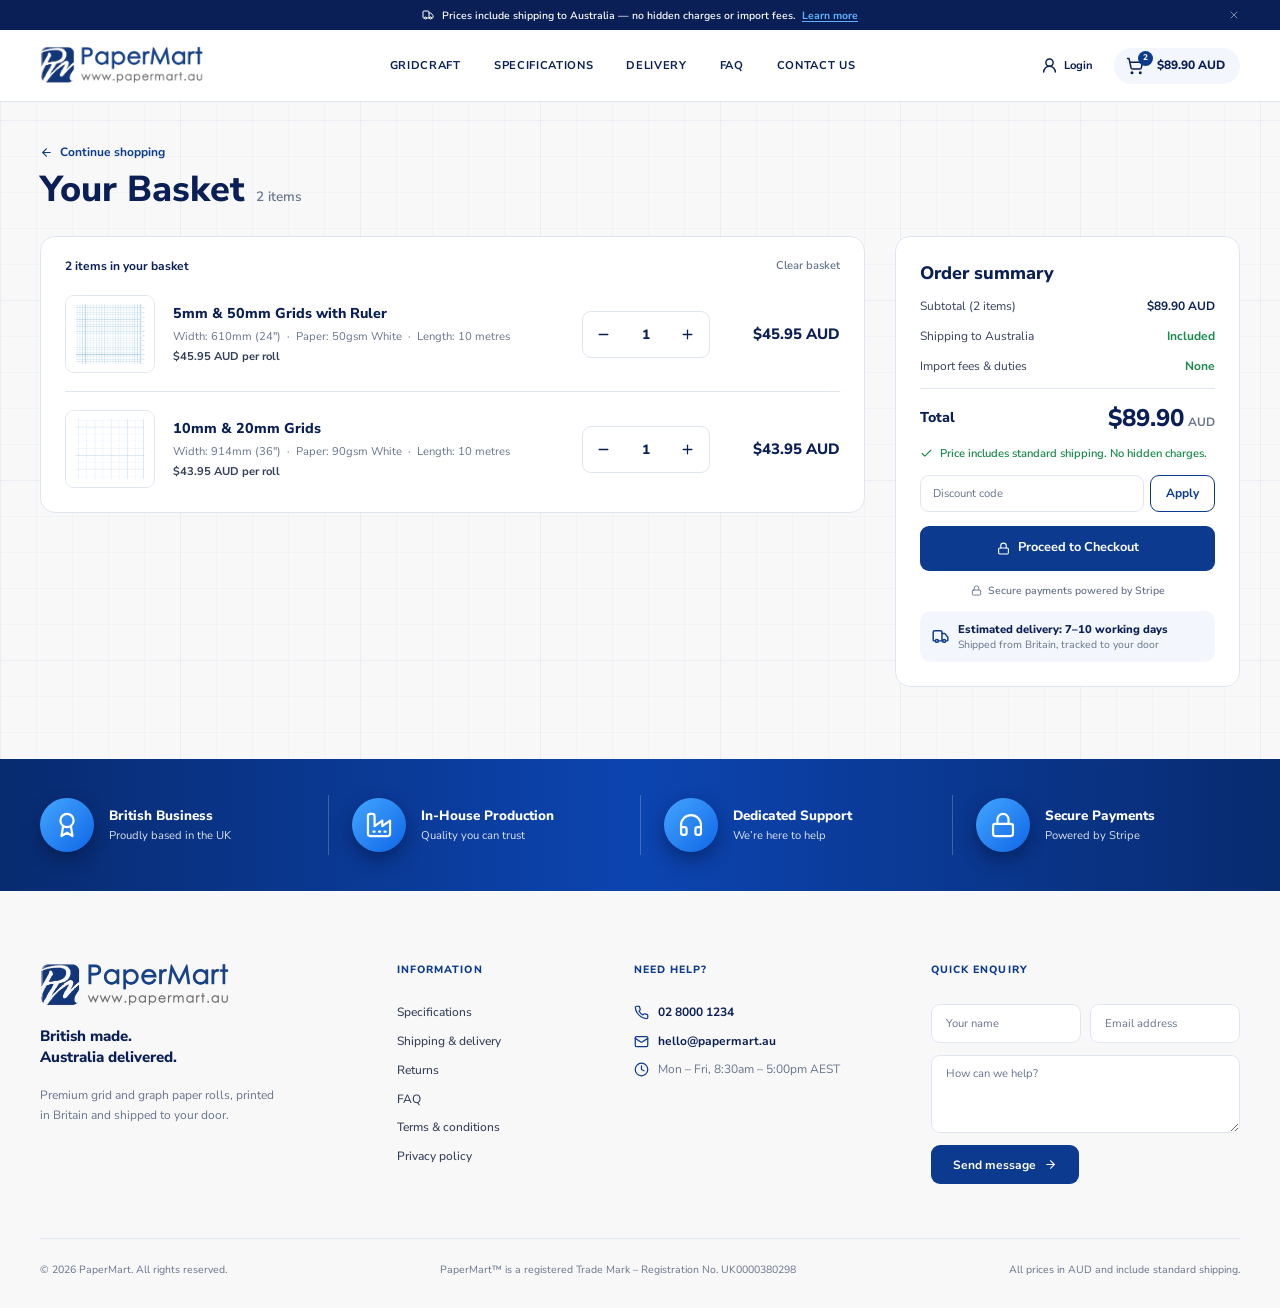
==== cart.html @ 274c2a75 "added all pages layout;" ====
<!DOCTYPE html>
<html lang="en">
<head>
  <meta charset="UTF-8">
  <meta name="viewport" content="width=device-width, initial-scale=1">
  <title>Your Basket | PaperMart</title>
  <meta name="description" content="Review your PaperMart basket. Prices include standard shipping to Australia, with no hidden charges or import fees.">

  <link rel="preload" href="assets/fonts/nunito-sans-800.woff2" as="font" type="font/woff2" crossorigin>
  <link rel="preload" href="assets/fonts/nunito-sans-400.woff2" as="font" type="font/woff2" crossorigin>

  <link rel="stylesheet" href="css/normalize.css">
  <link rel="stylesheet" href="css/vendor/swiper-bundle.min.css">
  <link rel="stylesheet" href="css/vendor/aos.css">
  <link rel="stylesheet" href="css/vendor/lenis.css">
  <link rel="stylesheet" href="css/style.css">
  <link rel="stylesheet" href="css/media.css">
</head>
<body>

  <!-- ============ INFO BAR ============ -->
  <div class="info-bar" data-info-bar>
    <div class="info-bar__inner container">
      <span class="icon icon--truck info-bar__icon" aria-hidden="true"></span>
      <p class="info-bar__text">Prices include shipping to Australia — no hidden charges or import fees.</p>
      <a class="info-bar__link" href="delivery.html">Learn more</a>
      <button class="info-bar__close" type="button" aria-label="Close announcement" data-info-bar-close><span class="icon icon--close" aria-hidden="true"></span></button>
    </div>
  </div>

  <!-- ============ HEADER ============ -->
  <header class="header">
    <div class="header__inner container">
      <a class="header__logo" href="index.html" aria-label="PaperMart home">
        <img src="assets/images/logo-papermart.png" alt="PaperMart, www.papermart.au" width="219" height="52">
      </a>

      <nav class="nav" id="site-nav" aria-label="Main navigation" data-nav>
        <ul class="nav__list">
          <li><a class="nav__link" href="gridcraft.html">GridCraft</a></li>
          <li><a class="nav__link" href="specifications.html">Specifications</a></li>
          <li><a class="nav__link" href="delivery.html">Delivery</a></li>
          <li><a class="nav__link" href="faq.html">FAQ</a></li>
          <li><a class="nav__link" href="contact.html">Contact us</a></li>
        </ul>
        <div class="nav__extra">
          <div class="nav__account">
            <a class="nav__login" href="account.html"><span class="icon icon--user" aria-hidden="true"></span>Login</a>
            <a class="cart nav__cart" href="cart.html" data-cart aria-label="Shopping cart">
              <span class="cart__icon">
                <span class="icon icon--cart" aria-hidden="true"></span>
                <span class="cart__badge" data-cart-count>2</span>
              </span>
              <span class="cart__total" data-cart-total>$89.90 AUD</span>
            </a>
          </div>
          <div class="nav__help">
            <p class="nav__help-title">Need help?</p>
            <ul class="nav__contacts">
              <li><span class="icon icon--whatsapp" aria-hidden="true"></span><a href="https://wa.me/447990660585" target="_blank" rel="noopener">+44 7990 660585 (WhatsApp)</a></li>
              <li><span class="icon icon--phone" aria-hidden="true"></span><a href="tel:+61280001234">02 8000 1234</a></li>
              <li><span class="icon icon--mail" aria-hidden="true"></span><a href="mailto:hello@papermart.au">hello@papermart.au</a></li>
              <li class="nav__hours"><span class="icon icon--clock" aria-hidden="true"></span>Mon – Fri, 8:30am – 5:00pm AEST</li>
            </ul>
          </div>
        </div>
      </nav>

      <div class="header__actions">
        <a class="header__login" href="account.html">
          <span class="icon icon--user" aria-hidden="true"></span>
          Login
        </a>
        <a class="cart" href="cart.html" data-cart aria-label="Shopping cart">
          <span class="cart__icon">
            <span class="icon icon--cart" aria-hidden="true"></span>
            <span class="cart__badge" data-cart-count>2</span>
          </span>
          <span class="cart__total" data-cart-total>$89.90 AUD</span>
        </a>
        <button class="header__menu" type="button" aria-label="Open menu" aria-expanded="false" aria-controls="site-nav" data-menu-toggle>
          <span class="icon icon--menu" aria-hidden="true"></span>
        </button>
      </div>
    </div>
  </header>

  <main>

    <!-- Blueprint grid: from below the header down to the footer -->
    <div class="page-grid">

    <!-- ============ TITLE ============ -->
    <section class="basket-title">
      <div class="container">
        <a class="basket-title__back" href="index.html#catalog"><span class="icon icon--arrow-left" aria-hidden="true"></span>Continue shopping</a>
        <div class="basket-title__heading">
          <h1 class="basket-title__text">Your Basket</h1>
          <p class="basket-title__count" data-basket-count-label>2 items</p>
        </div>
      </div>
    </section>

    <!-- ============ BASKET ============ -->
    <section class="basket" aria-label="Basket" data-basket>
      <div class="container basket__inner">
        <div class="basket-items">
          <div class="basket-items__head">
            <p class="basket-items__count" data-basket-items-label>2 items in your basket</p>
            <button class="basket-items__clear" type="button" data-basket-clear>Clear basket</button>
          </div>
          <ul class="basket-items__list" data-basket-list>
            <li class="basket-item" data-basket-item data-price="45.95">
              <a class="basket-item__thumb" href="product.html"><img src="assets/images/grid-5mm-50mm-ruler.png" alt="5mm and 50mm blue grid with printed ruler" width="1176" height="1020"></a>
              <div class="basket-item__info">
                <h2 class="basket-item__title"><a href="product.html">5mm &amp; 50mm Grids with Ruler</a></h2>
                <p class="basket-item__options"><span>Width: 610mm (24")</span> <span>Paper: 50gsm White</span> <span>Length: 10 metres</span></p>
                <p class="basket-item__unit">$45.95 AUD per roll</p>
              </div>
              <div class="qty" role="group" aria-label="Quantity">
                <button class="qty__btn" type="button" aria-label="Decrease quantity" data-basket-minus><span class="icon icon--minus" aria-hidden="true"></span></button>
                <input class="qty__value" type="number" inputmode="numeric" min="1" max="99" value="1" aria-label="Quantity" data-basket-qty>
                <button class="qty__btn" type="button" aria-label="Increase quantity" data-basket-plus><span class="icon icon--plus" aria-hidden="true"></span></button>
              </div>
              <p class="basket-item__total" data-basket-line-total>$45.95 AUD</p>
            </li>
            <li class="basket-item" data-basket-item data-price="43.95">
              <a class="basket-item__thumb" href="product.html?product=10mm-20mm"><img src="assets/images/grid-10mm-20mm.png" alt="10mm and 20mm blue grid" width="1176" height="1020"></a>
              <div class="basket-item__info">
                <h2 class="basket-item__title"><a href="product.html?product=10mm-20mm">10mm &amp; 20mm Grids</a></h2>
                <p class="basket-item__options"><span>Width: 914mm (36")</span> <span>Paper: 90gsm White</span> <span>Length: 10 metres</span></p>
                <p class="basket-item__unit">$43.95 AUD per roll</p>
              </div>
              <div class="qty" role="group" aria-label="Quantity">
                <button class="qty__btn" type="button" aria-label="Decrease quantity" data-basket-minus><span class="icon icon--minus" aria-hidden="true"></span></button>
                <input class="qty__value" type="number" inputmode="numeric" min="1" max="99" value="1" aria-label="Quantity" data-basket-qty>
                <button class="qty__btn" type="button" aria-label="Increase quantity" data-basket-plus><span class="icon icon--plus" aria-hidden="true"></span></button>
              </div>
              <p class="basket-item__total" data-basket-line-total>$43.95 AUD</p>
            </li>
          </ul>
          <div class="basket-empty" data-basket-empty hidden>
            <p class="basket-empty__title">Your basket is empty</p>
            <p class="basket-empty__text">Pick a grid design and customise width, paper weight and roll length.</p>
            <a class="btn btn--primary" href="index.html#catalog">Browse grid designs<span class="icon icon--arrow-right" aria-hidden="true"></span></a>
          </div>
        </div>

        <aside class="order-summary" aria-labelledby="order-summary-title">
          <h2 class="order-summary__title" id="order-summary-title">Order summary</h2>
          <dl class="order-summary__rows">
            <div class="order-summary__row"><dt data-basket-subtotal-label>Subtotal (2 items)</dt><dd data-basket-subtotal>$89.90 AUD</dd></div>
            <div class="order-summary__row"><dt>Shipping to Australia</dt><dd class="is-included">Included</dd></div>
            <div class="order-summary__row"><dt>Import fees &amp; duties</dt><dd class="is-included">None</dd></div>
          </dl>
          <div class="order-summary__total">
            <span class="order-summary__total-label">Total</span>
            <span class="order-summary__total-value"><span data-basket-total>$89.90</span><span class="order-summary__currency">AUD</span></span>
          </div>
          <p class="order-summary__note"><span class="icon icon--check" aria-hidden="true"></span>Price includes standard shipping. No hidden charges.</p>
          <form class="discount" data-discount-form novalidate>
            <label class="visually-hidden" for="discount-code">Discount code</label>
            <input class="discount__input" id="discount-code" name="code" type="text" placeholder="Discount code" autocomplete="off">
            <button class="btn btn--outline discount__btn" type="submit">Apply</button>
            <p class="discount__message" data-discount-message aria-live="polite"></p>
          </form>
          <a class="btn btn--primary order-summary__checkout" href="checkout.html" data-checkout><span class="icon icon--lock" aria-hidden="true"></span>Proceed to Checkout</a>
          <p class="order-summary__secure"><span class="icon icon--lock" aria-hidden="true"></span>Secure payments powered by Stripe</p>
          <div class="order-summary__delivery">
            <span class="icon icon--truck" aria-hidden="true"></span>
            <div>
              <p class="order-summary__delivery-title">Estimated delivery: 7–10 working days</p>
              <p class="order-summary__delivery-text">Shipped from Britain, tracked to your door</p>
            </div>
          </div>
        </aside>
      </div>
    </section>

    <!-- ============ TRUST BAR ============ -->
    <section class="trust" aria-label="About PaperMart">
      <ul class="trust__list container">
        <li class="trust-item">
          <span class="trust-item__icon"><span class="icon icon--award" aria-hidden="true"></span></span>
          <div class="trust-item__text">
            <h3 class="trust-item__title">British Business</h3>
            <p class="trust-item__desc">Proudly based in&nbsp;the UK</p>
          </div>
        </li>
        <li class="trust-item">
          <span class="trust-item__icon"><span class="icon icon--factory" aria-hidden="true"></span></span>
          <div class="trust-item__text">
            <h3 class="trust-item__title">In-House Production</h3>
            <p class="trust-item__desc">Quality you can trust</p>
          </div>
        </li>
        <li class="trust-item">
          <span class="trust-item__icon"><span class="icon icon--headphones" aria-hidden="true"></span></span>
          <div class="trust-item__text">
            <h3 class="trust-item__title">Dedicated Support</h3>
            <p class="trust-item__desc">We’re here to&nbsp;help</p>
          </div>
        </li>
        <li class="trust-item">
          <span class="trust-item__icon"><span class="icon icon--lock" aria-hidden="true"></span></span>
          <div class="trust-item__text">
            <h3 class="trust-item__title">Secure Payments</h3>
            <p class="trust-item__desc">Powered by Stripe</p>
          </div>
        </li>
      </ul>
    </section>

    </div>
  </main>

  <!-- ============ FOOTER ============ -->
  <footer class="footer">
    <div class="container">
      <div class="footer__top">
        <div class="footer__brand">
          <a href="index.html" aria-label="PaperMart home">
            <img class="footer__logo" src="assets/images/logo-papermart.png" alt="PaperMart, www.papermart.au" width="253" height="60" loading="lazy">
          </a>
          <p class="footer__tagline">British made.<br>Australia delivered.</p>
          <p class="footer__about">Premium grid and&nbsp;graph paper rolls, printed in&nbsp;Britain and&nbsp;shipped to&nbsp;your door.</p>
        </div>

        <nav class="footer__col" aria-labelledby="footer-info">
          <h3 class="footer__heading" id="footer-info">Information</h3>
          <ul class="footer__links">
            <li><a href="specifications.html">Specifications</a></li>
            <li><a href="delivery.html">Shipping &amp; delivery</a></li>
            <li><a href="returns.html">Returns</a></li>
            <li><a href="faq.html">FAQ</a></li>
            <li><a href="terms.html">Terms &amp; conditions</a></li>
            <li><a href="privacy.html">Privacy policy</a></li>
          </ul>
        </nav>

        <div class="footer__col footer__col--help">
          <h3 class="footer__heading">Need help?</h3>
          <ul class="footer__contacts">
            <li><span class="icon icon--phone" aria-hidden="true"></span><a href="tel:+61280001234">02 8000 1234</a></li>
            <li><span class="icon icon--mail" aria-hidden="true"></span><a href="mailto:hello@papermart.au">hello@papermart.au</a></li>
            <li class="footer__hours"><span class="icon icon--clock" aria-hidden="true"></span>Mon – Fri, 8:30am – 5:00pm AEST</li>
          </ul>
        </div>

        <form class="enquiry" data-enquiry-form novalidate>
          <h3 class="footer__heading">Quick enquiry</h3>
          <div class="enquiry__row">
            <div class="field">
              <label class="visually-hidden" for="enq-name">Your name</label>
              <input class="field__input" id="enq-name" name="name" type="text" placeholder="Your name" autocomplete="name" required>
              <span class="field__error" data-error-for="name"></span>
            </div>
            <div class="field">
              <label class="visually-hidden" for="enq-email">Email address</label>
              <input class="field__input" id="enq-email" name="email" type="email" placeholder="Email address" autocomplete="email" required>
              <span class="field__error" data-error-for="email"></span>
            </div>
          </div>
          <div class="field">
            <label class="visually-hidden" for="enq-message">How can we help?</label>
            <textarea class="field__input field__input--textarea" id="enq-message" name="message" placeholder="How can we help?" required></textarea>
            <span class="field__error" data-error-for="message"></span>
          </div>
          <button class="btn btn--primary btn--md" type="submit">
            Send message
            <span class="icon icon--arrow-right" aria-hidden="true"></span>
          </button>
          <p class="enquiry__success" data-enquiry-success role="status" hidden>Thank you! Your message has been sent. We’ll get back to you within 1&nbsp;business day.</p>
        </form>
      </div>

      <div class="footer__bottom">
        <p>© 2026 PaperMart. All rights reserved.</p>
        <p>PaperMart™ is a registered Trade Mark – Registration No. UK0000380298</p>
        <p>All prices in AUD and include standard shipping.</p>
      </div>
    </div>
  </footer>

  <script src="js/vendor/swiper-bundle.min.js" defer></script>
  <script src="js/vendor/aos.js" defer></script>
  <script src="js/vendor/lenis.min.js" defer></script>
  <script src="js/main.js" defer></script>
</body>
</html>
---- css/vendor/lenis.css ----
html.lenis,
html.lenis body {
  height: auto;
}

.lenis.lenis-smooth {
  scroll-behavior: auto !important;
}

.lenis.lenis-smooth [data-lenis-prevent] {
  overscroll-behavior: contain;
}

.lenis.lenis-stopped {
  overflow: hidden;
}

.lenis.lenis-smooth iframe {
  pointer-events: none;
}
---- css/style.css ----
/* =========================================================
   PaperMart — desktop styles (1920px Figma layout)
   ========================================================= */

/* ---------- Fonts ---------- */
@font-face { font-family: "Nunito Sans"; src: url("../assets/fonts/nunito-sans-400.woff2") format("woff2"); font-weight: 400; font-style: normal; font-display: swap; }
@font-face { font-family: "Nunito Sans"; src: url("../assets/fonts/nunito-sans-500.woff2") format("woff2"); font-weight: 500; font-style: normal; font-display: swap; }
@font-face { font-family: "Nunito Sans"; src: url("../assets/fonts/nunito-sans-600.woff2") format("woff2"); font-weight: 600; font-style: normal; font-display: swap; }
@font-face { font-family: "Nunito Sans"; src: url("../assets/fonts/nunito-sans-700.woff2") format("woff2"); font-weight: 700; font-style: normal; font-display: swap; }
@font-face { font-family: "Nunito Sans"; src: url("../assets/fonts/nunito-sans-800.woff2") format("woff2"); font-weight: 800; font-style: normal; font-display: swap; }

/* ---------- Tokens ---------- */
:root {
  --c-primary: #0b3a8f;
  --c-primary-dark: #072a6b;
  --c-navy: #0a1f55;
  --c-text: #34405a;
  --c-muted: #67748c;
  --c-tint: #f3f6fc;
  --c-tint-2: #e6edf9;
  --c-border: #dfe6f1;
  --c-checkbox: #c5d0e2;
  --c-bg: #f8f8f9;
  --c-white: #ffffff;
  --c-green: #178a4c;
  --c-green-tint: #e7f5ee;
  --c-star: #f5a524;
  --c-star-off: #d9dfea;
  --c-dot: #c9d3e3;
  --c-accent: #5fb0ff;
  --c-bright: #1e7bff;

  --font: "Nunito Sans", system-ui, sans-serif;
  --container: 1600px;
  --radius-sm: 12px;
  --radius-md: 20px;
  --radius-lg: 24px;
  --header-h: 96px;
  --ease: cubic-bezier(.22, 1, .36, 1);

  --grad-azure: linear-gradient(135deg, #43a6ff 0%, #0f66e6 100%);
  --shadow-icon: 0 10px 24px rgba(3, 15, 51, .45);
  --grad-azure-icon: linear-gradient(135deg, #43a6ff 14.286%, #0f66e6 85.714%);
  --shadow-icon-sm: 0 8px 10px rgba(5, 26, 77, .3);
  --c-required: #e03a3a;
}

/* ---------- Base ---------- */
html { scroll-behavior: smooth; scroll-padding-top: var(--header-h); }
html.lenis { scroll-behavior: auto; } /* Lenis does the smoothing; native smooth scroll would fight it */
main { overflow-x: clip; } /* AOS fade-left/right start 100px off to the side: no sideways scroll */
body {
  font-family: var(--font);
  font-size: 16px;
  line-height: 1.4;
  color: var(--c-text);
  background: var(--c-bg);
  -webkit-font-smoothing: antialiased;
}
img { display: block; max-width: 100%; }
a { color: inherit; text-decoration: none; }
ul { margin: 0; padding: 0; list-style: none; }
h1, h2, h3, h4, p { margin: 0; }
button { font: inherit; cursor: pointer; }
fieldset { margin: 0; padding: 0; border: 0; min-width: 0; }
legend { padding: 0; }

:focus-visible { outline: 2px solid var(--c-bright); outline-offset: 3px; border-radius: 4px; }

.container { width: 100%; max-width: var(--container); margin-inline: auto; }

.visually-hidden {
  position: absolute; width: 1px; height: 1px; margin: -1px; padding: 0;
  overflow: hidden; clip: rect(0 0 0 0); white-space: nowrap; border: 0;
}

/* ---------- Icons (SVG files used as masks, coloured via currentColor) ---------- */
.icon {
  --icon-size: 24px;
  display: inline-block;
  flex-shrink: 0;
  width: var(--icon-size);
  height: var(--icon-size);
  background-color: currentColor;
  -webkit-mask: var(--icon) center / contain no-repeat;
          mask: var(--icon) center / contain no-repeat;
}
.icon--user { --icon: url("../assets/icons/user.svg"); }
.icon--cart { --icon: url("../assets/icons/cart.svg"); }
.icon--chevron-left { --icon: url("../assets/icons/chevron-left.svg"); }
.icon--chevron-right { --icon: url("../assets/icons/chevron-right.svg"); }
.icon--chevron-up { --icon: url("../assets/icons/chevron-up.svg"); }
.icon--chevron-down { --icon: url("../assets/icons/chevron-down.svg"); }
.icon--arrow-right { --icon: url("../assets/icons/arrow-right.svg"); }
.icon--arrow-down { --icon: url("../assets/icons/arrow-down.svg"); }
.icon--check { --icon: url("../assets/icons/check.svg"); }
.icon--truck { --icon: url("../assets/icons/truck.svg"); }
.icon--dollar { --icon: url("../assets/icons/dollar.svg"); }
.icon--shield-check { --icon: url("../assets/icons/shield-check.svg"); }
.icon--lock { --icon: url("../assets/icons/lock.svg"); }
.icon--award { --icon: url("../assets/icons/award.svg"); }
.icon--factory { --icon: url("../assets/icons/factory.svg"); }
.icon--headphones { --icon: url("../assets/icons/headphones.svg"); }
.icon--sliders { --icon: url("../assets/icons/sliders.svg"); }
.icon--grid { --icon: url("../assets/icons/grid.svg"); }
.icon--phone { --icon: url("../assets/icons/phone.svg"); }
.icon--mail { --icon: url("../assets/icons/mail.svg"); }
.icon--clock { --icon: url("../assets/icons/clock.svg"); }
.icon--rocket { --icon: url("../assets/icons/rocket.svg"); }
.icon--message-circle { --icon: url("../assets/icons/message-circle.svg"); }
.icon--ruler { --icon: url("../assets/icons/ruler.svg"); }
.icon--help-circle { --icon: url("../assets/icons/help-circle.svg"); }
.icon--send { --icon: url("../assets/icons/send.svg"); }
.icon--refresh { --icon: url("../assets/icons/refresh.svg"); }
.icon--whatsapp { --icon: url("../assets/icons/whatsapp.svg"); }
.icon--info { --icon: url("../assets/icons/info.svg"); }
.icon--package { --icon: url("../assets/icons/package.svg"); }
.icon--store { --icon: url("../assets/icons/store.svg"); }
.icon--resize { --icon: url("../assets/icons/resize.svg"); }
.icon--palette { --icon: url("../assets/icons/palette.svg"); }
.icon--map-pin { --icon: url("../assets/icons/map-pin.svg"); }
.icon--tag { --icon: url("../assets/icons/tag.svg"); }
.icon--rotate-ccw { --icon: url("../assets/icons/rotate-ccw.svg"); }
.icon--feather { --icon: url("../assets/icons/feather.svg"); }
.icon--scissors { --icon: url("../assets/icons/scissors.svg"); }
.icon--layers { --icon: url("../assets/icons/layers.svg"); }
.icon--eye { --icon: url("../assets/icons/eye.svg"); }
.icon--arrow-left { --icon: url("../assets/icons/arrow-left.svg"); }
.icon--minus { --icon: url("../assets/icons/minus.svg"); }
.icon--plus { --icon: url("../assets/icons/plus.svg"); }
.icon--pencil { --icon: url("../assets/icons/pencil.svg"); }
.icon--close { --icon: url("../assets/icons/close.svg"); }
.icon--receipt { --icon: url("../assets/icons/receipt.svg"); }
.icon--menu { --icon: url("../assets/icons/menu.svg"); }

/* ---------- Buttons ---------- */
.btn {
  display: inline-flex;
  align-items: center;
  justify-content: center;
  gap: 10px;
  height: 50px;
  padding: 0 24px;
  border: 1.5px solid transparent;
  border-radius: var(--radius-sm);
  font-size: 16px;
  font-weight: 700;
  line-height: 1;
  white-space: nowrap;
  transition: background-color .3s var(--ease), color .3s var(--ease), border-color .3s var(--ease);
}
.btn .icon { --icon-size: 18px; transition: transform .4s var(--ease); }
.btn:hover .icon--arrow-right { transform: translateX(3px); }
.btn:hover .icon--arrow-down { transform: translateY(3px); }
.btn:active { transform: translateY(1px); }

.btn--primary { background: var(--c-primary); color: var(--c-white); }
.btn--primary:hover { background: var(--c-primary-dark); }

.btn--outline { background: var(--c-white); color: var(--c-primary); border-color: var(--c-primary); }
.btn--outline:hover { background: var(--c-tint); }

.btn--white { background: var(--c-white); color: var(--c-primary); }
.btn--white:hover { background: var(--c-tint); }

.btn--md { height: 52px; padding: 0 28px; }
.btn--lg { height: 60px; padding: 0 40px; gap: 12px; font-size: 17px; }
.btn--lg .icon { --icon-size: 20px; }
.btn--xl { height: 58px; padding: 0 28px; gap: 12px; font-size: 17px; }
.btn--xl .icon { --icon-size: 20px; }

.btn--ghost { background: transparent; color: var(--c-white); border-color: rgba(255, 255, 255, .6); }
.btn--ghost:hover { background: rgba(255, 255, 255, .1); border-color: var(--c-white); }

.link-arrow {
  display: inline-flex;
  align-items: center;
  gap: 8px;
  font-size: 15px;
  font-weight: 800;
  color: var(--c-primary);
}
.link-arrow .icon { --icon-size: 18px; transition: transform .4s var(--ease); }
.link-arrow:hover .icon { transform: translateX(3px); }

/* =========================================================
   INFO BAR (above the header, dismissible)
   ========================================================= */
.info-bar { overflow: hidden; background: var(--c-navy); color: var(--c-white); transition: height .35s var(--ease); }
.info-bar__inner { position: relative; display: flex; align-items: center; justify-content: center; gap: 10px; height: 40px; }
.info-bar__icon { --icon-size: 16px; }
.info-bar__text { font-size: 14px; font-weight: 600; line-height: 20px; }
.info-bar__link { font-size: 14px; font-weight: 700; line-height: 20px; color: var(--c-accent); text-decoration: underline; text-underline-offset: 2px; transition: color .3s var(--ease); }
.info-bar__link:hover { color: var(--c-white); }
.info-bar__close {
  position: absolute;
  top: 50%;
  right: -8px; /* icon edge lines up with the container edge */
  display: grid;
  place-items: center;
  width: 32px;
  height: 32px;
  padding: 0;
  border: 0;
  border-radius: 50%;
  background: none;
  color: rgba(255, 255, 255, .7);
  transform: translateY(-50%);
  transition: color .3s var(--ease), background-color .3s var(--ease);
}
.info-bar__close .icon { --icon-size: 16px; }
.info-bar__close:hover { color: var(--c-white); background: rgba(255, 255, 255, .1); }

/* =========================================================
   HEADER
   ========================================================= */
.header {
  position: sticky;
  top: 0;
  z-index: 100;
  background: var(--c-white);
  border-bottom: 1px solid var(--c-border);
}
.header__inner {
  display: flex;
  align-items: center;
  justify-content: space-between;
  height: calc(var(--header-h) - 1px);
}
.header__logo img { width: 219px; height: 52px; object-fit: contain; object-position: left center; }

.nav__list { display: flex; align-items: center; gap: 44px; }
.nav__link {
  position: relative;
  display: block;
  padding-bottom: 11px;
  margin-bottom: -11px;
  font-size: 15px;
  font-weight: 700;
  line-height: 20px;
  letter-spacing: .06em;
  text-transform: uppercase;
  color: var(--c-navy);
  transition: color .3s var(--ease);
}
.nav__link::after {
  content: "";
  position: absolute;
  left: 50%;
  bottom: 0;
  width: 24px;
  height: 3px;
  border-radius: 2px;
  background: var(--c-primary);
  transform: translateX(-50%) scaleX(0);
  transition: transform .4s var(--ease);
}
.nav__link:hover, .nav__link[aria-current="page"] { color: var(--c-primary); }
.nav__link:hover::after, .nav__link[aria-current="page"]::after { transform: translateX(-50%) scaleX(1); }

.header__actions { display: flex; align-items: center; gap: 28px; }
.header__login {
  display: inline-flex;
  align-items: center;
  gap: 8px;
  font-size: 15px;
  font-weight: 700;
  line-height: 20px;
  color: var(--c-navy);
}
.header__login .icon { --icon-size: 22px; }
.header__login:hover { color: var(--c-primary); }

.cart {
  display: inline-flex;
  align-items: center;
  gap: 12px;
  height: 48px;
  padding: 0 20px 0 16px;
  border-radius: 999px;
  background: var(--c-tint);
  color: var(--c-navy);
  transition: background-color .3s var(--ease);
}
.cart:hover { background: var(--c-tint-2); }
.cart__icon { position: relative; display: block; width: 30px; height: 28px; }
.cart__icon .icon { position: absolute; left: 0; top: 3px; }
.cart__badge {
  position: absolute;
  top: -6px;
  left: 16px;
  display: grid;
  place-items: center;
  min-width: 20px;
  height: 20px;
  padding: 0 5px;
  border-radius: 10px;
  background: var(--c-primary);
  color: var(--c-white);
  font-size: 11px;
  font-weight: 800;
  line-height: 1;
}
.cart__badge[data-empty] { display: none; }
.cart__total { font-size: 16px; font-weight: 800; line-height: 22px; font-variant-numeric: tabular-nums; }

/* Menu toggle + menu-only items: used when the nav collapses (tablet, see media.css) */
.header__menu {
  display: none;
  place-items: center;
  width: 48px;
  height: 48px;
  padding: 0;
  border: 0;
  border-radius: 50%;
  background: var(--c-primary);
  color: var(--c-white);
  transition: background-color .3s var(--ease);
}
.header__menu:hover { background: var(--c-primary-dark); }
.header__menu .icon { --icon-size: 22px; }
.header.is-menu-open .header__menu .icon { --icon: url("../assets/icons/close.svg"); }
.nav__extra { display: none; }

/* =========================================================
   HERO SLIDER
   ========================================================= */
.hero { padding: 40px 0; background: var(--c-bg); }
.hero__inner { position: relative; }
.hero__slider { height: 640px; border-radius: var(--radius-lg); overflow: hidden; }

.hero-slide { position: relative; height: 640px; overflow: hidden; }
.hero-slide__image { width: 100%; height: 100%; object-fit: cover; }
.hero-slide__link { display: block; height: 100%; }
.hero-card { display: none; } /* mobile replacements for the banner slides, see media.css */

.hero-slide--intro::after {
  content: "";
  position: absolute;
  inset: 0;
  background: linear-gradient(90deg, rgba(7, 42, 107, .97) 0%, rgba(11, 58, 143, .88) 42%, rgba(11, 58, 143, 0) 72%);
  pointer-events: none;
}
.hero-slide__content {
  position: absolute;
  z-index: 1;
  left: 96px;
  top: 50%;
  transform: translateY(-50%);
  color: var(--c-white);
}
.hero-slide__title {
  font-size: 64px;
  font-weight: 800;
  line-height: 72px;
  letter-spacing: -.015em;
}
.hero-slide__accent { color: var(--c-accent); }
.hero-slide__text {
  margin-top: 20px;
  font-size: 22px;
  font-weight: 600;
  line-height: 30px;
  color: rgba(255, 255, 255, .9);
}
.hero-slide__points { display: flex; gap: 28px; margin-top: 28px; }
.hero-slide__point {
  display: flex;
  align-items: center;
  gap: 8px;
  font-size: 17px;
  font-weight: 700;
  line-height: 23px;
}
.hero-slide__check {
  display: grid;
  place-items: center;
  width: 24px;
  height: 24px;
  border-radius: 50%;
  background: var(--c-bright);
}
.hero-slide__check .icon { --icon-size: 14px; color: var(--c-white); }
.hero-slide__btn { margin-top: 40px; height: 60px; padding: 0 32px; gap: 12px; font-size: 17px; }
.hero-slide__btn .icon { --icon-size: 20px; }

.slider-arrow {
  position: absolute;
  z-index: 5;
  top: 292px; /* 320px slider centre − 28px */
  display: grid;
  place-items: center;
  width: 56px;
  height: 56px;
  padding: 0;
  border: 1px solid var(--c-border);
  border-radius: 50%;
  background: var(--c-white);
  color: var(--c-navy);
  transition: background-color .3s var(--ease), color .3s var(--ease);
}
.slider-arrow .icon { --icon-size: 24px; }
.slider-arrow:hover { background: var(--c-primary); border-color: var(--c-primary); color: var(--c-white); }
.slider-arrow--prev { left: -28px; }
.slider-arrow--next { right: -28px; }
.slider-arrow.swiper-button-disabled { opacity: .4; cursor: default; }

.hero__pagination {
  display: flex;
  justify-content: center;
  align-items: center;
  gap: 10px;
  height: 10px;
  margin-top: 28px;
}
.hero__pagination .swiper-pagination-bullet {
  width: 10px;
  height: 10px;
  margin: 0 !important;
  border-radius: 5px;
  background: var(--c-dot);
  opacity: 1;
  transition: width .4s var(--ease), background-color .4s var(--ease);
}
.hero__pagination .swiper-pagination-bullet-active { width: 32px; background: var(--c-primary); }

/* =========================================================
   TRUST BAR
   ========================================================= */
.trust {
  padding: 48px 0;
  background: linear-gradient(90deg, #082b70 0%, #0c44b0 50%, #082b70 100%);
  color: var(--c-white);
}
.trust__list { display: flex; align-items: center; min-height: 80px; }
.trust-item {
  position: relative;
  flex: 1 1 0;
  display: flex;
  align-items: center;
  gap: 20px;
  padding: 0 32px;
}
.trust-item:first-child { padding-left: 0; }
.trust-item:last-child { padding-right: 0; }
.trust-item + .trust-item::before {
  content: "";
  position: absolute;
  left: 0;
  top: 50%;
  width: 1px;
  height: 80px;
  transform: translateY(-50%);
  background: rgba(255, 255, 255, .22);
}
.trust-item__icon {
  display: grid;
  place-items: center;
  flex-shrink: 0;
  width: 72px;
  height: 72px;
  border-radius: 50%;
  background: var(--grad-azure);
  box-shadow: var(--shadow-icon);
}
.trust-item__icon .icon { --icon-size: 34px; color: var(--c-white); }
.trust-item__text { display: flex; flex-direction: column; gap: 4px; }
.trust-item__title { font-size: 18px; font-weight: 800; line-height: 24px; }
.trust-item__desc { font-size: 15px; line-height: 21px; color: rgba(255, 255, 255, .85); }

/* =========================================================
   SECTION TITLE
   ========================================================= */
.section-title {
  display: flex;
  flex-direction: column;
  align-items: center;
  gap: 14px;
  max-width: 820px;
  margin: 0 auto;
  text-align: center;
}
.section-title__heading {
  font-size: 52px;
  font-weight: 800;
  line-height: 62px;
  letter-spacing: -.01em;
  color: var(--c-navy);
}
.section-title__heading::after {
  content: "";
  display: block;
  width: 56px;
  height: 4px;
  margin: 14px auto 0;
  border-radius: 2px;
  background: var(--c-primary);
}
.section-title__text { font-size: 20px; line-height: 32px; color: var(--c-muted); }
.section-title--md { max-width: none; }
.section-title--md .section-title__heading { font-size: 48px; line-height: 58px; }

/* =========================================================
   CATALOG
   ========================================================= */
/* 48px blueprint grid: one continuous background on every page, from below the banner
   (or header) down to the footer. Shifted down half a cell so it opens with vertical
   lines, the same way it ends at the footer. Sections inside stay transparent. */
.page-grid { background: var(--c-bg) url("../assets/images/grid-pattern.svg") 0 24px / 240px 240px repeat; }
.catalog { padding: 64px 0 80px; }
.catalog__body { display: flex; align-items: flex-start; gap: 48px; margin-top: 40px; }
.catalog__sidebar { display: flex; flex-direction: column; gap: 24px; flex: 0 0 320px; }
.catalog__products { display: flex; flex-direction: column; gap: 28px; flex: 1 1 auto; min-width: 0; }

/* ---------- Filters ---------- */
.filters {
  padding: 28px 28px 12px;
  border: 1px solid var(--c-border);
  border-radius: var(--radius-md);
  background: var(--c-white);
}
.filters__header {
  display: flex;
  align-items: center;
  justify-content: space-between;
  padding-bottom: 20px;
}
.filters__title {
  display: flex;
  align-items: center;
  gap: 10px;
  font-size: 22px;
  font-weight: 800;
  line-height: 30px;
  color: var(--c-navy);
}
.filters__title .icon { --icon-size: 22px; }
.filters__clear {
  padding: 0;
  border: 0;
  background: none;
  font-size: 15px;
  font-weight: 700;
  line-height: 20px;
  color: var(--c-primary);
}
.filters__clear:hover { text-decoration: underline; text-underline-offset: 3px; }

/* Drawer-only parts (shown ≤1279px, see media.css) */
.filters-toggle {
  display: none;
  align-items: center;
  gap: 10px;
  height: 48px;
  padding: 0 20px 0 18px;
  border: 1px solid var(--c-border);
  border-radius: var(--radius-sm);
  background: var(--c-white);
  font-family: inherit;
  font-size: 15px;
  font-weight: 700;
  line-height: 20px;
  color: var(--c-navy);
  transition: border-color .3s var(--ease);
}
.filters-toggle .icon { --icon-size: 22px; }
.filters-toggle:hover { border-color: var(--c-primary); }
.filters__close,
.filters__footer,
.filters-backdrop { display: none; }

.filter-group { padding: 20px 0; border-top: 1px solid var(--c-border); }
.filter-group__legend { display: block; width: 100%; float: left; }
.filter-group__toggle {
  display: flex;
  align-items: center;
  justify-content: space-between;
  width: 100%;
  padding: 0;
  border: 0;
  background: none;
  font-size: 17px;
  font-weight: 800;
  line-height: 23px;
  color: var(--c-navy);
  text-align: left;
}
.filter-group__toggle .icon { --icon-size: 20px; transition: transform .3s var(--ease); }
.filter-group__toggle[aria-expanded="false"] .icon { transform: rotate(180deg); }
.filter-group__options {
  clear: both;
  display: flex;
  flex-direction: column;
  gap: 14px;
  padding-top: 16px;
}
.filter-group__options[hidden] { display: none; }

.checkbox { display: flex; align-items: center; gap: 12px; cursor: pointer; }
.checkbox__input { position: absolute; opacity: 0; width: 1px; height: 1px; }
.checkbox__box {
  display: grid;
  place-items: center;
  flex-shrink: 0;
  width: 22px;
  height: 22px;
  border: 1.5px solid var(--c-checkbox);
  border-radius: 6px;
  background: var(--c-white);
  transition: background-color .2s var(--ease), border-color .2s var(--ease);
}
.checkbox__box::after {
  content: "";
  width: 14px;
  height: 14px;
  background: var(--c-white);
  -webkit-mask: url("../assets/icons/check.svg") center / contain no-repeat;
          mask: url("../assets/icons/check.svg") center / contain no-repeat;
  opacity: 0;
}
.checkbox:hover .checkbox__box { border-color: var(--c-primary); }
.checkbox__input:checked + .checkbox__box { background: var(--c-primary); border-color: var(--c-primary); }
.checkbox__input:checked + .checkbox__box::after { opacity: 1; }
.checkbox__input:focus-visible + .checkbox__box { outline: 2px solid var(--c-bright); outline-offset: 2px; }
.checkbox__label { flex: 1; font-size: 16px; font-weight: 500; line-height: 22px; color: var(--c-navy); }
.checkbox__input:checked ~ .checkbox__label { font-weight: 700; }
.checkbox__count { font-size: 14px; font-weight: 600; line-height: 19px; color: var(--c-muted); }

/* ---------- Sidebar cards ---------- */
.sidebar-card { border-radius: var(--radius-md); }

.sidebar-card--help {
  display: flex;
  flex-direction: column;
  align-items: flex-start;
  gap: 12px;
  padding: 28px;
  background: var(--c-tint);
}
.sidebar-card__icon { --icon-size: 28px; color: var(--c-primary); }
.sidebar-card__title { font-size: 18px; font-weight: 800; line-height: 24px; color: var(--c-navy); }
.sidebar-card__text { font-size: 15px; line-height: 23px; color: var(--c-muted); }

.sidebar-card--delivery {
  overflow: hidden;
  border: 1px solid var(--c-border);
  background: var(--c-white);
}
.delivery-card__head {
  display: flex;
  flex-direction: column;
  gap: 10px;
  padding: 28px 28px 24px;
  background: var(--c-primary);
  color: var(--c-white);
}
.delivery-card__head-icon { --icon-size: 28px; }
.delivery-card__title { font-size: 19px; font-weight: 800; line-height: 25px; }
.delivery-card__text { font-size: 15px; line-height: 22px; color: rgba(255, 255, 255, .85); }

.delivery-option { display: flex; flex-direction: column; gap: 12px; padding: 24px 28px; --opt: var(--c-primary); --opt-bg: var(--c-tint-2); }
.delivery-option + .delivery-option { border-top: 1px solid var(--c-border); }
.delivery-option--express { --opt: var(--c-green); --opt-bg: var(--c-green-tint); }
.delivery-option__head { display: flex; align-items: center; gap: 14px; }
.delivery-option__icon {
  display: grid;
  place-items: center;
  flex-shrink: 0;
  width: 48px;
  height: 48px;
  border-radius: 50%;
  background: var(--opt-bg);
  color: var(--opt);
}
.delivery-option__icon .icon { --icon-size: 22px; }
.delivery-option__title { font-size: 18px; font-weight: 800; line-height: 25px; color: var(--c-navy); }
.delivery-option--express .delivery-option__title { color: var(--c-green); }
.delivery-option__time { margin-top: 2px; font-size: 14px; font-weight: 700; line-height: 19px; color: var(--c-navy); }

.check-list { display: flex; flex-direction: column; gap: 12px; }
.check-list li {
  display: flex;
  align-items: center;
  gap: 10px;
  font-size: 15px;
  line-height: 20px;
  color: var(--c-text);
}
.check-list li::before {
  content: "";
  flex-shrink: 0;
  width: 16px;
  height: 16px;
  background: var(--opt, var(--c-primary));
  -webkit-mask: url("../assets/icons/check.svg") center / contain no-repeat;
          mask: url("../assets/icons/check.svg") center / contain no-repeat;
}
.check-list--lg { gap: 14px; }
.check-list--lg li { gap: 12px; font-size: 17px; line-height: 23px; }
.check-list--lg li::before { width: 20px; height: 20px; }

/* ---------- Toolbar ---------- */
.catalog__toolbar { position: relative; z-index: 5; display: flex; align-items: center; justify-content: space-between; } /* above the cards, so the sort menu opens over them */
.catalog__status { font-size: 16px; line-height: 22px; color: var(--c-muted); }

.sort {
  position: relative;
  display: inline-flex;
  align-items: center;
  gap: 10px;
  height: 48px;
  padding: 0 16px 0 20px;
  border: 1px solid var(--c-border);
  border-radius: var(--radius-sm);
  background: var(--c-white);
  cursor: pointer;
}
.sort__label { font-size: 15px; line-height: 20px; color: var(--c-muted); }
.sort__chevron { --icon-size: 18px; color: var(--c-navy); pointer-events: none; }

/* ---------- Product grid & card ---------- */
.product-grid { display: grid; grid-template-columns: repeat(3, minmax(0, 1fr)); gap: 28px; }

.product-card {
  display: flex;
  flex-direction: column;
  min-height: 620px;
  overflow: hidden;
  border: 1px solid var(--c-border);
  border-radius: var(--radius-md);
  background: var(--c-white);
  transition: border-color .4s var(--ease), transform .6s var(--ease);
}
.product-card:hover { border-color: #b9c8e2; transform: translateY(-2px); }
/* keep the hover lift once AOS has animated the card in (AOS sets its own transform) */
.product-grid .product-card[data-aos].aos-animate:hover { transform: translateY(-2px); }
.product-card[hidden] { display: none; }
/* Cards revealed by "View more products" (delay set per card in main.js) */
.product-card.is-revealed { animation: card-reveal .6s cubic-bezier(.22, .61, .36, 1) backwards; }
@keyframes card-reveal { from { opacity: 0; transform: translateY(28px); } to { opacity: 1; transform: none; } }
@media (prefers-reduced-motion: reduce) { .product-card.is-revealed { animation: none; } }

.product-card__media {
  flex: 0 0 340px;
  height: 340px;
  overflow: hidden;
  border-bottom: 1px solid var(--c-border);
  background: var(--c-white);
}
.product-card__media img { width: 100%; height: 100%; object-fit: cover; transition: transform .8s var(--ease); }
.product-card:hover .product-card__media img { transform: scale(1.03); }

.product-card__body { display: flex; flex-direction: column; gap: 10px; flex: 1; padding: 24px; }
.product-card__title { min-height: 48px; font-size: 18px; font-weight: 800; line-height: 24px; color: var(--c-navy); }
.product-card__text { font-size: 15px; line-height: 23px; color: var(--c-muted); }
.product-card__delivery {
  display: flex;
  align-items: center;
  gap: 6px;
  font-size: 13px;
  font-weight: 700;
  line-height: 18px;
  color: var(--c-green);
}
.product-card__delivery .icon { --icon-size: 16px; }
.product-card__btn { width: 100%; margin-top: auto; }

.product-card__media--custom { display: grid; place-items: center; background: var(--c-tint); }
.product-card__custom-icon { --icon-size: 96px; --icon: url("../assets/icons/grid-thin.svg"); color: var(--c-primary); }

/* Rating */
.rating { display: flex; align-items: center; height: 19px; font-size: 14px; line-height: 19px; }
.rating__stars {
  width: 87px; /* 5 stars × 15px + 4 gaps × 3px */
  height: 15px;
  background: linear-gradient(90deg, var(--c-star) calc(var(--rating, 0) * 18px), var(--c-star-off) 0);
  -webkit-mask: url("../assets/icons/star-slot.svg") 0 0 / 18px 15px repeat-x;
          mask: url("../assets/icons/star-slot.svg") 0 0 / 18px 15px repeat-x;
}
.rating__value { margin-left: 8px; font-weight: 800; color: var(--c-navy); }
.rating__value--muted { font-weight: 600; color: var(--c-muted); }
.rating__count { margin-left: 4px; color: var(--c-muted); }

/* Price */
.price { display: flex; align-items: baseline; gap: 6px; padding-top: 4px; }
.price__from, .price__currency { font-size: 14px; font-weight: 700; line-height: 19px; color: var(--c-muted); }
.price__value { font-size: 26px; font-weight: 800; line-height: 35px; color: var(--c-navy); font-variant-numeric: tabular-nums; }

.catalog__empty { padding: 40px; text-align: center; font-size: 17px; color: var(--c-muted); }
.catalog__more { display: flex; justify-content: center; padding-top: 32px; }
.catalog__more[hidden] { display: none; }

/* =========================================================
   FOOTER
   ========================================================= */
.footer { padding: 96px 0 40px; background: var(--c-bg); }
.footer__top { display: flex; gap: 56px; }
.footer__brand { display: flex; flex-direction: column; gap: 24px; flex: 0 0 420px; }
.footer__logo { width: 253px; height: 60px; object-fit: contain; object-position: left center; }
.footer__tagline { font-size: 20px; font-weight: 800; line-height: 28px; color: var(--c-navy); }
.footer__about { max-width: 340px; font-size: 16px; line-height: 26px; color: var(--c-muted); }

.footer__col { display: flex; flex-direction: column; gap: 36px; flex: 0 0 260px; }
.footer__col--help { flex-basis: 340px; }
.footer__heading {
  font-size: 14px;
  font-weight: 800;
  line-height: 19px;
  letter-spacing: .1em;
  text-transform: uppercase;
  color: var(--c-primary);
}
.footer__links { display: flex; flex-direction: column; gap: 16px; }
.footer__links a { font-size: 16px; font-weight: 500; line-height: 22px; color: var(--c-text); transition: color .3s var(--ease); }
.footer__links a:hover { color: var(--c-primary); }

.footer__contacts { display: flex; flex-direction: column; gap: 16px; }
.footer__contacts li { display: flex; align-items: center; gap: 12px; font-size: 16px; line-height: 22px; }
.footer__contacts .icon { --icon-size: 20px; color: var(--c-primary); }
.footer__contacts a { font-weight: 700; color: var(--c-navy); }
.footer__contacts a:hover { color: var(--c-primary); }
.footer__hours { color: var(--c-muted); }

.footer__bottom {
  display: flex;
  justify-content: space-between;
  gap: 24px;
  margin-top: 72px;
  padding-top: 32px;
  border-top: 1px solid var(--c-border);
  font-size: 14px;
  line-height: 19px;
  color: var(--c-muted);
}

/* ---------- Quick enquiry form ---------- */
.enquiry { display: flex; flex-direction: column; align-items: flex-start; gap: 16px; flex: 1 1 auto; }
.enquiry .footer__heading { margin-bottom: 20px; }
.enquiry__row { display: flex; gap: 12px; width: 100%; }
.enquiry__row .field { flex: 1; }
.field { position: relative; width: 100%; }
.field__input {
  display: block;
  width: 100%;
  height: 52px;
  padding: 0 18px;
  border: 1px solid var(--c-border);
  border-radius: var(--radius-sm);
  background: var(--c-white);
  font-family: inherit;
  font-size: 15px;
  color: var(--c-navy);
  transition: border-color .2s var(--ease);
}
.field__input::placeholder { color: var(--c-muted); opacity: 1; }
.field__input:hover { border-color: var(--c-checkbox); }
.field__input:focus { outline: none; border-color: var(--c-primary); }
.field__input--textarea { height: 104px; padding: 16px 18px; resize: vertical; }
.field.is-invalid .field__input { border-color: #d64545; }
.field__error { display: block; margin-top: 6px; font-size: 13px; line-height: 17px; color: #d64545; }
.field__error:empty { display: none; }
.enquiry__success,
.contact-form__success {
  padding: 12px 16px;
  border-radius: var(--radius-sm);
  background: var(--c-green-tint);
  font-size: 15px;
  font-weight: 600;
  line-height: 21px;
  color: var(--c-green);
}

/* =========================================================
   CONTACT PAGE
   ========================================================= */

/* ---------- Shared: gradient icon circle ---------- */
.icon-circle {
  --circle: 52px;
  display: grid;
  place-items: center;
  flex-shrink: 0;
  width: var(--circle);
  height: var(--circle);
  border-radius: 50%;
  background: var(--grad-azure-icon);
  box-shadow: var(--shadow-icon-sm);
  color: var(--c-white);
}

/* ---------- Form fields (large variant + label + select) ---------- */
.field__label {
  display: block;
  margin-bottom: 10px;
  font-size: 15px;
  font-weight: 700;
  line-height: 20px;
  color: var(--c-navy);
}
.field__required { color: var(--c-required); }

.field__input--lg {
  height: 60px;
  padding: 0 20px;
  border-width: 1.5px;
  font-size: 16px;
  line-height: 22px;
}
.field__select { appearance: none; -webkit-appearance: none; padding-right: 52px; cursor: pointer; }
.field__select:invalid { color: var(--c-muted); }
.field__select option { color: var(--c-navy); }
.field__chevron {
  --icon-size: 20px;
  position: absolute;
  top: 50px; /* label 20 + gap 10 + (60 − 20) / 2 */
  right: 21.5px;
  color: var(--c-muted);
  pointer-events: none;
}
.field.is-invalid .checkbox__box { border-color: #d64545; }

/* ---------- Inner page hero banner (shared by Contact, FAQ, Delivery) ---------- */
.page-hero { padding-top: 40px; background: var(--c-bg); }
.page-hero__banner {
  position: relative;
  display: flex;
  align-items: center;
  height: 520px;
  padding-left: 96px;
  overflow: hidden;
  border-radius: var(--radius-lg);
  background: var(--c-primary-dark);
}
.page-hero__image {
  position: absolute;
  inset: 0;
  width: 100%;
  height: 100%;
  object-fit: cover;
}
.page-hero__banner::after {
  content: "";
  position: absolute;
  inset: 0;
  background: var(--hero-overlay);
  pointer-events: none;
}
.page-hero__content { position: relative; z-index: 1; color: var(--c-white); }

/* ---------- Contact hero ---------- */
.contact-hero { --hero-overlay: linear-gradient(90deg, #072a6b 0%, rgba(10, 52, 131, .97) 45%, rgba(11, 58, 143, .85) 62%, rgba(11, 58, 143, 0) 85%); }
.contact-hero__image { object-position: 50% 55%; }
.contact-hero__title {
  font-size: 58px;
  font-weight: 800;
  line-height: 66px;
  letter-spacing: -.015em;
}
.contact-hero__text {
  margin-top: 16px;
  font-size: 20px;
  line-height: 31px;
  opacity: .9;
}
.contact-hero__text strong { font-weight: 800; color: var(--c-accent); }
.contact-hero__topics { display: flex; flex-direction: column; gap: 14px; margin-top: 36px; }
.contact-hero__label { font-size: 15px; font-weight: 600; line-height: 20px; color: rgba(255, 255, 255, .75); }
.contact-hero__links { display: flex; align-items: center; }
.contact-hero__links li { display: flex; align-items: center; }
.contact-hero__links li + li::before {
  content: "";
  width: 1px;
  height: 40px;
  background: rgba(255, 255, 255, .25);
}
.contact-hero__link {
  display: flex;
  align-items: center;
  gap: 12px;
  padding: 10px 28px;
  font-size: 18px;
  font-weight: 800;
  line-height: 25px;
  color: var(--c-white);
}
.contact-hero__links li:first-child .contact-hero__link { padding-left: 0; }
.contact-hero__link-icon { --icon-size: 24px; color: var(--c-accent); }
.contact-hero__link-arrow { --icon-size: 18px; transition: transform .4s var(--ease); }
.contact-hero__link:hover .icon--arrow-right { transform: translateX(3px); }
.contact-hero__link:hover .icon--arrow-down { transform: translateY(3px); }

/* ---------- Main: form + get in touch ---------- */
.contact-main { padding: 80px 0; }
.contact-main__inner { display: grid; grid-template-columns: minmax(0, 1fr) 520px; gap: 32px; align-items: stretch; }

.contact-form {
  display: flex;
  flex-direction: column;
  gap: 24px;
  padding: 48px;
  border: 1px solid var(--c-border);
  border-radius: var(--radius-lg);
  background: var(--c-white);
}
.contact-form__title { font-size: 36px; font-weight: 800; line-height: 49px; letter-spacing: -.01em; color: var(--c-navy); }
.contact-form__intro { font-size: 17px; line-height: 23px; color: var(--c-muted); }
.contact-form__row { display: grid; grid-template-columns: repeat(2, minmax(0, 1fr)); gap: 24px; }
.contact-form__message { height: 170px; padding: 18px 20px; }

.contact-form__consent .checkbox__label,
.contact-form__consent .checkbox__input:checked ~ .checkbox__label {
  font-size: 15px;
  font-weight: 400;
  line-height: 20px;
  color: var(--c-text);
}
.contact-form__link { font-weight: 700; color: var(--c-primary); }
.contact-form__link:hover { text-decoration: underline; text-underline-offset: 3px; }

.contact-form__recaptcha {
  display: flex;
  align-items: center;
  justify-content: space-between;
  width: 320px;
  height: 76px;
  padding: 0 16px;
  border: 1px solid #d3d3d3;
  border-radius: 8px;
  background: #f9f9f9;
}
.contact-form__recaptcha-check {
  display: flex;
  align-items: center;
  gap: 14px;
  font-size: 15px;
  font-weight: 500;
  line-height: 20px;
  color: #222;
}
.contact-form__recaptcha-box {
  width: 28px;
  height: 28px;
  border: 2px solid #c1c1c1;
  border-radius: 3px;
  background: var(--c-white);
}
.contact-form__recaptcha-brand { display: flex; flex-direction: column; align-items: center; gap: 2px; }
.contact-form__recaptcha-logo { --icon-size: 28px; color: #4a90e2; }
.contact-form__recaptcha-name { font-size: 10px; font-weight: 500; line-height: 14px; color: #555; }
.contact-form__recaptcha-terms { font-size: 8px; line-height: 11px; color: #777; }

.contact-form__submit { width: 100%; }

.contact-info {
  display: flex;
  flex-direction: column;
  padding: 44px 40px;
  border: 1px solid var(--c-border);
  border-radius: var(--radius-lg);
  background: var(--c-white);
}
.contact-info__title { font-size: 32px; font-weight: 800; line-height: 44px; letter-spacing: -.01em; color: var(--c-navy); }
.contact-info__intro { margin-top: 10px; font-size: 17px; line-height: 23px; color: var(--c-muted); }
.contact-info__list { display: flex; flex-direction: column; gap: 28px; margin-top: 32px; }

.contact-method { display: inline-flex; align-items: center; gap: 18px; }
.contact-method__icon .icon { --icon-size: 24px; }
.contact-method__text { display: flex; flex-direction: column; gap: 3px; }
.contact-method__value { font-size: 19px; font-weight: 800; line-height: 26px; color: var(--c-navy); transition: color .3s var(--ease); }
.contact-method__desc { font-size: 15px; line-height: 20px; color: var(--c-muted); }
.contact-method:hover .contact-method__value { color: var(--c-primary); }

.contact-info__note {
  display: flex;
  align-items: flex-start;
  gap: 12px;
  margin-top: 28px;
  padding: 14px 18px;
  border-radius: var(--radius-sm);
  background: var(--c-tint);
  font-size: 15px;
  font-weight: 600;
  line-height: 22px;
  color: var(--c-navy);
}
.contact-info__note .icon { --icon-size: 20px; color: var(--c-primary); }

.contact-info__faq {
  display: flex;
  flex-direction: column;
  align-items: flex-start;
  margin-top: auto;
  padding-top: 28px;
  border-top: 1px solid var(--c-border);
}
.contact-info__faq-title { font-size: 22px; font-weight: 800; line-height: 30px; color: var(--c-navy); }
.contact-info__faq-text { margin-top: 8px; font-size: 16px; line-height: 22px; color: var(--c-muted); }
.contact-info__faq-btn { height: 54px; margin-top: 20px; padding: 0 28px; }

/* ---------- Order tracking + locations ---------- */
.contact-extra { padding-bottom: 80px; }

.order-tracking {
  display: flex;
  flex-wrap: wrap;
  align-items: center;
  gap: 40px;
  padding: 36px 40px;
  border: 1px solid var(--c-border);
  border-radius: var(--radius-lg);
  background: var(--c-white);
}
.order-tracking__head { display: flex; align-items: center; gap: 20px; flex: 1 1 0; min-width: 0; }
.order-tracking__icon { --circle: 64px; }
.order-tracking__icon .icon { --icon-size: 28px; }
.order-tracking__title { font-size: 26px; font-weight: 800; line-height: 35px; color: var(--c-navy); }
.order-tracking__desc { margin-top: 4px; font-size: 16px; line-height: 22px; color: var(--c-muted); }
.order-tracking__form { display: flex; align-items: center; gap: 40px; }
.order-tracking__input { width: 340px; }
.order-tracking__btn { padding: 0 28px; gap: 10px; }
.order-tracking__status {
  flex: 1 0 100%;
  margin-top: -16px;
  padding: 12px 16px;
  border-radius: var(--radius-sm);
  background: var(--c-tint);
  font-size: 15px;
  font-weight: 600;
  line-height: 21px;
  color: var(--c-navy);
}
.order-tracking__status.is-error { background: #fdecec; color: #d64545; }
.order-tracking__status[hidden] { display: none; }

.locations { display: grid; grid-template-columns: repeat(2, minmax(0, 1fr)); gap: 24px; margin-top: 32px; }
.location-card {
  display: flex;
  align-items: center;
  gap: 20px;
  min-height: 176px;
  padding: 36px 40px;
  border: 1px solid var(--c-border);
  border-radius: var(--radius-lg);
  background: var(--c-white);
}
.location-card__icon { --circle: 60px; }
.location-card__icon .icon { --icon-size: 26px; }
.location-card__content { display: flex; flex-direction: column; gap: 6px; flex: 1 1 0; min-width: 0; }
.location-card__title { font-size: 22px; font-weight: 800; line-height: 30px; color: var(--c-navy); }
.location-card__subtitle { font-size: 15px; font-weight: 600; line-height: 20px; color: var(--c-primary); }
.location-card__text { margin-top: 14px; font-size: 17px; font-style: normal; line-height: 26px; color: var(--c-text); }
.location-card__text--muted { color: var(--c-muted); }

/* ---------- Custom grid design ---------- */
.custom-grid-cta { padding-bottom: 80px; }
.custom-grid-cta__panel {
  display: flex;
  align-items: center;
  gap: 48px;
  padding: 56px 0 56px 64px;
  overflow: hidden;
  border: 1px solid var(--c-border);
  border-radius: var(--radius-lg);
  background: var(--c-white);
}
.custom-grid-cta__content { flex: 0 0 820px; }
.custom-grid-cta__head { display: flex; align-items: center; gap: 24px; }
.custom-grid-cta__icon { --circle: 72px; }
.custom-grid-cta__icon .icon { --icon-size: 32px; }
.custom-grid-cta__title { font-size: 40px; font-weight: 800; line-height: 55px; letter-spacing: -.01em; color: var(--c-navy); }
.custom-grid-cta__text { margin-top: 20px; font-size: 18px; line-height: 29px; color: var(--c-muted); }

.custom-grid-cta__features { display: grid; grid-template-columns: repeat(4, minmax(0, 1fr)); gap: 24px; margin-top: 36px; }
.feature { display: flex; flex-direction: column; align-items: flex-start; gap: 12px; }
.feature__icon {
  display: grid;
  place-items: center;
  width: 56px;
  height: 56px;
  border-radius: 50%;
  background: var(--c-tint-2);
  color: var(--c-primary);
}
.feature__icon .icon { --icon-size: 26px; }
.feature__title { font-size: 18px; font-weight: 800; line-height: 25px; color: var(--c-navy); }
.feature__text { font-size: 15px; line-height: 22px; color: var(--c-muted); }

.custom-grid-cta__actions { display: flex; align-items: center; gap: 24px; margin-top: 40px; }
.custom-grid-cta__btn { padding: 0 32px; }
.custom-grid-cta__note { font-size: 16px; line-height: 22px; color: var(--c-muted); }

.custom-grid-cta__collage {
  position: relative;
  flex: 1 1 0;
  align-self: stretch;
  min-width: 0;
  overflow: hidden;
  background: var(--c-tint);
}
.custom-grid-cta__sheet {
  position: absolute;
  width: 260px;
  height: 230px;
  object-fit: cover;
  border: 1px solid var(--c-border);
  border-radius: 8px;
  background: var(--c-white);
  box-shadow: 0 12px 28px rgba(10, 31, 84, .16);
}
.custom-grid-cta__sheet--1 { left: 49.33px; top: 63.37px; transform: rotate(8deg); }
.custom-grid-cta__sheet--2 { left: 330.99px; top: 13.62px; transform: rotate(-6deg); }
.custom-grid-cta__sheet--3 { left: 18.31px; top: 231.51px; transform: rotate(4deg); }
.custom-grid-cta__sheet--4 { left: 281.14px; top: 184.94px; transform: rotate(-8deg); }

/* =========================================================
   FAQ PAGE
   ========================================================= */

/* ---------- Hero banner ---------- */
.faq-hero { --hero-overlay: linear-gradient(90deg, #072a6b 0%, var(--c-primary) 44%, rgba(11, 58, 143, 0) 62%); }
.faq-hero__banner { height: 420px; background: var(--c-primary); }
.faq-hero__image { left: auto; width: 900px; }
.faq-hero__title { font-size: 60px; font-weight: 800; line-height: 68px; letter-spacing: -.015em; }
.faq-hero__text { margin-top: 16px; font-size: 21px; font-weight: 600; line-height: 32px; color: rgba(255, 255, 255, .9); }

/* ---------- Questions area ---------- */
.faq-main { padding: 80px 0; }
.faq-main__inner { display: flex; flex-direction: column; gap: 64px; max-width: 1280px; margin-inline: auto; }

.faq-section { display: flex; flex-direction: column; gap: 28px; }
.faq-section__header { display: flex; align-items: center; gap: 24px; }
.faq-section__icon,
.faq-support__icon,
.support-card__icon { box-shadow: 0 10px 12px rgba(5, 26, 77, .28); }
.faq-section__icon { --circle: 72px; }
.faq-section__icon .icon { --icon-size: 32px; }
.faq-section__title { font-size: 30px; font-weight: 800; line-height: 41px; color: var(--c-navy); }
.faq-section__subtitle { margin-top: 6px; font-size: 17px; line-height: 23px; color: var(--c-muted); }

/* ---------- Accordion ---------- */
.faq-accordion {
  overflow: hidden;
  border: 1px solid var(--c-border);
  border-radius: var(--radius-md);
  background: var(--c-white);
}
.faq-item { transition: background-color .4s var(--ease); }
.faq-item + .faq-item { border-top: 1px solid var(--c-border); }
.faq-item.is-open { background: var(--c-tint); }
.faq-item__heading { font-size: inherit; }
.faq-item__trigger {
  display: flex;
  align-items: center;
  gap: 24px;
  width: 100%;
  padding: 22px 32px;
  border: 0;
  background: none;
  text-align: left;
  color: var(--c-navy);
  transition: padding .4s var(--ease), color .3s var(--ease);
}
.faq-item__trigger:hover,
.faq-item.is-open .faq-item__trigger { color: var(--c-primary); }
.faq-item.is-open .faq-item__trigger { padding-bottom: 12px; }
.faq-item__trigger:focus-visible { outline-offset: -3px; }
.faq-item__question { flex: 1; font-size: 18px; font-weight: 700; line-height: 25px; }
.faq-item__icon { --icon-size: 22px; transition: transform .4s var(--ease); }
.faq-item.is-open .faq-item__icon { transform: rotate(180deg); }

.faq-item__content {
  height: 0;
  overflow: hidden;
  visibility: hidden;
  transition: height .4s var(--ease), visibility 0s .4s;
}
.faq-item.is-open .faq-item__content { height: auto; visibility: visible; transition: height .4s var(--ease), visibility 0s; }
.faq-item__answer { padding: 0 32px 22px; font-size: 17px; line-height: 27px; color: var(--c-muted); }
.faq-item__answer a { font-weight: 700; color: var(--c-primary); }
.faq-item__answer a:hover { text-decoration: underline; text-underline-offset: 3px; }

/* ---------- Still have a question ---------- */
.faq-support {
  display: flex;
  align-items: center;
  padding: 32px 0;
  border: 1px solid var(--c-border);
  border-radius: var(--radius-lg);
  background: var(--c-white);
}
.faq-support__item { display: flex; align-items: center; justify-content: center; flex: 1 1 0; }
.faq-support__item + .faq-support__item::before {
  content: "";
  width: 1px;
  height: 56px;
  margin-right: auto;
  background: var(--c-border);
}
.faq-support__item + .faq-support__item > * { margin-right: auto; }
.faq-support__item:first-child { gap: 20px; }
.faq-support__icon { --circle: 64px; }
.faq-support__icon .icon { --icon-size: 28px; }
.faq-support__text { display: flex; flex-direction: column; gap: 4px; }
.faq-support__text--sm { gap: 2px; }
.faq-support__title { font-size: 24px; font-weight: 800; line-height: 33px; color: var(--c-navy); }
.faq-support__desc { font-size: 16px; line-height: 22px; color: var(--c-muted); }

.faq-support__link { display: flex; align-items: center; gap: 14px; }
.faq-support__link-icon { --icon-size: 26px; color: var(--c-primary); }
.faq-support__value { font-size: 18px; font-weight: 800; line-height: 25px; color: var(--c-navy); transition: color .3s var(--ease); }
.faq-support__hint { font-size: 14px; line-height: 19px; color: var(--c-muted); }
.faq-support__link:hover .faq-support__value { color: var(--c-primary); }

/* =========================================================
   DELIVERY PAGE
   ========================================================= */

/* ---------- Hero ---------- */
.delivery-hero { --hero-overlay: linear-gradient(90deg, rgba(7, 42, 107, .97) 0%, rgba(11, 58, 143, .88) 42%, rgba(11, 58, 143, 0) 72%); }
.delivery-hero__image { object-position: 50% 37.8%; }
.delivery-hero__title { font-size: 56px; font-weight: 800; line-height: 64px; letter-spacing: -.015em; }
.delivery-hero__text { margin-top: 16px; font-size: 19px; line-height: 30px; color: rgba(255, 255, 255, .88); }

.delivery-route { display: flex; align-items: center; gap: 16px; margin-top: 36px; }
.delivery-route__place { display: flex; align-items: center; gap: 12px; }
.delivery-route__icon { --circle: 48px; box-shadow: 0 8px 10px rgba(3, 15, 51, .4); }
.delivery-route__icon .icon { --icon-size: 22px; }
.delivery-route__text { display: flex; flex-direction: column; gap: 2px; }
.delivery-route__name { font-size: 17px; font-weight: 800; line-height: 23px; }
.delivery-route__desc { font-size: 14px; line-height: 19px; color: rgba(255, 255, 255, .8); }
.delivery-route__line { width: 186px; height: 26px; }

.delivery-hero__actions { display: flex; align-items: center; gap: 20px; margin-top: 28px; }
.delivery-hero__time { display: flex; align-items: center; gap: 8px; font-size: 16px; font-weight: 600; line-height: 22px; color: rgba(255, 255, 255, .9); }
.delivery-hero__time .icon { --icon-size: 20px; color: var(--c-accent); }

/* ---------- Delivery options ---------- */
.delivery-options { padding: 80px 0; }
.delivery-options__grid { display: grid; grid-template-columns: repeat(2, minmax(0, 1fr)); gap: 32px; margin-top: 40px; }

.delivery-plan {
  --opt: var(--c-primary);
  --plan-tint: var(--c-tint-2);
  --plan-note: var(--c-tint);
  --plan-title: var(--c-navy);
  display: flex;
  flex-direction: column;
  padding: 48px;
  border: 1px solid var(--c-border);
  border-radius: var(--radius-lg);
  background: var(--c-white);
}
.delivery-plan--expedited {
  --opt: var(--c-green);
  --plan-tint: var(--c-green-tint);
  --plan-note: var(--c-green-tint);
  --plan-title: var(--c-green);
}
.delivery-plan__header { display: flex; align-items: center; gap: 24px; }
.delivery-plan__icon {
  display: grid;
  place-items: center;
  flex-shrink: 0;
  width: 64px;
  height: 64px;
  border-radius: 50%;
  background: var(--plan-tint);
  color: var(--opt);
}
.delivery-plan__icon .icon { --icon-size: 30px; }
.delivery-plan__title { font-size: 28px; font-weight: 800; line-height: 38px; color: var(--plan-title); }
.delivery-plan__subtitle { margin-top: 4px; font-size: 19px; font-weight: 700; line-height: 26px; color: var(--c-navy); }
.delivery-plan__description { margin-top: 24px; font-size: 17px; line-height: 27px; color: var(--c-muted); }
.delivery-plan__list { margin-top: 24px; }
.delivery-plan__note {
  display: flex;
  align-items: center;
  gap: 12px;
  margin-top: 32px;
  padding: 16px 20px;
  border-radius: var(--radius-sm);
  background: var(--plan-note);
  font-size: 16px;
  font-weight: 600;
  line-height: 22px;
  color: var(--opt);
}
.delivery-plan__note .icon { --icon-size: 20px; }

/* ---------- Track your order (large variant of the Contact tracking box) ---------- */

.order-tracking--lg { gap: 64px; padding: 48px 56px; }
.order-tracking--lg .order-tracking__head { gap: 24px; }
.order-tracking__icon--soft {
  display: grid;
  place-items: center;
  flex-shrink: 0;
  width: 72px;
  height: 72px;
  border-radius: 50%;
  background: var(--c-tint-2);
  color: var(--c-primary);
}
.order-tracking__icon--soft .icon { --icon-size: 34px; }
.order-tracking--lg .order-tracking__title { font-size: 30px; line-height: 41px; }
.order-tracking--lg .order-tracking__desc { margin-top: 8px; font-size: 17px; line-height: 27px; }
.order-tracking--lg .order-tracking__form { gap: 12px; }
.order-tracking--lg .order-tracking__input { width: 380px; }
.order-tracking--lg .order-tracking__btn { padding: 0 32px; gap: 12px; }
.order-tracking--lg .order-tracking__status { margin-top: -40px; }

/* ---------- Help + guarantees ---------- */
.delivery-support { padding: 80px 0; }
.delivery-support__inner { display: flex; gap: 24px; }
.delivery-support__cards { display: flex; flex-direction: column; gap: 24px; flex: 0 0 780px; }

.support-card {
  display: flex;
  align-items: center;
  gap: 24px;
  flex: 1 1 0;
  padding: 36px;
  border-radius: var(--radius-lg);
  background: var(--c-tint);
}
.support-card__icon { --circle: 72px; }
.support-card__icon .icon { --icon-size: 32px; }
.support-card__text { flex: 1 1 0; min-width: 0; }
.support-card__title { font-size: 26px; font-weight: 800; line-height: 35px; color: var(--c-navy); }
.support-card__desc { margin-top: 8px; font-size: 17px; line-height: 26px; color: var(--c-muted); }
.support-card__btn { padding: 0 32px; }

.delivery-trust {
  display: grid;
  grid-template-columns: repeat(2, minmax(0, 1fr));
  flex: 1 1 0;
  min-width: 0;
  border: 1px solid var(--c-border);
  border-radius: var(--radius-lg);
  background: var(--c-white);
}
.delivery-trust__item { display: flex; flex-direction: column; align-items: flex-start; padding: 36px; }
.delivery-trust__item:nth-child(odd) { border-right: 1px solid var(--c-border); }
.delivery-trust__item:nth-child(-n+2) { border-bottom: 1px solid var(--c-border); }
.delivery-trust__icon { box-shadow: 0 8px 10px rgba(3, 15, 51, .35); }
.delivery-trust__icon .icon { --icon-size: 24px; }
.delivery-trust__title { margin-top: 16px; font-size: 17px; font-weight: 800; line-height: 23px; color: var(--c-navy); }
.delivery-trust__text { margin-top: 6px; font-size: 15px; line-height: 22px; color: var(--c-muted); }

/* =========================================================
   SPECIFICATIONS PAGE
   ========================================================= */

/* ---------- Shared info note (pill on tint, or --plain inline) ---------- */
.info-note {
  display: flex;
  align-items: center;
  gap: 12px;
  width: fit-content;
  margin-inline: auto;
  padding: 14px 24px;
  border-radius: var(--radius-sm);
  background: var(--c-tint);
  font-size: 16px;
  font-weight: 600;
  line-height: 22px;
  color: var(--c-navy);
}
.info-note__icon { --icon-size: 20px; color: var(--c-primary); }
.info-note--plain { padding: 0; background: none; font-size: 17px; line-height: 23px; }
.info-note--plain .info-note__icon { --icon-size: 22px; }

/* ---------- Hero ---------- */
.specifications-hero { --hero-overlay: linear-gradient(90deg, rgba(7, 42, 107, .97) 0%, rgba(11, 58, 143, .88) 42%, rgba(11, 58, 143, 0) 72%); }
.specifications-hero__title { font-size: 58px; font-weight: 800; line-height: 66px; letter-spacing: -.015em; }
.specifications-hero__tagline { margin-top: 14px; font-size: 26px; font-weight: 700; line-height: 35px; color: var(--c-accent); }
.specifications-hero__text { margin-top: 14px; font-size: 19px; line-height: 30px; color: rgba(255, 255, 255, .88); }
.specifications-hero__actions { display: flex; gap: 16px; margin-top: 36px; }

/* ---------- Paper weights ---------- */
.paper-weights { padding-top: 80px; }
.paper-weights__grid { display: grid; grid-template-columns: repeat(5, minmax(0, 1fr)); gap: 20px; margin: 40px 0; }

.paper-weight-card {
  display: flex;
  flex-direction: column;
  align-items: flex-start;
  padding: 32px 28px;
  border: 1px solid var(--c-border);
  border-radius: var(--radius-lg);
  background: var(--c-white);
}
.paper-weight-card__icon {
  display: grid;
  place-items: center;
  width: 56px;
  height: 56px;
  border-radius: 50%;
  background: var(--c-tint-2);
  color: var(--c-primary);
}
.paper-weight-card__icon .icon { --icon-size: 26px; }
.paper-weight-card__heading { display: flex; flex-direction: column; margin-top: 20px; }
.paper-weight-card__weight { font-size: 34px; font-weight: 800; line-height: 46px; color: var(--c-primary); }
.paper-weight-card__name { font-size: 17px; font-weight: 700; line-height: 23px; color: var(--c-navy); }
.paper-weight-card__description { margin-top: 16px; font-size: 16px; line-height: 25px; color: var(--c-muted); }
.paper-weight-card__features { align-self: stretch; margin-top: 20px; padding-top: 20px; border-top: 1px solid var(--c-border); }
.paper-weight-card__features li::before { width: 18px; height: 18px; }

/* ---------- Width, length & paper types ---------- */
.paper-details { padding: 80px 0; }
.specifications-grid { display: flex; align-items: flex-start; gap: 32px; margin: 40px 0; }

.spec-card {
  flex: 1 1 0;
  min-width: 0;
  overflow: hidden;
  border: 1px solid var(--c-border);
  border-radius: var(--radius-lg);
  background: var(--c-white);
}
.spec-card__image { position: relative; height: 260px; overflow: hidden; background: var(--c-tint); }
.spec-card__image img { width: 100%; height: 100%; object-fit: cover; }
.spec-card__image--split { display: grid; grid-template-columns: repeat(2, minmax(0, 1fr)); gap: 3px; background: var(--c-white); }
.spec-card__image--core img { position: absolute; left: -62.07%; top: -77.2%; width: 172.41%; height: auto; max-width: none; }
.spec-card__swatch { position: relative; margin: 0; overflow: hidden; }
.spec-card__tag {
  position: absolute;
  left: 16px;
  bottom: 16px;
  padding: 8px 14px;
  border-radius: 10px;
  background: var(--c-white);
  font-size: 14px;
  font-weight: 800;
  line-height: 19px;
  color: var(--c-navy);
}

.spec-card__content { display: flex; flex-direction: column; gap: 12px; padding: 32px 40px 40px; }
.spec-card__title { font-size: 26px; font-weight: 800; line-height: 35px; color: var(--c-navy); }
.spec-card__description { font-size: 17px; line-height: 27px; color: var(--c-muted); }
.spec-card__rows { display: flex; flex-direction: column; gap: 12px; margin: 20px 0 0; }

.spec-row {
  display: flex;
  justify-content: space-between;
  gap: 16px;
  padding: 14px 0;
  border-top: 1px solid var(--c-border);
  font-size: 17px;
  line-height: 23px;
}
.spec-row__label { font-weight: 700; color: var(--c-navy); }
.spec-row__value { margin: 0; color: var(--c-muted); text-align: right; }

/* ---------- Custom paper CTA ---------- */
.paper-contact-cta { padding: 80px 0; }
.paper-contact-cta__panel {
  display: flex;
  align-items: center;
  gap: 32px;
  padding: 48px 64px;
  border-radius: var(--radius-lg);
  background: linear-gradient(90deg, #072a6b 0%, #0d47b8 100%);
  color: var(--c-white);
}
.paper-contact-cta__icon { --circle: 72px; box-shadow: 0 10px 12px rgba(3, 15, 51, .45); }
.paper-contact-cta__icon .icon { --icon-size: 32px; }
.paper-contact-cta__content { flex: 1 1 0; min-width: 0; }
.paper-contact-cta__title { font-size: 32px; font-weight: 800; line-height: 44px; }
.paper-contact-cta__text { margin-top: 8px; font-size: 18px; line-height: 25px; color: rgba(255, 255, 255, .85); }
.paper-contact-cta__button { padding: 0 32px; }

/* =========================================================
   PRODUCT PAGE
   ========================================================= */

/* ---------- Star rating (sized; --rating = filled stars) ---------- */
.stars {
  --star: 18px;
  --star-gap: 3px;
  display: inline-block;
  flex-shrink: 0;
  width: calc(var(--star) * 5 + var(--star-gap) * 4);
  height: var(--star);
  background: linear-gradient(90deg, var(--c-star) calc(var(--rating, 0) * (var(--star) + var(--star-gap))), var(--c-star-off) 0);
  -webkit-mask: url("../assets/icons/star.svg") 0 0 / var(--star) var(--star) space no-repeat;
          mask: url("../assets/icons/star.svg") 0 0 / var(--star) var(--star) space no-repeat;
}
.stars--lg { --star: 22px; }
.stars--sm { --star: 16px; }

/* ---------- Product row ---------- */
.product { padding: 40px 0 80px; }
.product__back {
  display: flex;
  width: fit-content;
  align-items: center;
  gap: 10px;
  font-size: 16px;
  font-weight: 700;
  line-height: 22px;
  color: var(--c-primary);
}
.product__back .icon { --icon-size: 20px; transition: transform .4s var(--ease); }
.product__back:hover .icon { transform: translateX(-3px); }
.product__row { display: flex; align-items: flex-start; gap: 80px; margin-top: 32px; }

/* Gallery */
.product-gallery { display: flex; align-items: flex-start; gap: 20px; flex-shrink: 0; }
.product-gallery__thumbs { display: flex; flex-direction: column; gap: 16px; }
.product-gallery__thumb {
  display: block;
  width: 104px;
  height: 104px;
  padding: 0;
  overflow: hidden;
  border: 1px solid var(--c-border);
  border-radius: 14px;
  background: var(--c-white);
  transition: border-color .3s var(--ease), box-shadow .3s var(--ease);
}
.product-gallery__thumb img { width: 100%; height: 100%; object-fit: cover; }
.product-gallery__thumb:hover { border-color: #9fb3d6; }
.product-gallery__thumb.is-active { border-color: var(--c-primary); box-shadow: inset 0 0 0 1px var(--c-primary); }
.product-gallery__frame {
  width: 640px;
  height: 600px;
  overflow: hidden;
  border: 1px solid var(--c-border);
  border-radius: var(--radius-lg);
  background: var(--c-white);
}
.product-gallery__image { width: 100%; height: 100%; object-fit: contain; transition: opacity .25s var(--ease); }
.product-gallery__image.is-fading { opacity: 0; }
.product-gallery__note { margin-top: 14px; font-size: 14px; line-height: 19px; color: var(--c-muted); }

/* Info */
.product-info { flex: 1 1 0; min-width: 0; }
.product-info__title { font-size: 44px; font-weight: 800; line-height: 52px; letter-spacing: -.01em; color: var(--c-navy); }
.product-info__rating { display: flex; align-items: center; margin-top: 14px; font-size: 16px; line-height: 22px; }
.product-info__score { margin-left: 11px; font-weight: 800; color: var(--c-navy); }
.product-info__reviews { margin-left: 8px; font-weight: 600; color: var(--c-primary); }
.product-info__reviews:hover { text-decoration: underline; text-underline-offset: 3px; }
.product-info__lead { margin-top: 20px; padding-bottom: 28px; border-bottom: 1px solid var(--c-border); font-size: 18px; line-height: 29px; color: var(--c-muted); }

.product-option { margin-top: 28px; }
.product-option__legend {
  display: flex;
  align-items: center;
  gap: 8px;
  margin-bottom: 12px;
  font-size: 15px;
  font-weight: 800;
  line-height: 20px;
  letter-spacing: .06em;
  text-transform: uppercase;
  color: var(--c-navy);
}
.product-option__legend .icon { --icon-size: 16px; color: var(--c-muted); }
.product-option__choices { display: flex; flex-wrap: wrap; gap: 12px; }
.option-chip { position: relative; cursor: pointer; }
.option-chip__input { position: absolute; opacity: 0; width: 1px; height: 1px; }
.option-chip__label {
  display: flex;
  align-items: center;
  height: 52px;
  padding: 0 28px;
  border: 1.5px solid var(--c-border);
  border-radius: var(--radius-sm);
  background: var(--c-white);
  font-size: 16px;
  font-weight: 700;
  line-height: 22px;
  color: var(--c-navy);
  transition: background-color .3s var(--ease), border-color .3s var(--ease), color .3s var(--ease);
}
.option-chip:hover .option-chip__label { border-color: var(--c-primary); }
.option-chip__input:checked + .option-chip__label { background: var(--c-primary); border-color: var(--c-primary); color: var(--c-white); }
.option-chip__input:focus-visible + .option-chip__label { outline: 2px solid var(--c-bright); outline-offset: 2px; }

/* Price box */
.price-box {
  margin-top: 36px;
  padding: 28px 32px;
  border: 1px solid var(--c-border);
  border-radius: var(--radius-md);
  background: var(--c-white);
}
.price-box__top { display: flex; align-items: flex-end; justify-content: space-between; }
.price-box__label { font-size: 15px; font-weight: 700; line-height: 20px; color: var(--c-muted); }
.price-box__amount { display: flex; align-items: baseline; gap: 8px; margin-top: 6px; }
.price-box__value { font-size: 44px; font-weight: 800; line-height: 60px; color: var(--c-navy); font-variant-numeric: tabular-nums; }
.price-box__currency { font-size: 18px; font-weight: 700; line-height: 25px; color: var(--c-muted); }
.price-box__note { display: flex; align-items: center; gap: 8px; font-size: 15px; font-weight: 600; line-height: 20px; color: var(--c-green); }
.price-box__note .icon { --icon-size: 18px; }
.price-box__tiers-title { display: flex; align-items: center; gap: 8px; margin-top: 24px; font-size: 15px; font-weight: 800; line-height: 20px; color: var(--c-navy); }
.price-box__tiers-title .icon { --icon-size: 18px; color: var(--c-primary); }
.price-box__tiers { display: grid; grid-template-columns: repeat(4, minmax(0, 1fr)); gap: 12px; margin-top: 12px; }

.price-tier {
  display: flex;
  flex-direction: column;
  align-items: center;
  gap: 4px;
  padding: 14px 16px;
  border: 1px solid var(--c-border);
  border-radius: var(--radius-sm);
  background: var(--c-white);
  text-align: center;
  transition: background-color .3s var(--ease), border-color .3s var(--ease), box-shadow .3s var(--ease);
}
.price-tier:hover { border-color: #9fb3d6; background: #fafbfe; }
.price-tier.is-selected { border-color: var(--c-primary); background: var(--c-tint); box-shadow: inset 0 0 0 1px var(--c-primary); }
.price-tier__label { font-size: 14px; font-weight: 700; line-height: 19px; color: var(--c-muted); }
.price-tier__price { font-size: 20px; font-weight: 800; line-height: 27px; color: var(--c-navy); font-variant-numeric: tabular-nums; }
.price-tier__unit { font-size: 13px; font-weight: 600; line-height: 18px; color: var(--c-muted); }
.price-tier__save { font-size: 13px; font-weight: 700; line-height: 18px; color: var(--c-green); }
.price-tier__save--muted { color: var(--c-muted); }

.price-box__actions { display: flex; gap: 16px; margin-top: 20px; }
.qty { display: flex; align-items: center; flex-shrink: 0; border: 1.5px solid var(--c-border); border-radius: var(--radius-sm); background: var(--c-white); }
.qty:focus-within { border-color: var(--c-primary); }
.qty__btn {
  display: grid;
  place-items: center;
  width: 56px;
  height: 60px;
  padding: 0;
  border: 0;
  background: none;
  color: var(--c-navy);
  transition: color .3s var(--ease), opacity .3s var(--ease);
}
.qty__btn .icon { --icon-size: 20px; }
.qty__btn:hover { color: var(--c-primary); }
.qty__btn:disabled { opacity: .35; cursor: default; }
.qty__value {
  width: 56px;
  height: 60px;
  padding: 0;
  border: 0;
  background: none;
  font-family: inherit;
  font-size: 18px;
  font-weight: 800;
  text-align: center;
  color: var(--c-navy);
  -moz-appearance: textfield;
}
.qty__value::-webkit-outer-spin-button,
.qty__value::-webkit-inner-spin-button { -webkit-appearance: none; margin: 0; }
.qty__value:focus { outline: none; }
.price-box__add { flex: 1 1 0; height: 60px; gap: 12px; font-size: 18px; }
.price-box__add .icon { --icon-size: 22px; }
.price-box__add.is-added { background: var(--c-green); }
.price-box__status { margin-top: 12px; font-size: 14px; font-weight: 600; line-height: 19px; color: var(--c-green); }
.price-box__status:empty { display: none; }

/* ---------- Details tabs ---------- */
.product-details { padding-bottom: 80px; }
.tabs-card { overflow: hidden; border: 1px solid var(--c-border); border-radius: var(--radius-lg); background: var(--c-white); }
.tabs-card__nav { display: flex; gap: 48px; padding: 0 48px; border-bottom: 1px solid var(--c-border); }
.tabs-card__tab {
  position: relative;
  height: 72px;
  padding: 24px 0 0;
  border: 0;
  background: none;
  font-size: 17px;
  font-weight: 700;
  line-height: 23px;
  align-self: flex-start;
  color: var(--c-navy);
  transition: color .3s var(--ease);
}
.tabs-card__tab::after {
  content: "";
  position: absolute;
  left: 0;
  right: 0;
  bottom: 0;
  height: 3px;
  border-radius: 2px;
  background: var(--c-primary);
  transform: scaleX(0);
  transition: transform .4s var(--ease);
}
.tabs-card__tab:hover { color: var(--c-primary); }
.tabs-card__tab[aria-selected="true"] { font-weight: 800; color: var(--c-primary); }
.tabs-card__tab[aria-selected="true"]::after { transform: scaleX(1); }
.tabs-card__tab:focus-visible { outline-offset: -2px; }
.tabs-card__panel { display: flex; align-items: flex-start; gap: 64px; padding: 48px; animation: tab-in .35s var(--ease); }
.tabs-card__panel[hidden] { display: none; }
.tabs-card__panel:focus-visible { outline-offset: -4px; }
@keyframes tab-in { from { opacity: 0; transform: translateY(6px); } to { opacity: 1; transform: none; } }

/* Description (scrolls inside its own column) */
.product-description { position: relative; flex: 0 0 486px; }
.product-description__scroll {
  height: 456px;
  padding-right: 28px;
  overflow-y: auto;
  font-size: 17px;
  line-height: 28px;
  color: var(--c-muted);
}
@supports not selector(::-webkit-scrollbar) {
  .product-description__scroll { scrollbar-width: thin; scrollbar-color: rgba(11, 58, 143, .55) var(--c-tint-2); }
}
.product-description__scroll::-webkit-scrollbar { width: 6px; }
.product-description__scroll::-webkit-scrollbar-track { border-radius: 3px; background: var(--c-tint-2); }
.product-description__scroll::-webkit-scrollbar-thumb { border-radius: 3px; background: rgba(11, 58, 143, .55); }
.product-description__scroll:focus-visible { outline-offset: 2px; }
.product-description__scroll p + p { margin-top: 28px; }
.product-description__title { margin-bottom: 16px; font-size: 22px; font-weight: 800; line-height: 30px; color: var(--c-navy); }
.product-description__list { gap: 16px; margin-top: 20px; }
.product-description::after {
  content: "";
  position: absolute;
  left: 0;
  right: 28px;
  bottom: 0;
  height: 70px;
  background: linear-gradient(180deg, rgba(255, 255, 255, 0) 0%, var(--c-white) 100%);
  pointer-events: none;
  transition: opacity .3s var(--ease);
}
.product-description.is-scrolled-end::after { opacity: 0; }

/* Spec table (Description + Additional information) */
.product-specs {
  flex: 1 1 0;
  min-width: 0;
  border: 1px solid var(--c-border);
  border-radius: 16px;
  border-spacing: 0;
  overflow: hidden;
  font-size: 16px;
  line-height: 22px;
  text-align: left;
}
.product-specs tr:nth-child(odd) { background: var(--c-tint); }
.product-specs th,
.product-specs td { padding: 16px 0 16px 24px; vertical-align: top; }
.product-specs th { box-sizing: border-box; width: 190px; padding-right: 16px; font-weight: 700; color: var(--c-navy); }
.product-specs td { padding-right: 24px; color: var(--c-text); }
.product-specs--wide { flex: none; width: 720px; }

/* Custom grid help card */
.custom-help {
  display: flex;
  flex-direction: column;
  align-items: flex-start;
  gap: 16px;
  flex: 0 0 400px;
  padding: 32px;
  border-radius: var(--radius-md);
  background: var(--c-tint);
}
.custom-help__icon .icon { --icon-size: 24px; }
.custom-help__title { font-size: 22px; font-weight: 800; line-height: 28px; color: var(--c-navy); }
.custom-help__text { font-size: 16px; line-height: 25px; color: var(--c-muted); }
.custom-help__list { gap: 16px; }
.custom-help__list li::before { width: 18px; height: 18px; }
.custom-help__btn { padding: 0 24px; }

/* Additional information */
.additional-info__title { margin-bottom: 20px; font-size: 22px; font-weight: 800; line-height: 30px; color: var(--c-navy); }

/* ---------- Reviews ---------- */
.review-summary { display: flex; flex-direction: column; gap: 16px; flex: 0 0 380px; }
.review-summary__title { font-size: 22px; font-weight: 800; line-height: 30px; color: var(--c-navy); }
.review-summary__score { display: flex; align-items: center; gap: 16px; }
.review-summary__average { font-size: 56px; font-weight: 800; line-height: 76px; color: var(--c-navy); }
.review-summary__based { margin-top: 6px; font-size: 15px; line-height: 20px; color: var(--c-muted); }
.review-bars { display: flex; flex-direction: column; gap: 16px; }
.review-bars__row { display: flex; align-items: center; gap: 12px; font-size: 14px; line-height: 19px; }
.review-bars__label { flex: 0 0 38px; font-weight: 700; color: var(--c-navy); }
.review-bars__track { flex: 1 1 0; height: 8px; overflow: hidden; border-radius: 4px; background: var(--c-tint-2); }
.review-bars__fill { display: block; width: calc(var(--share) * 100%); height: 100%; border-radius: 4px; background: var(--c-star); }
.review-bars__count { flex: 0 0 9px; text-align: right; color: var(--c-muted); }
.review-summary__btn { width: 100%; height: 56px; margin-top: 8px; }
.review-summary__note { font-size: 13px; line-height: 18px; color: var(--c-muted); }

.review-list { flex: 1 1 0; min-width: 0; }
.review-list__bar { position: relative; z-index: 5; display: flex; align-items: center; justify-content: space-between; padding-bottom: 16px; }
.review-list__count { font-size: 15px; line-height: 20px; color: var(--c-muted); }
.sort--sm { gap: 8px; height: 41px; padding: 0 14px 0 16px; border-radius: 10px; }
.sort--sm .sort__chevron { --icon-size: 16px; }

/* Dropdown (custom listbox; the toggle reuses the .sort box) */
.dropdown { position: relative; }
.dropdown__toggle { font-family: inherit; }
.dropdown__toggle:focus-visible { outline: 2px solid var(--c-bright); outline-offset: 2px; }
.sort__value { font-size: 15px; font-weight: 700; line-height: 20px; color: var(--c-navy); white-space: nowrap; }
.sort--sm .sort__value { font-size: 14px; line-height: 19px; }
.sort__chevron { transition: transform .3s var(--ease); }
.dropdown__toggle[aria-expanded="true"] .sort__chevron { transform: rotate(180deg); }
.dropdown__menu {
  position: absolute;
  top: calc(100% + 8px);
  right: 0;
  z-index: 20;
  display: flex;
  flex-direction: column;
  gap: 2px;
  width: 220px;
  padding: 8px;
  border: 1px solid var(--c-border);
  border-radius: 14px;
  background: var(--c-white);
  box-shadow: 0 12px 32px rgba(10, 31, 85, .14);
  animation: dropdown-in .2s var(--ease);
}
.dropdown__menu[hidden] { display: none; }
@keyframes dropdown-in { from { opacity: 0; transform: translateY(-4px); } to { opacity: 1; transform: none; } }
.dropdown__option {
  display: flex;
  align-items: center;
  justify-content: space-between;
  height: 44px;
  padding: 0 14px;
  border-radius: 8px;
  font-size: 15px;
  font-weight: 600;
  line-height: 21px;
  color: var(--c-navy);
  white-space: nowrap;
  cursor: pointer;
  transition: background-color .2s var(--ease), color .2s var(--ease);
}
.dropdown__option:hover,
.dropdown__option:focus { outline: none; background: var(--c-tint); }
.dropdown__option:focus-visible { box-shadow: inset 0 0 0 2px var(--c-bright); }
.dropdown__option[aria-selected="true"] { background: var(--c-tint); font-weight: 800; color: var(--c-primary); }
.dropdown__check { --icon-size: 18px; visibility: hidden; color: var(--c-primary); }
.dropdown__option[aria-selected="true"] .dropdown__check { visibility: visible; }

.review { display: flex; flex-direction: column; align-items: flex-start; gap: 10px; padding: 24px 0; border-top: 1px solid var(--c-border); }
.review[hidden] { display: none; }
.review.is-revealed { animation: tab-in .4s var(--ease); }
.review__head { display: flex; align-items: center; justify-content: space-between; align-self: stretch; }
.review__author { display: flex; align-items: center; gap: 12px; }
.review__avatar {
  display: grid;
  place-items: center;
  width: 40px;
  height: 40px;
  border-radius: 50%;
  background: var(--c-tint-2);
  font-size: 16px;
  font-weight: 800;
  color: var(--c-primary);
}
.review__name { display: flex; align-items: center; gap: 8px; font-size: 16px; font-weight: 800; line-height: 22px; color: var(--c-navy); }
.review__verified { display: inline-flex; align-items: center; gap: 4px; font-size: 13px; font-weight: 700; line-height: 18px; color: var(--c-green); }
.review__verified .icon { --icon-size: 14px; }
.review__location { margin-top: 2px; font-size: 13px; line-height: 18px; color: var(--c-muted); }
.review__date { font-size: 14px; line-height: 19px; color: var(--c-muted); }
.review__title { margin: 0; font-size: 17px; font-weight: 800; line-height: 23px; color: var(--c-navy); }
.review__text { font-size: 16px; line-height: 25px; color: var(--c-muted); }
.review-list__more { display: flex; justify-content: center; padding-top: 8px; }
.review-list__toggle { padding: 0 24px; }
.review-list__toggle .icon { transition: transform .4s var(--ease); }
.review-list__toggle[aria-expanded="true"] .icon { transform: rotate(180deg); }
.review-list__more[hidden] { display: none; }

/* Write-a-review dialog */
.review-dialog {
  width: 560px;
  max-width: calc(100% - 32px);
  padding: 0;
  border: 0;
  border-radius: var(--radius-lg);
  background: var(--c-white);
  color: var(--c-text);
  box-shadow: 0 24px 64px rgba(10, 31, 85, .25);
}
.review-dialog::backdrop { background: rgba(10, 31, 85, .45); }
.review-dialog__form { position: relative; display: flex; flex-direction: column; gap: 18px; padding: 40px; }
.review-dialog__close {
  position: absolute;
  top: 20px;
  right: 20px;
  display: grid;
  place-items: center;
  width: 40px;
  height: 40px;
  padding: 0;
  border: 0;
  border-radius: 50%;
  background: var(--c-tint);
  color: var(--c-navy);
}
.review-dialog__close .icon { --icon-size: 20px; transform: rotate(45deg); }
.review-dialog__title { font-size: 28px; font-weight: 800; line-height: 38px; color: var(--c-navy); }
.review-dialog__intro { margin-top: -12px; font-size: 15px; line-height: 20px; color: var(--c-muted); }
.review-dialog__rating { border: 0; }
.review-dialog__submit { align-self: flex-start; }
.review-dialog__success {
  padding: 12px 16px;
  border-radius: var(--radius-sm);
  background: var(--c-green-tint);
  font-size: 15px;
  font-weight: 600;
  line-height: 21px;
  color: var(--c-green);
}
.star-input { display: inline-flex; flex-direction: row-reverse; justify-content: flex-end; gap: 4px; }
.star-input input { position: absolute; opacity: 0; width: 1px; height: 1px; }
.star-input label {
  width: 32px;
  height: 32px;
  background: var(--c-star-off);
  cursor: pointer;
  -webkit-mask: url("../assets/icons/star.svg") center / contain no-repeat;
          mask: url("../assets/icons/star.svg") center / contain no-repeat;
  transition: background-color .2s var(--ease);
}
.star-input label:hover,
.star-input label:hover ~ label,
.star-input input:checked ~ label { background: var(--c-star); }
.star-input input:focus-visible + label { outline: 2px solid var(--c-bright); outline-offset: 2px; }

/* ---------- You may also like ---------- */
.related { padding-bottom: 80px; }
.related__carousel { position: relative; display: flow-root; margin-top: 40px; }
.related__slider { padding: 4px 0; margin: -4px 0; }
.related .product-card { height: auto; min-height: 612px; }
.related .product-card__media { flex-basis: 332px; height: 332px; }
.related__arrow { top: 246px; }
.related__arrow.swiper-button-lock { display: none; }

/* =========================================================
   BASKET PAGE (Figma "Basket — desktop 1920")
   ========================================================= */
.basket-title { padding: 56px 0 32px; }
.basket-title__back {
  display: flex;
  width: fit-content;
  align-items: center;
  gap: 8px;
  font-size: 16px;
  font-weight: 700;
  line-height: 22px;
  color: var(--c-primary);
}
.basket-title__back .icon { --icon-size: 18px; transition: transform .4s var(--ease); }
.basket-title__back:hover .icon { transform: translateX(-3px); }
.basket-title__heading { display: flex; align-items: baseline; gap: 14px; margin-top: 10px; }
.basket-title__text { font-size: 48px; font-weight: 800; line-height: 58px; color: var(--c-navy); }
.basket-title__count { font-size: 18px; font-weight: 600; line-height: 26px; color: var(--c-muted); }

.basket { padding-bottom: 96px; }
.basket__inner { display: flex; align-items: flex-start; gap: 40px; }

/* Items */
.basket-items {
  flex: 1 1 0;
  min-width: 0;
  padding: 8px 32px;
  border: 1px solid var(--c-border);
  border-radius: var(--radius-md);
  background: var(--c-white);
}
.basket-items__head { display: flex; align-items: flex-start; justify-content: space-between; padding: 20px 0 4px; }
.basket-items__count { font-size: 16px; font-weight: 700; line-height: 22px; color: var(--c-navy); }
.basket-items__clear {
  padding: 0;
  border: 0;
  background: none;
  font-family: inherit;
  font-size: 15px;
  font-weight: 600;
  line-height: 20px;
  color: var(--c-muted);
  transition: color .3s var(--ease);
}
.basket-items__clear:hover { color: var(--c-primary); text-decoration: underline; text-underline-offset: 3px; }
.basket-items__clear[hidden] { display: none; }

.basket-item { display: flex; align-items: center; gap: 24px; padding: 24px 0; }
.basket-item + .basket-item { border-top: 1px solid var(--c-border); }
.basket-item.is-removing { transition: opacity .3s var(--ease); opacity: 0; }
.basket-item__thumb {
  flex: 0 0 120px;
  height: 104px;
  overflow: hidden;
  border: 1px solid var(--c-border);
  border-radius: var(--radius-sm);
  background: var(--c-white);
}
.basket-item__thumb img { width: 100%; height: 100%; object-fit: cover; }
.basket-item__info { display: flex; flex-direction: column; gap: 6px; flex: 1 1 0; min-width: 0; }
.basket-item__title { font-size: 19px; font-weight: 800; line-height: 26px; color: var(--c-navy); }
.basket-item__title a { transition: color .3s var(--ease); }
.basket-item__title a:hover { color: var(--c-primary); }
.basket-item__options { font-size: 15px; line-height: 23px; color: var(--c-muted); }
.basket-item__options span { white-space: nowrap; }
.basket-item__options span + span::before { content: "·"; margin: 0 8px 0 4px; } /* "·" between options; on tablet each option gets its own line */
.basket-item__unit { font-size: 15px; font-weight: 700; line-height: 20px; color: var(--c-text); }
.basket-item__total { flex: 0 0 150px; font-size: 20px; font-weight: 800; line-height: 28px; text-align: right; color: var(--c-navy); font-variant-numeric: tabular-nums; }

.basket-empty { display: flex; flex-direction: column; align-items: flex-start; gap: 8px; padding: 24px 0 32px; }
.basket-empty[hidden] { display: none; }
.basket-empty__title { font-size: 22px; font-weight: 800; line-height: 30px; color: var(--c-navy); }
.basket-empty__text { margin-bottom: 12px; font-size: 16px; line-height: 25px; color: var(--c-muted); }

/* Order summary */
.order-summary {
  display: flex;
  flex-direction: column;
  gap: 18px;
  flex: 0 0 460px;
  padding: 32px;
  border: 1px solid var(--c-border);
  border-radius: var(--radius-md);
  background: var(--c-white);
}
.order-summary__title { font-size: 24px; font-weight: 800; line-height: 32px; color: var(--c-navy); }
.order-summary__rows { display: flex; flex-direction: column; gap: 18px; margin: 0; padding-bottom: 18px; border-bottom: 1px solid var(--c-border); }
.order-summary__row { display: flex; justify-content: space-between; gap: 16px; font-size: 16px; line-height: 22px; }
.order-summary__row dt { color: var(--c-text); }
.order-summary__row dd { margin: 0; font-weight: 700; color: var(--c-navy); font-variant-numeric: tabular-nums; }
.order-summary__row dd.is-included { color: var(--c-green); }
.order-summary__total { display: flex; align-items: center; justify-content: space-between; }
.order-summary__total-label { font-size: 19px; font-weight: 800; line-height: 26px; color: var(--c-navy); }
.order-summary__total-value { display: flex; align-items: baseline; gap: 6px; font-size: 32px; font-weight: 800; line-height: 40px; color: var(--c-navy); font-variant-numeric: tabular-nums; }
.order-summary__currency { font-size: 16px; font-weight: 700; line-height: 22px; color: var(--c-muted); }
.order-summary__note { display: flex; align-items: flex-start; gap: 8px; font-size: 15px; font-weight: 600; line-height: 20px; color: var(--c-green); }
.order-summary__note .icon { --icon-size: 18px; flex-shrink: 0; margin-top: 1px; }

.discount { display: flex; flex-wrap: wrap; gap: 8px; }
.discount__input {
  flex: 1 1 0;
  min-width: 0;
  height: 50px;
  padding: 0 16px;
  border: 1px solid var(--c-border);
  border-radius: var(--radius-sm);
  background: var(--c-white);
  font-family: inherit;
  font-size: 15px;
  line-height: 20px;
  color: var(--c-navy);
  transition: border-color .3s var(--ease);
}
.discount__input::placeholder { color: var(--c-muted); }
.discount__input:focus { outline: none; border-color: var(--c-primary); }
.discount__btn { height: 50px; padding: 0 20px; font-size: 16px; line-height: 22px; }
.discount__message { flex: 1 0 100%; font-size: 14px; font-weight: 600; line-height: 19px; color: #d64545; }
.discount__message:empty { display: none; }

.order-summary__checkout { width: 100%; height: 60px; gap: 10px; font-size: 17px; line-height: 23px; }
.order-summary__checkout .icon { --icon-size: 18px; }
.order-summary__checkout.is-disabled { opacity: .45; pointer-events: none; }
.order-summary__secure { display: flex; align-items: center; justify-content: center; gap: 8px; font-size: 14px; font-weight: 600; line-height: 18px; color: var(--c-muted); }
.order-summary__secure .icon { --icon-size: 15px; }
.order-summary__delivery { display: flex; align-items: center; gap: 12px; padding: 14px 16px; border-radius: 14px; background: var(--c-tint); }
.order-summary__delivery > .icon { --icon-size: 22px; flex-shrink: 0; color: var(--c-primary); }
.order-summary__delivery-title { font-size: 15px; font-weight: 800; line-height: 20px; color: var(--c-navy); }
.order-summary__delivery-text { margin-top: 2px; font-size: 14px; line-height: 18px; color: var(--c-muted); }

/* =========================================================
   POLICY PAGES (Returns; reusable for Terms / Privacy)
   Figma "Returns Policy — desktop 1920"
   ========================================================= */
.policy-hero { padding-top: 40px; background: var(--c-bg); }
.policy-hero__banner {
  display: flex;
  flex-direction: column;
  align-items: flex-start;
  gap: 14px;
  padding: 64px;
  border-radius: var(--radius-lg);
  background: linear-gradient(90deg, #072a6b 0%, #0c44b0 100%);
  color: var(--c-white);
}
.policy-hero__title { font-size: 56px; font-weight: 800; line-height: 64px; }
.policy-hero__lead { max-width: 739px; font-size: 20px; font-weight: 600; line-height: 30px; color: rgba(255, 255, 255, .88); }
.policy-hero__updated { font-size: 15px; font-weight: 700; line-height: 21px; color: var(--c-accent); }

.policy { padding: 64px 0 120px; }
.policy__card {
  display: flex;
  flex-direction: column;
  gap: 36px;
  max-width: 1120px;
  margin-inline: auto;
  padding: 56px;
  border: 1px solid var(--c-border);
  border-radius: var(--radius-md);
  background: var(--c-white);
}
.policy__section { display: flex; flex-direction: column; gap: 12px; }
.policy__heading { font-size: 26px; font-weight: 800; line-height: 34px; color: var(--c-navy); }
.policy__text { font-size: 17px; line-height: 28px; color: var(--c-text); }
.policy__text a,
.policy__note-text a { font-weight: 700; color: var(--c-primary); text-decoration: underline; text-decoration-color: rgba(11, 58, 143, .35); text-underline-offset: 3px; transition: text-decoration-color .3s var(--ease); }
.policy__text a:hover,
.policy__note-text a:hover { text-decoration-color: currentColor; }
.policy__list { display: flex; flex-direction: column; gap: 8px; padding-top: 4px; }
.policy__list li { position: relative; padding-left: 18px; font-size: 17px; font-weight: 600; line-height: 28px; color: var(--c-navy); }
.policy__list li::before { content: ""; position: absolute; left: 0; top: 11px; width: 6px; height: 6px; border-radius: 50%; background: var(--c-primary); }
.policy__note { display: flex; flex-direction: column; gap: 4px; padding: 20px 24px; border-radius: 14px; background: var(--c-tint); }
.policy__note-title { font-size: 17px; font-weight: 800; line-height: 24px; color: var(--c-navy); }
.policy__note-text { font-size: 15px; line-height: 23px; color: var(--c-text); }
---- css/media.css ----
/* =========================================================
   PaperMart — responsive overrides ONLY
   Desktop (1920px Figma layout) lives in style.css and is not changed here.
   ========================================================= */

/* ---------------------------------------------------------
   Laptop: 1280–1919px
   The whole 1920px design scaled proportionally × 0.75.
   Every fixed px value from style.css is repeated here × 0.75.
   Hairline borders (1px / 1.5px) and focus outlines stay as they are.
   --------------------------------------------------------- */
@media (min-width: 1280px) and (max-width: 1919px) {

  /* ---------- Tokens ---------- */
  :root {
    --container: 1200px;   /* 1600 */
    --radius-sm: 9px;      /* 12 */
    --radius-md: 15px;     /* 20 */
    --radius-lg: 18px;     /* 24 */
    --header-h: 72px;      /* 96 */
    --shadow-icon: 0 7.5px 18px rgba(3, 15, 51, .45); /* 0 10 24 */
    --shadow-icon-sm: 0 6px 7.5px rgba(5, 26, 77, .3); /* 0 8 10 */
  }

  /* ---------- Base ---------- */
  body { font-size: 12px; }
  .icon { --icon-size: 18px; }

  /* ---------- Buttons ---------- */
  .btn { gap: 7.5px; height: 37.5px; padding: 0 18px; font-size: 12px; }
  .btn .icon { --icon-size: 13.5px; }
  .btn:hover .icon--arrow-right { transform: translateX(2.25px); }
  .btn:hover .icon--arrow-down { transform: translateY(2.25px); }
  .btn--md { height: 39px; padding: 0 21px; }
  .btn--lg { height: 45px; padding: 0 30px; gap: 9px; font-size: 12.75px; }
  .btn--lg .icon { --icon-size: 15px; }
  .btn--xl { height: 43.5px; padding: 0 21px; gap: 9px; font-size: 12.75px; }
  .btn--xl .icon { --icon-size: 15px; }

  .link-arrow { gap: 6px; font-size: 11.25px; }
  .link-arrow .icon { --icon-size: 13.5px; }
  .link-arrow:hover .icon { transform: translateX(2.25px); }

  /* ---------- Info bar ---------- */
  .info-bar__inner { gap: 7.5px; height: 30px; }
  .info-bar__icon { --icon-size: 12px; }
  .info-bar__text,
  .info-bar__link { font-size: 10.5px; line-height: 15px; }
  .info-bar__link { text-underline-offset: 1.5px; }
  .info-bar__close { right: -6px; width: 24px; height: 24px; }
  .info-bar__close .icon { --icon-size: 12px; }

  /* ---------- Header ---------- */
  .header__logo img { width: 164.25px; height: 39px; }

  .nav__list { gap: 33px; }
  .nav__link { padding-bottom: 8.25px; margin-bottom: -8.25px; font-size: 11.25px; line-height: 15px; }
  .nav__link::after { width: 18px; height: 2.25px; border-radius: 1.5px; }

  .header__actions { gap: 21px; }
  .header__login { gap: 6px; font-size: 11.25px; line-height: 15px; }
  .header__login .icon { --icon-size: 16.5px; }

  .cart { gap: 9px; height: 36px; padding: 0 15px 0 12px; }
  .cart__icon { width: 22.5px; height: 21px; }
  .cart__icon .icon { top: 2.25px; }
  .cart__badge {
    top: -4.5px;
    left: 12px;
    min-width: 15px;
    height: 15px;
    padding: 0 3.75px;
    border-radius: 7.5px;
    font-size: 8.25px;
  }
  .cart__total { font-size: 12px; line-height: 16.5px; }

  /* ---------- Hero ---------- */
  .hero { padding: 30px 0; }
  .hero__slider { height: 480px; }
  .hero-slide { height: 480px; }

  .hero-slide__content { left: 72px; }
  .hero-slide__title { font-size: 48px; line-height: 54px; }
  .hero-slide__text { margin-top: 15px; font-size: 16.5px; line-height: 22.5px; }
  .hero-slide__points { gap: 21px; margin-top: 21px; }
  .hero-slide__point { gap: 6px; font-size: 12.75px; line-height: 17.25px; }
  .hero-slide__check { width: 18px; height: 18px; }
  .hero-slide__check .icon { --icon-size: 10.5px; }
  .hero-slide__btn { margin-top: 30px; height: 45px; padding: 0 24px; gap: 9px; font-size: 12.75px; }
  .hero-slide__btn .icon { --icon-size: 15px; }

  .slider-arrow { top: 219px; width: 42px; height: 42px; }
  .slider-arrow .icon { --icon-size: 18px; }
  .slider-arrow--prev { left: -21px; }
  .slider-arrow--next { right: -21px; }

  .hero__pagination { gap: 7.5px; height: 7.5px; margin-top: 21px; }
  .hero__pagination .swiper-pagination-bullet { width: 7.5px; height: 7.5px; border-radius: 3.75px; }
  .hero__pagination .swiper-pagination-bullet-active { width: 24px; }

  /* ---------- Trust bar ---------- */
  .trust { padding: 36px 0; }
  .trust__list { min-height: 60px; }
  .trust-item { gap: 15px; padding: 0 24px; }
  .trust-item + .trust-item::before { height: 60px; }
  .trust-item__icon { width: 54px; height: 54px; }
  .trust-item__icon .icon { --icon-size: 25.5px; }
  .trust-item__text { gap: 3px; }
  .trust-item__title { font-size: 13.5px; line-height: 18px; }
  .trust-item__desc { font-size: 11.25px; line-height: 15.75px; }

  /* ---------- Section title ---------- */
  .section-title { gap: 10.5px; max-width: 615px; }
  .section-title__heading { font-size: 39px; line-height: 46.5px; }
  .section-title__heading::after { width: 42px; height: 3px; margin-top: 10.5px; border-radius: 1.5px; }
  .section-title__text { font-size: 15px; line-height: 24px; }
  .section-title--md { max-width: none; }
  .section-title--md .section-title__heading { font-size: 36px; line-height: 43.5px; }

  /* ---------- Catalog ---------- */
  .page-grid { background-position: 0 18px; background-size: 180px 180px; }
  .catalog { padding: 48px 0 60px; }
  .catalog__body { gap: 36px; margin-top: 30px; }
  .catalog__sidebar { gap: 18px; flex-basis: 240px; }
  .catalog__products { gap: 21px; }

  /* Filters */
  .filters { padding: 21px 21px 9px; }
  .filters__header { padding-bottom: 15px; }
  .filters__title { gap: 7.5px; font-size: 16.5px; line-height: 22.5px; }
  .filters__title .icon { --icon-size: 16.5px; }
  .filters__clear { font-size: 11.25px; line-height: 15px; }
  .filters__clear:hover { text-underline-offset: 2.25px; }

  .filter-group { padding: 15px 0; }
  .filter-group__toggle { font-size: 12.75px; line-height: 17.25px; }
  .filter-group__toggle .icon { --icon-size: 15px; }
  .filter-group__options { gap: 10.5px; padding-top: 12px; }

  .checkbox { gap: 9px; }
  .checkbox__box { width: 16.5px; height: 16.5px; border-radius: 4.5px; }
  .checkbox__box::after { width: 10.5px; height: 10.5px; }
  .checkbox__label { font-size: 12px; line-height: 16.5px; }
  .checkbox__count { font-size: 10.5px; line-height: 14.25px; }

  /* Sidebar cards */
  .sidebar-card--help { gap: 9px; padding: 21px; }
  .sidebar-card__icon { --icon-size: 21px; }
  .sidebar-card__title { font-size: 13.5px; line-height: 18px; }
  .sidebar-card__text { font-size: 11.25px; line-height: 17.25px; }

  .delivery-card__head { gap: 7.5px; padding: 21px 21px 18px; }
  .delivery-card__head-icon { --icon-size: 21px; }
  .delivery-card__title { font-size: 14.25px; line-height: 18.75px; }
  .delivery-card__text { font-size: 11.25px; line-height: 16.5px; }

  .delivery-option { gap: 9px; padding: 18px 21px; }
  .delivery-option__head { gap: 10.5px; }
  .delivery-option__icon { width: 36px; height: 36px; }
  .delivery-option__icon .icon { --icon-size: 16.5px; }
  .delivery-option__title { font-size: 13.5px; line-height: 18.75px; }
  .delivery-option__time { margin-top: 1.5px; font-size: 10.5px; line-height: 14.25px; }

  .check-list { gap: 9px; }
  .check-list li { gap: 7.5px; font-size: 11.25px; line-height: 15px; }
  .check-list li::before { width: 12px; height: 12px; }
  .check-list--lg { gap: 10.5px; }
  .check-list--lg li { gap: 9px; font-size: 12.75px; line-height: 17.25px; }
  .check-list--lg li::before { width: 15px; height: 15px; }

  /* Toolbar */
  .catalog__status { font-size: 12px; line-height: 16.5px; }
  .sort { gap: 7.5px; height: 36px; padding: 0 12px 0 15px; }
  .sort__label { font-size: 11.25px; line-height: 15px; }
  .sort__chevron { --icon-size: 13.5px; }
  .sort__value { font-size: 11.25px; line-height: 15px; }

  /* Product grid & card */
  .product-grid { gap: 21px; }
  .product-card { min-height: 465px; }
  .product-card:hover { transform: translateY(-1.5px); }
  .product-card__media { flex-basis: 255px; height: 255px; }

  .product-card__body { gap: 7.5px; padding: 18px; }
  .product-card__title { min-height: 36px; font-size: 13.5px; line-height: 18px; }
  .product-card__text { font-size: 11.25px; line-height: 17.25px; }
  .product-card__delivery { gap: 4.5px; font-size: 9.75px; line-height: 13.5px; }
  .product-card__delivery .icon { --icon-size: 12px; }
  .product-card__custom-icon { --icon-size: 72px; }

  .rating { height: 14.25px; font-size: 10.5px; line-height: 14.25px; }
  .rating__stars {
    width: 65.25px;
    height: 11.25px;
    background: linear-gradient(90deg, var(--c-star) calc(var(--rating, 0) * 13.5px), var(--c-star-off) 0);
    -webkit-mask-size: 13.5px 11.25px;
            mask-size: 13.5px 11.25px;
  }
  .rating__value { margin-left: 6px; }
  .rating__count { margin-left: 3px; }

  .price { gap: 4.5px; padding-top: 3px; }
  .price__from, .price__currency { font-size: 10.5px; line-height: 14.25px; }
  .price__value { font-size: 19.5px; line-height: 26.25px; }

  .catalog__empty { padding: 30px; font-size: 12.75px; }
  .catalog__more { padding-top: 24px; }

  /* ---------- Footer ---------- */
  .footer { padding: 72px 0 30px; }
  .footer__top { gap: 42px; }
  .footer__brand { gap: 18px; flex-basis: 315px; }
  .footer__logo { width: 189.75px; height: 45px; }
  .footer__tagline { font-size: 15px; line-height: 21px; }
  .footer__about { max-width: 255px; font-size: 12px; line-height: 19.5px; }

  .footer__col { gap: 27px; flex-basis: 195px; }
  .footer__col--help { flex-basis: 255px; }
  .footer__heading { font-size: 10.5px; line-height: 14.25px; }
  .footer__links { gap: 12px; }
  .footer__links a { font-size: 12px; line-height: 16.5px; }

  .footer__contacts { gap: 12px; }
  .footer__contacts li { gap: 9px; font-size: 12px; line-height: 16.5px; }
  .footer__contacts .icon { --icon-size: 15px; }

  .footer__bottom { gap: 18px; margin-top: 54px; padding-top: 24px; font-size: 10.5px; line-height: 14.25px; }

  /* Quick enquiry form */
  .enquiry { gap: 12px; }
  .enquiry .footer__heading { margin-bottom: 15px; }
  .enquiry__row { gap: 9px; }
  .field__input { height: 39px; padding: 0 13.5px; font-size: 11.25px; }
  .field__input--textarea { height: 78px; padding: 12px 13.5px; }
  .field__error { margin-top: 4.5px; font-size: 9.75px; line-height: 12.75px; }
  .enquiry__success,
  .contact-form__success { padding: 9px 12px; font-size: 11.25px; line-height: 15.75px; }

  /* =========================================================
     CONTACT PAGE
     ========================================================= */
  .icon-circle { --circle: 39px; }

  /* Form fields */
  .field__label { margin-bottom: 7.5px; font-size: 11.25px; line-height: 15px; }
  .field__input--lg { height: 45px; padding: 0 15px; font-size: 12px; line-height: 16.5px; }
  .field__select { padding-right: 39px; }
  .field__chevron { --icon-size: 15px; top: 37.5px; right: 16.125px; }

  /* Hero banner */
  .page-hero { padding-top: 30px; }
  .page-hero__banner { height: 390px; padding-left: 72px; }
  .contact-hero__title { font-size: 43.5px; line-height: 49.5px; }
  .contact-hero__text { margin-top: 12px; font-size: 15px; line-height: 23.25px; }
  .contact-hero__topics { gap: 10.5px; margin-top: 27px; }
  .contact-hero__label { font-size: 11.25px; line-height: 15px; }
  .contact-hero__links li + li::before { height: 30px; }
  .contact-hero__link { gap: 9px; padding: 7.5px 21px; font-size: 13.5px; line-height: 18.75px; }
  .contact-hero__link-icon { --icon-size: 18px; }
  .contact-hero__link-arrow { --icon-size: 13.5px; }
  .contact-hero__link:hover .icon--arrow-right { transform: translateX(2.25px); }
  .contact-hero__link:hover .icon--arrow-down { transform: translateY(2.25px); }

  /* Main: form + get in touch */
  .contact-main { padding: 60px 0; }
  .contact-main__inner { grid-template-columns: minmax(0, 1fr) 390px; gap: 24px; }

  .contact-form { gap: 18px; padding: 36px; }
  .contact-form__title { font-size: 27px; line-height: 36.75px; }
  .contact-form__intro { font-size: 12.75px; line-height: 17.25px; }
  .contact-form__row { gap: 18px; }
  .contact-form__message { height: 127.5px; padding: 13.5px 15px; }
  .contact-form__consent .checkbox__label,
  .contact-form__consent .checkbox__input:checked ~ .checkbox__label { font-size: 11.25px; line-height: 15px; }
  .contact-form__link:hover { text-underline-offset: 2.25px; }

  .contact-form__recaptcha { width: 240px; height: 57px; padding: 0 12px; border-radius: 6px; }
  .contact-form__recaptcha-check { gap: 10.5px; font-size: 11.25px; line-height: 15px; }
  .contact-form__recaptcha-box { width: 21px; height: 21px; border-width: 1.5px; border-radius: 2.25px; }
  .contact-form__recaptcha-brand { gap: 1.5px; }
  .contact-form__recaptcha-logo { --icon-size: 21px; }
  .contact-form__recaptcha-name { font-size: 7.5px; line-height: 10.5px; }
  .contact-form__recaptcha-terms { font-size: 6px; line-height: 8.25px; }

  .contact-info { padding: 33px 30px; }
  .contact-info__title { font-size: 24px; line-height: 33px; }
  .contact-info__intro { margin-top: 7.5px; font-size: 12.75px; line-height: 17.25px; }
  .contact-info__list { gap: 21px; margin-top: 24px; }
  .contact-method { gap: 13.5px; }
  .contact-method__icon .icon { --icon-size: 18px; }
  .contact-method__text { gap: 2.25px; }
  .contact-method__value { font-size: 14.25px; line-height: 19.5px; }
  .contact-method__desc { font-size: 11.25px; line-height: 15px; }
  .contact-info__note { gap: 9px; margin-top: 21px; padding: 10.5px 13.5px; font-size: 11.25px; line-height: 16.5px; }
  .contact-info__note .icon { --icon-size: 15px; }
  .contact-info__faq { padding-top: 21px; }
  .contact-info__faq-title { font-size: 16.5px; line-height: 22.5px; }
  .contact-info__faq-text { margin-top: 6px; font-size: 12px; line-height: 16.5px; }
  .contact-info__faq-btn { height: 40.5px; margin-top: 15px; padding: 0 21px; }

  /* Order tracking + locations */
  .contact-extra { padding-bottom: 60px; }
  .order-tracking { gap: 30px; padding: 27px 30px; }
  .order-tracking__head { gap: 15px; }
  .order-tracking__icon { --circle: 48px; }
  .order-tracking__icon .icon { --icon-size: 21px; }
  .order-tracking__title { font-size: 19.5px; line-height: 26.25px; }
  .order-tracking__desc { margin-top: 3px; font-size: 12px; line-height: 16.5px; }
  .order-tracking__form { gap: 30px; }
  .order-tracking__input { width: 255px; }
  .order-tracking__btn { padding: 0 21px; gap: 7.5px; }
  .order-tracking__status { margin-top: -12px; padding: 9px 12px; font-size: 11.25px; line-height: 15.75px; }

  .locations { gap: 18px; margin-top: 24px; }
  .location-card { gap: 15px; min-height: 132px; padding: 27px 30px; }
  .location-card__icon { --circle: 45px; }
  .location-card__icon .icon { --icon-size: 19.5px; }
  .location-card__content { gap: 4.5px; }
  .location-card__title { font-size: 16.5px; line-height: 22.5px; }
  .location-card__subtitle { font-size: 11.25px; line-height: 15px; }
  .location-card__text { margin-top: 10.5px; font-size: 12.75px; line-height: 19.5px; }

  /* Custom grid design */
  .custom-grid-cta { padding-bottom: 60px; }
  .custom-grid-cta__panel { gap: 36px; padding: 42px 0 42px 48px; }
  .custom-grid-cta__content { flex-basis: 615px; }
  .custom-grid-cta__head { gap: 18px; }
  .custom-grid-cta__icon { --circle: 54px; }
  .custom-grid-cta__icon .icon { --icon-size: 24px; }
  .custom-grid-cta__title { font-size: 30px; line-height: 41.25px; }
  .custom-grid-cta__text { margin-top: 15px; font-size: 13.5px; line-height: 21.75px; }
  .custom-grid-cta__features { gap: 18px; margin-top: 27px; }
  .feature { gap: 9px; }
  .feature__icon { width: 42px; height: 42px; }
  .feature__icon .icon { --icon-size: 19.5px; }
  .feature__title { font-size: 13.5px; line-height: 18.75px; }
  .feature__text { font-size: 11.25px; line-height: 16.5px; }
  .custom-grid-cta__actions { gap: 18px; margin-top: 30px; }
  .custom-grid-cta__btn { padding: 0 24px; }
  .custom-grid-cta__note { font-size: 12px; line-height: 16.5px; }

  .custom-grid-cta__sheet { width: 195px; height: 172.5px; border-radius: 6px; box-shadow: 0 9px 21px rgba(10, 31, 84, .16); }
  .custom-grid-cta__sheet--1 { left: 37px; top: 47.53px; }
  .custom-grid-cta__sheet--2 { left: 248.24px; top: 10.22px; }
  .custom-grid-cta__sheet--3 { left: 13.73px; top: 173.63px; }
  .custom-grid-cta__sheet--4 { left: 210.86px; top: 138.71px; }

  /* =========================================================
     FAQ PAGE
     ========================================================= */
  /* Hero banner */
  .faq-hero__banner { height: 315px; }
  .faq-hero__image { width: 675px; }
  .faq-hero__title { font-size: 45px; line-height: 51px; }
  .faq-hero__text { margin-top: 12px; font-size: 15.75px; line-height: 24px; }

  /* Questions area */
  .faq-main { padding: 60px 0; }
  .faq-main__inner { gap: 48px; max-width: 960px; }
  .faq-section { gap: 21px; }
  .faq-section__header { gap: 18px; }
  .faq-section__icon,
  .faq-support__icon,
  .support-card__icon { box-shadow: 0 7.5px 9px rgba(5, 26, 77, .28); }
  .faq-section__icon { --circle: 54px; }
  .faq-section__icon .icon { --icon-size: 24px; }
  .faq-section__title { font-size: 22.5px; line-height: 30.75px; }
  .faq-section__subtitle { margin-top: 4.5px; font-size: 12.75px; line-height: 17.25px; }

  /* Accordion */
  .faq-item__trigger { gap: 18px; padding: 16.5px 24px; }
  .faq-item.is-open .faq-item__trigger { padding-bottom: 9px; }
  .faq-item__question { font-size: 13.5px; line-height: 18.75px; }
  .faq-item__icon { --icon-size: 16.5px; }
  .faq-item__answer { padding: 0 24px 16.5px; font-size: 12.75px; line-height: 20.25px; }
  .faq-item__answer a:hover { text-underline-offset: 2.25px; }

  /* Still have a question */
  .faq-support { padding: 24px 0; }
  .faq-support__item + .faq-support__item::before { height: 42px; }
  .faq-support__item:first-child { gap: 15px; }
  .faq-support__icon { --circle: 48px; }
  .faq-support__icon .icon { --icon-size: 21px; }
  .faq-support__text { gap: 3px; }
  .faq-support__text--sm { gap: 1.5px; }
  .faq-support__title { font-size: 18px; line-height: 24.75px; }
  .faq-support__desc { font-size: 12px; line-height: 16.5px; }
  .faq-support__link { gap: 10.5px; }
  .faq-support__link-icon { --icon-size: 19.5px; }
  .faq-support__value { font-size: 13.5px; line-height: 18.75px; }
  .faq-support__hint { font-size: 10.5px; line-height: 14.25px; }

  /* =========================================================
     DELIVERY PAGE
     ========================================================= */
  /* Hero */
  .delivery-hero__title { font-size: 42px; line-height: 48px; }
  .delivery-hero__text { margin-top: 12px; font-size: 14.25px; line-height: 22.5px; }
  .delivery-route { gap: 12px; margin-top: 27px; }
  .delivery-route__place { gap: 9px; }
  .delivery-route__icon { --circle: 36px; box-shadow: 0 6px 7.5px rgba(3, 15, 51, .4); }
  .delivery-route__icon .icon { --icon-size: 16.5px; }
  .delivery-route__text { gap: 1.5px; }
  .delivery-route__name { font-size: 12.75px; line-height: 17.25px; }
  .delivery-route__desc { font-size: 10.5px; line-height: 14.25px; }
  .delivery-route__line { width: 139.5px; height: 19.5px; }
  .delivery-hero__actions { gap: 15px; margin-top: 21px; }
  .delivery-hero__time { gap: 6px; font-size: 12px; line-height: 16.5px; }
  .delivery-hero__time .icon { --icon-size: 15px; }

  /* Delivery options */
  .delivery-options { padding: 60px 0; }
  .delivery-options__grid { gap: 24px; margin-top: 30px; }
  .delivery-plan { padding: 36px; }
  .delivery-plan__header { gap: 18px; }
  .delivery-plan__icon { width: 48px; height: 48px; }
  .delivery-plan__icon .icon { --icon-size: 22.5px; }
  .delivery-plan__title { font-size: 21px; line-height: 28.5px; }
  .delivery-plan__subtitle { margin-top: 3px; font-size: 14.25px; line-height: 19.5px; }
  .delivery-plan__description { margin-top: 18px; font-size: 12.75px; line-height: 20.25px; }
  .delivery-plan__list { margin-top: 18px; }
  .delivery-plan__note { gap: 9px; margin-top: 24px; padding: 12px 15px; font-size: 12px; line-height: 16.5px; }
  .delivery-plan__note .icon { --icon-size: 15px; }

  /* Track your order */
  .order-tracking--lg { gap: 48px; padding: 36px 42px; }
  .order-tracking--lg .order-tracking__head { gap: 18px; }
  .order-tracking__icon--soft { width: 54px; height: 54px; }
  .order-tracking__icon--soft .icon { --icon-size: 25.5px; }
  .order-tracking--lg .order-tracking__title { font-size: 22.5px; line-height: 30.75px; }
  .order-tracking--lg .order-tracking__desc { margin-top: 6px; font-size: 12.75px; line-height: 20.25px; }
  .order-tracking--lg .order-tracking__form { gap: 9px; }
  .order-tracking--lg .order-tracking__input { width: 285px; }
  .order-tracking--lg .order-tracking__btn { padding: 0 24px; gap: 9px; }
  .order-tracking--lg .order-tracking__status { margin-top: -30px; }

  /* Help + guarantees */
  .delivery-support { padding: 60px 0; }
  .delivery-support__inner { gap: 18px; }
  .delivery-support__cards { gap: 18px; flex-basis: 585px; }
  .support-card { gap: 18px; padding: 27px; }
  .support-card__icon { --circle: 54px; }
  .support-card__icon .icon { --icon-size: 24px; }
  .support-card__title { font-size: 19.5px; line-height: 26.25px; }
  .support-card__desc { margin-top: 6px; font-size: 12.75px; line-height: 19.5px; }
  .support-card__btn { padding: 0 24px; }
  .delivery-trust__item { padding: 27px; }
  .delivery-trust__icon { --circle: 39px; box-shadow: 0 6px 7.5px rgba(3, 15, 51, .35); }
  .delivery-trust__icon .icon { --icon-size: 18px; }
  .delivery-trust__title { margin-top: 12px; font-size: 12.75px; line-height: 17.25px; }
  .delivery-trust__text { margin-top: 4.5px; font-size: 11.25px; line-height: 16.5px; }

  /* =========================================================
     SPECIFICATIONS PAGE
     ========================================================= */
  /* Info note */
  .info-note { gap: 9px; padding: 10.5px 18px; font-size: 12px; line-height: 16.5px; }
  .info-note__icon { --icon-size: 15px; }
  .info-note--plain { padding: 0; font-size: 12.75px; line-height: 17.25px; }
  .info-note--plain .info-note__icon { --icon-size: 16.5px; }

  /* Hero */
  .specifications-hero__title { font-size: 43.5px; line-height: 49.5px; }
  .specifications-hero__tagline { margin-top: 10.5px; font-size: 19.5px; line-height: 26.25px; }
  .specifications-hero__text { margin-top: 10.5px; font-size: 14.25px; line-height: 22.5px; }
  .specifications-hero__actions { gap: 12px; margin-top: 27px; }

  /* Paper weights */
  .paper-weights { padding-top: 60px; }
  .paper-weights__grid { gap: 15px; margin: 30px 0; }
  .paper-weight-card { padding: 24px 21px; }
  .paper-weight-card__icon { width: 42px; height: 42px; }
  .paper-weight-card__icon .icon { --icon-size: 19.5px; }
  .paper-weight-card__heading { margin-top: 15px; }
  .paper-weight-card__weight { font-size: 25.5px; line-height: 34.5px; }
  .paper-weight-card__name { font-size: 12.75px; line-height: 17.25px; }
  .paper-weight-card__description { margin-top: 12px; font-size: 12px; line-height: 18.75px; }
  .paper-weight-card__features { margin-top: 15px; padding-top: 15px; }
  .paper-weight-card__features li::before { width: 13.5px; height: 13.5px; }

  /* Width, length & paper types */
  .paper-details { padding: 60px 0; }
  .specifications-grid { gap: 24px; margin: 30px 0; }
  .spec-card__image { height: 195px; }
  .spec-card__image--split { gap: 2.25px; }
  .spec-card__tag { left: 12px; bottom: 12px; padding: 6px 10.5px; border-radius: 7.5px; font-size: 10.5px; line-height: 14.25px; }
  .spec-card__content { gap: 9px; padding: 24px 30px 30px; }
  .spec-card__title { font-size: 19.5px; line-height: 26.25px; }
  .spec-card__description { font-size: 12.75px; line-height: 20.25px; }
  .spec-card__rows { gap: 9px; margin-top: 15px; }
  .spec-row { gap: 12px; padding: 10.5px 0; font-size: 12.75px; line-height: 17.25px; }

  /* Custom paper CTA */
  .paper-contact-cta { padding: 60px 0; }
  .paper-contact-cta__panel { gap: 24px; padding: 36px 48px; }
  .paper-contact-cta__icon { --circle: 54px; box-shadow: 0 7.5px 9px rgba(3, 15, 51, .45); }
  .paper-contact-cta__icon .icon { --icon-size: 24px; }
  .paper-contact-cta__title { font-size: 24px; line-height: 33px; }
  .paper-contact-cta__text { margin-top: 6px; font-size: 13.5px; line-height: 18.75px; }
  .paper-contact-cta__button { padding: 0 24px; }

  /* =========================================================
     PRODUCT PAGE
     ========================================================= */
  .stars { --star: 13.5px; --star-gap: 2.25px; }
  .stars--lg { --star: 16.5px; }
  .stars--sm { --star: 12px; }

  /* Product row */
  .product { padding: 30px 0 60px; }
  .product__back { gap: 7.5px; font-size: 12px; line-height: 16.5px; }
  .product__back .icon { --icon-size: 15px; }
  .product__back:hover .icon { transform: translateX(-2.25px); }
  .product__row { gap: 60px; margin-top: 24px; }

  .product-gallery { gap: 15px; }
  .product-gallery__thumbs { gap: 12px; }
  .product-gallery__thumb { width: 78px; height: 78px; border-radius: 10.5px; }
  .product-gallery__frame { width: 480px; height: 450px; }
  .product-gallery__note { margin-top: 10.5px; font-size: 10.5px; line-height: 14.25px; }

  .product-info__title { font-size: 33px; line-height: 39px; }
  .product-info__rating { margin-top: 10.5px; font-size: 12px; line-height: 16.5px; }
  .product-info__score { margin-left: 8.25px; }
  .product-info__reviews { margin-left: 6px; }
  .product-info__reviews:hover { text-underline-offset: 2.25px; }
  .product-info__lead { margin-top: 15px; padding-bottom: 21px; font-size: 13.5px; line-height: 21.75px; }

  .product-option { margin-top: 21px; }
  .product-option__legend { gap: 6px; margin-bottom: 9px; font-size: 11.25px; line-height: 15px; }
  .product-option__legend .icon { --icon-size: 12px; }
  .product-option__choices { gap: 9px; }
  .option-chip__label { height: 39px; padding: 0 21px; font-size: 12px; line-height: 16.5px; }

  .price-box { margin-top: 27px; padding: 21px 24px; }
  .price-box__label { font-size: 11.25px; line-height: 15px; }
  .price-box__amount { gap: 6px; margin-top: 4.5px; }
  .price-box__value { font-size: 33px; line-height: 45px; }
  .price-box__currency { font-size: 13.5px; line-height: 18.75px; }
  .price-box__note { gap: 6px; font-size: 11.25px; line-height: 15px; }
  .price-box__note .icon { --icon-size: 13.5px; }
  .price-box__tiers-title { gap: 6px; margin-top: 18px; font-size: 11.25px; line-height: 15px; }
  .price-box__tiers-title .icon { --icon-size: 13.5px; }
  .price-box__tiers { gap: 9px; margin-top: 9px; }
  .price-tier { gap: 3px; padding: 10.5px 12px; }
  .price-tier__label { font-size: 10.5px; line-height: 14.25px; }
  .price-tier__price { font-size: 15px; line-height: 20.25px; }
  .price-tier__unit,
  .price-tier__save { font-size: 9.75px; line-height: 13.5px; }
  .price-box__actions { gap: 12px; margin-top: 15px; }
  .qty__btn { width: 42px; height: 45px; }
  .qty__btn .icon { --icon-size: 15px; }
  .qty__value { width: 42px; height: 45px; font-size: 13.5px; }
  .price-box__add { height: 45px; gap: 9px; font-size: 13.5px; }
  .price-box__add .icon { --icon-size: 16.5px; }
  .price-box__status { margin-top: 9px; font-size: 10.5px; line-height: 14.25px; }

  /* Details tabs */
  .product-details { padding-bottom: 60px; }
  .tabs-card__nav { gap: 36px; padding: 0 36px; }
  .tabs-card__tab { height: 54px; padding-top: 18px; font-size: 12.75px; line-height: 17.25px; }
  .tabs-card__tab::after { height: 2.25px; border-radius: 1.5px; }
  .tabs-card__panel { gap: 48px; padding: 36px; }

  .product-description { flex-basis: 364.5px; }
  .product-description__scroll { height: 342px; padding-right: 21px; font-size: 12.75px; line-height: 21px; }
  .product-description__scroll::-webkit-scrollbar { width: 4.5px; }
  .product-description__scroll p + p { margin-top: 21px; }
  .product-description__title { margin-bottom: 12px; font-size: 16.5px; line-height: 22.5px; }
  .product-description__list { gap: 12px; margin-top: 15px; }
  .product-description::after { right: 21px; height: 52.5px; }

  .product-specs { border-radius: 12px; font-size: 12px; line-height: 16.5px; }
  .product-specs th,
  .product-specs td { padding: 12px 0 12px 18px; }
  .product-specs th { width: 142.5px; padding-right: 12px; }
  .product-specs td { padding-right: 18px; }
  .product-specs--wide { width: 540px; }

  .custom-help { gap: 12px; flex-basis: 300px; padding: 24px; }
  .custom-help__icon .icon { --icon-size: 18px; }
  .custom-help__title { font-size: 16.5px; line-height: 21px; }
  .custom-help__text { font-size: 12px; line-height: 18.75px; }
  .custom-help__list { gap: 12px; }
  .custom-help__list li::before { width: 13.5px; height: 13.5px; }
  .custom-help__btn { padding: 0 18px; }

  .additional-info__title { margin-bottom: 15px; font-size: 16.5px; line-height: 22.5px; }

  /* Reviews */
  .review-summary { gap: 12px; flex-basis: 285px; }
  .review-summary__title { font-size: 16.5px; line-height: 22.5px; }
  .review-summary__score { gap: 12px; }
  .review-summary__average { font-size: 42px; line-height: 57px; }
  .review-summary__based { margin-top: 4.5px; font-size: 11.25px; line-height: 15px; }
  .review-bars { gap: 12px; }
  .review-bars__row { gap: 9px; font-size: 10.5px; line-height: 14.25px; }
  .review-bars__label { flex-basis: 28.5px; }
  .review-bars__track { height: 6px; border-radius: 3px; }
  .review-bars__fill { border-radius: 3px; }
  .review-bars__count { flex-basis: 6.75px; }
  .review-summary__btn { height: 42px; margin-top: 6px; }
  .review-summary__note { font-size: 9.75px; line-height: 13.5px; }

  .review-list__bar { padding-bottom: 12px; }
  .review-list__count { font-size: 11.25px; line-height: 15px; }
  .sort--sm { gap: 6px; height: 30.75px; padding: 0 10.5px 0 12px; border-radius: 7.5px; }
  .sort--sm .sort__chevron { --icon-size: 12px; }
  .sort--sm .sort__value { font-size: 10.5px; line-height: 14.25px; }
  .dropdown__menu { top: calc(100% + 6px); gap: 1.5px; width: 165px; padding: 6px; border-radius: 10.5px; box-shadow: 0 9px 24px rgba(10, 31, 85, .14); }
  .dropdown__option { height: 33px; padding: 0 10.5px; border-radius: 6px; font-size: 11.25px; line-height: 15.75px; }
  .dropdown__check { --icon-size: 13.5px; }

  .review { gap: 7.5px; padding: 18px 0; }
  .review__author { gap: 9px; }
  .review__avatar { width: 30px; height: 30px; font-size: 12px; }
  .review__name { gap: 6px; font-size: 12px; line-height: 16.5px; }
  .review__verified { gap: 3px; font-size: 9.75px; line-height: 13.5px; }
  .review__verified .icon { --icon-size: 10.5px; }
  .review__location { margin-top: 1.5px; font-size: 9.75px; line-height: 13.5px; }
  .review__date { font-size: 10.5px; line-height: 14.25px; }
  .review__title { font-size: 12.75px; line-height: 17.25px; }
  .review__text { font-size: 12px; line-height: 18.75px; }
  .review-list__more { padding-top: 6px; }
  .review-list__toggle { padding: 0 18px; }

  .review-dialog { width: 420px; }
  .review-dialog__form { gap: 13.5px; padding: 30px; }
  .review-dialog__close { top: 15px; right: 15px; width: 30px; height: 30px; }
  .review-dialog__close .icon { --icon-size: 15px; }
  .review-dialog__title { font-size: 21px; line-height: 28.5px; }
  .review-dialog__intro { margin-top: -9px; font-size: 11.25px; line-height: 15px; }
  .review-dialog__success { padding: 9px 12px; font-size: 11.25px; line-height: 15.75px; }
  .star-input { gap: 3px; }
  .star-input label { width: 24px; height: 24px; }

  /* You may also like */
  .related { padding-bottom: 60px; }
  .related__carousel { margin-top: 30px; }
  .related__slider { padding: 3px 0; margin: -3px 0; }
  .related .product-card { min-height: 459px; }
  .related .product-card__media { flex-basis: 249px; height: 249px; }
  .related__arrow { top: 184.5px; }

  /* =========================================================
     BASKET PAGE (×0.75 of "Basket — desktop 1920")
     ========================================================= */
  .basket-title { padding: 42px 0 24px; }
  .basket-title__back { gap: 6px; font-size: 12px; line-height: 16.5px; }
  .basket-title__back .icon { --icon-size: 13.5px; }
  .basket-title__back:hover .icon { transform: translateX(-2.25px); }
  .basket-title__heading { gap: 10.5px; margin-top: 7.5px; }
  .basket-title__text { font-size: 36px; line-height: 43.5px; }
  .basket-title__count { font-size: 13.5px; line-height: 19.5px; }

  .basket { padding-bottom: 72px; }
  .basket__inner { gap: 30px; }
  .basket-items { padding: 6px 24px; }
  .basket-items__head { padding: 15px 0 3px; }
  .basket-items__count { font-size: 12px; line-height: 16.5px; }
  .basket-items__clear { font-size: 11.25px; line-height: 15px; }
  .basket-item { gap: 18px; padding: 18px 0; }
  .basket-item__thumb { flex-basis: 90px; height: 78px; }
  .basket-item__info { gap: 4.5px; }
  .basket-item__title { font-size: 14.25px; line-height: 19.5px; }
  .basket-item__options { font-size: 11.25px; line-height: 17.25px; }
  .basket-item__options span + span::before { margin: 0 6px 0 3px; }
  .basket-item__unit { font-size: 11.25px; line-height: 15px; }
  .basket-item__total { flex-basis: 112.5px; font-size: 15px; line-height: 21px; }
  .basket-empty { gap: 6px; padding: 18px 0 24px; }
  .basket-empty__title { font-size: 16.5px; line-height: 22.5px; }
  .basket-empty__text { margin-bottom: 9px; font-size: 12px; line-height: 18.75px; }

  .order-summary { gap: 13.5px; flex-basis: 345px; padding: 24px; }
  .order-summary__title { font-size: 18px; line-height: 24px; }
  .order-summary__rows { gap: 13.5px; padding-bottom: 13.5px; }
  .order-summary__row { gap: 12px; font-size: 12px; line-height: 16.5px; }
  .order-summary__total-label { font-size: 14.25px; line-height: 19.5px; }
  .order-summary__total-value { gap: 4.5px; font-size: 24px; line-height: 30px; }
  .order-summary__currency { font-size: 12px; line-height: 16.5px; }
  .order-summary__note { gap: 6px; font-size: 11.25px; line-height: 15px; }
  .order-summary__note .icon { --icon-size: 13.5px; margin-top: .75px; }
  .discount { gap: 6px; }
  .discount__input { height: 37.5px; padding: 0 12px; font-size: 11.25px; line-height: 15px; }
  .discount__btn { height: 37.5px; padding: 0 15px; font-size: 12px; line-height: 16.5px; }
  .discount__message { font-size: 10.5px; line-height: 14.25px; }
  .order-summary__checkout { height: 45px; gap: 7.5px; font-size: 12.75px; line-height: 17.25px; }
  .order-summary__checkout .icon { --icon-size: 13.5px; }
  .order-summary__secure { gap: 6px; font-size: 10.5px; line-height: 13.5px; }
  .order-summary__secure .icon { --icon-size: 11.25px; }
  .order-summary__delivery { gap: 9px; padding: 10.5px 12px; border-radius: 10.5px; }
  .order-summary__delivery > .icon { --icon-size: 16.5px; }
  .order-summary__delivery-title { font-size: 11.25px; line-height: 15px; }
  .order-summary__delivery-text { margin-top: 1.5px; font-size: 10.5px; line-height: 13.5px; }

  /* =========================================================
     POLICY PAGES (×0.75 of "Returns Policy — desktop 1920")
     ========================================================= */
  .policy-hero { padding-top: 30px; }
  .policy-hero__banner { gap: 10.5px; padding: 48px; }
  .policy-hero__title { font-size: 42px; line-height: 48px; }
  .policy-hero__lead { max-width: 554.25px; font-size: 15px; line-height: 22.5px; }
  .policy-hero__updated { font-size: 11.25px; line-height: 15.75px; }

  .policy { padding: 48px 0 90px; }
  .policy__card { gap: 27px; max-width: 840px; padding: 42px; }
  .policy__section { gap: 9px; }
  .policy__heading { font-size: 19.5px; line-height: 25.5px; }
  .policy__text { font-size: 12.75px; line-height: 21px; }
  .policy__text a,
  .policy__note-text a { text-underline-offset: 2.25px; }
  .policy__list { gap: 6px; padding-top: 3px; }
  .policy__list li { padding-left: 13.5px; font-size: 12.75px; line-height: 21px; }
  .policy__list li::before { top: 8.25px; width: 4.5px; height: 4.5px; }
  .policy__note { gap: 3px; padding: 15px 18px; border-radius: 10.5px; }
  .policy__note-title { font-size: 12.75px; line-height: 18px; }
  .policy__note-text { font-size: 11.25px; line-height: 17.25px; }
}


/* ---------------------------------------------------------
   Tablet: ≤1279px (Figma "tablet 1024" frames)
   Desktop sizes 1:1 from style.css, fluid container with 32px gutters,
   stacked layouts. Header, footer and info bar apply to every page.
   --------------------------------------------------------- */
@media (max-width: 1279px) {

  :root { --header-h: 80px; }
  .container { padding-inline: 32px; }

  /* ---------- Info bar ---------- */
  .info-bar__inner { padding-right: 48px; }
  .info-bar__close { right: 24px; }

  /* ---------- Header + collapsible menu ---------- */
  .header__inner { position: relative; }
  .header__logo img { width: 168px; height: 40px; }
  .header__login { display: none; }
  .header__actions { gap: 12px; }
  .cart { gap: 10px; padding: 0 16px 0 14px; }
  .header__menu { display: grid; }

  .nav {
    position: absolute;
    top: calc(100% + 1px);
    left: 0;
    right: 0;
    max-height: calc(100vh - 100%);
    padding: 16px 32px 40px;
    overflow-y: auto;
    overscroll-behavior: contain;
    border-bottom: 1px solid var(--c-border);
    background: var(--c-white);
    box-shadow: 0 16px 32px rgba(10, 31, 85, .08);
    opacity: 0;
    visibility: hidden;
    transform: translateY(-8px);
    transition: opacity .3s var(--ease), transform .3s var(--ease), visibility 0s .3s;
  }
  .header.is-menu-open .nav { opacity: 1; visibility: visible; transform: none; transition: opacity .3s var(--ease), transform .3s var(--ease); }
  .nav__list { flex-direction: column; align-items: stretch; gap: 0; }
  /* Menu (Figma "Menu (open) — tablet 1024"): 58px rows with a chevron, account row, help card */
  .nav__list li { border-bottom: 1px solid var(--c-border); }
  .nav__link {
    display: flex;
    align-items: center;
    justify-content: space-between;
    height: 57px; /* + 1px row divider = 58px rows */
    margin: 0;
    padding: 0;
    font-size: 18px;
    font-weight: 800;
    line-height: 24px;
    letter-spacing: 0;
    text-transform: none;
  }
  .nav__link::after,
  .nav__link:hover::after,
  .nav__link[aria-current="page"]::after {
    position: static;
    width: 20px;
    height: 20px;
    border-radius: 0;
    background: currentColor;
    transform: none;
    -webkit-mask: url("../assets/icons/chevron-right.svg") center / contain no-repeat;
            mask: url("../assets/icons/chevron-right.svg") center / contain no-repeat;
  }
  .nav__extra { display: block; max-width: 520px; margin-top: 24px; }
  .nav__account { display: flex; gap: 12px; }
  .nav__login {
    display: flex;
    flex: 1 1 0;
    align-items: center;
    justify-content: center;
    gap: 8px;
    height: 48px;
    border: 1px solid var(--c-border);
    border-radius: 24px;
    background: var(--c-white);
    font-size: 15px;
    font-weight: 700;
    line-height: 20px;
    color: var(--c-navy);
    transition: border-color .3s var(--ease);
  }
  .nav__login .icon { --icon-size: 22px; }
  .nav__login:hover { border-color: var(--c-primary); }
  .nav__cart { flex: 1 1 0; justify-content: center; gap: 12px; padding: 0 20px 0 16px; }
  .nav__help { display: flex; flex-direction: column; gap: 12px; margin-top: 24px; padding: 20px; border-radius: 16px; background: var(--c-tint); }
  .nav__help-title { font-size: 13px; font-weight: 800; line-height: 18px; letter-spacing: .08em; text-transform: uppercase; color: var(--c-primary); }
  .nav__contacts { display: flex; flex-direction: column; gap: 12px; }
  .nav__contacts li { display: flex; align-items: center; gap: 12px; font-size: 15px; font-weight: 700; line-height: 21px; color: var(--c-navy); }
  .nav__contacts .icon { --icon-size: 20px; }
  .nav__contacts a { transition: color .3s var(--ease); }
  .nav__contacts a:hover { color: var(--c-primary); }
  .nav__contacts .nav__hours { font-weight: 400; color: var(--c-muted); }

  /* ---------- Shared inner-page hero ---------- */
  .page-hero { padding-top: 24px; }
  .page-hero__banner { width: auto; margin-inline: 32px; padding: 0 0 0 56px; }

  /* ---------- Footer ---------- */
  .footer { padding: 64px 0 32px; border-top: 1px solid var(--c-border); }
  .footer__top { display: grid; grid-template-columns: repeat(2, minmax(0, 1fr)); gap: 40px; }
  .footer__brand {
    display: grid;
    grid-template-columns: auto 1fr;
    align-items: center;
    gap: 16px 32px;
    grid-column: 1 / -1;
  }
  .footer__about { grid-column: 1 / -1; max-width: 560px; }
  .footer__links li { line-height: 22px; }
  .enquiry { grid-column: 1 / -1; }
  .footer__bottom { flex-direction: column; align-items: center; gap: 0; margin-top: 48px; padding-top: 24px; text-align: center; }

  /* ---------- Interim fixes for pages without a tablet design yet ----------
     Keep content inside the viewport until their tablet Figma frames are built. */
  /* =========================================================
     HOME PAGE (Figma "Home — tablet 1024")
     ========================================================= */
  /* Hero: 960:384 slides (never shorter than 384px), arrows inside the slide */
  .hero { padding: 24px 0 28px; }
  .hero__slider { width: 100%; height: auto; aspect-ratio: 960 / 384; min-height: 384px; border-radius: 20px; }
  .hero-slide { height: 100%; }
  .hero-slide__content { left: 88px; }
  .hero-slide__title { font-size: 40px; line-height: 46px; }
  .hero-slide__text { margin-top: 14px; font-size: 18px; line-height: 25px; }
  .hero-slide__points { flex-direction: column; gap: 10px; margin-top: 22px; }
  .hero-slide__point { font-size: 16px; line-height: 22px; }
  .hero-slide__btn { margin-top: 30px; height: 52px; padding: 0 28px; font-size: 16px; }
  .hero .slider-arrow { top: calc((100% - 30px) / 2 - 22px); width: 44px; height: 44px; }
  .hero .slider-arrow--prev { left: 48px; }
  .hero .slider-arrow--next { right: 48px; }
  .hero__pagination { margin-top: 20px; }

  /* Trust strips: 2 × 2 grid */
  .trust { padding: 40px 0; }
  .trust__list { display: grid; grid-template-columns: repeat(2, minmax(0, 1fr)); gap: 28px 32px; }
  .trust-item,
  .trust-item:first-child,
  .trust-item:last-child { padding: 0; }
  .trust-item + .trust-item::before { display: none; }
  .trust-item__desc br { display: none; }

  /* Catalog: products first, help + delivery cards below, filters in a drawer */
  .catalog { padding: 64px 0; }
  .catalog .section-title { max-width: 720px; }
  .catalog .section-title__heading { font-size: 38px; line-height: 45px; }
  .catalog .section-title__text { font-size: 17px; line-height: 27px; }
  .catalog__body { flex-direction: column; align-items: stretch; gap: 24px; margin-top: 32px; }
  .catalog__sidebar { display: contents; }
  .catalog__products { order: 1; flex: none; }
  .catalog__toolbar { gap: 16px; }
  .catalog__toolbar .dropdown { margin-left: auto; }
  .filters-toggle { display: inline-flex; }

  /* Filters drawer (Figma "Filters drawer"): sticky top bar, scrolling groups, sticky bottom bar */
  .filters {
    position: fixed;
    z-index: 1001;
    top: 0;
    bottom: 0;
    left: 0;
    display: flex;
    flex-direction: column;
    width: 420px;
    max-width: calc(100% - 40px);
    padding: 0;
    overflow-y: auto;
    overscroll-behavior: contain;
    border: 0;
    border-radius: 0;
    transform: translateX(-100%);
    visibility: hidden;
    transition: transform .35s var(--ease), visibility 0s .35s;
  }
  .filters > * { flex-shrink: 0; }
  .filters.is-open { transform: none; visibility: visible; box-shadow: 12px 0 40px rgba(10, 31, 85, .2); transition: transform .35s var(--ease); }
  .filters__header {
    position: sticky;
    z-index: 1;
    top: 0;
    height: 100px;
    padding: 0 28px;
    border-bottom: 1px solid var(--c-border);
    background: var(--c-white);
  }
  .filters__header .filters__clear { display: none; }
  .filters__close {
    display: grid;
    place-items: center;
    width: 40px;
    height: 40px;
    padding: 0;
    border: 0;
    border-radius: 50%;
    background: var(--c-tint);
    color: var(--c-navy);
  }
  .filters__close .icon { --icon-size: 20px; }
  .filters .filter-group { margin: 0 28px; }
  .filters__header + .filter-group { margin-top: 4px; }
  .filters__footer {
    position: sticky;
    bottom: 0;
    display: flex;
    gap: 12px;
    height: 100px;
    margin-top: auto;
    padding: 16px 28px;
    border-top: 1px solid var(--c-border);
    background: var(--c-white);
    box-shadow: 0 -6px 16px rgba(10, 31, 85, .06);
  }
  .filters__footer-btn { flex: 1 1 0; min-width: 0; height: 50px; padding: 0 12px; font-size: 15px; line-height: 20px; }
  .filters-backdrop {
    display: block;
    position: fixed;
    z-index: 1000;
    inset: 0;
    background: rgba(10, 31, 85, .45);
    opacity: 0;
    transition: opacity .3s var(--ease);
  }
  .filters-backdrop.is-visible { opacity: 1; }
  .filters-backdrop[hidden] { display: none; }
  .is-drawer-open { overflow: hidden; }

  .product-grid { grid-template-columns: repeat(2, minmax(0, 1fr)); gap: 24px; }
  .product-grid .product-card { min-height: 0; }
  .product-grid .product-card__media { flex-basis: 320px; height: 320px; }
  .product-grid .product-card__title { font-size: 16px; line-height: 21px; }
  .product-grid .price__value { font-size: 22px; line-height: 30px; }
  .product-grid .product-card__delivery { margin-bottom: 16px; }
  .product-grid .product-card__btn { height: 46px; font-size: 15px; }
  .product-card--custom { grid-column: 1 / -1; }
  .product-grid .product-card__media--custom { flex-basis: 200px; height: 200px; }
  .product-card--custom .product-card__text { margin-bottom: 16px; }
  .product-grid .product-card--custom .product-card__btn { align-self: flex-start; width: auto; margin-top: 0; padding: 0 28px; }
  .catalog__more { padding-top: 8px; }

  /* "Not sure which grid" card: icon in a white circle, link on the right */
  .sidebar-card--help {
    order: 2;
    display: grid;
    grid-template-columns: 52px minmax(0, 1fr) auto;
    align-items: center;
    gap: 4px 20px;
    margin-top: 28px;
    padding: 24px 28px;
  }
  .sidebar-card--help::before { content: ""; grid-area: 1 / 1 / 3 / 2; width: 52px; height: 52px; border-radius: 50%; background: var(--c-white); }
  .sidebar-card__icon { position: relative; grid-area: 1 / 1 / 3 / 2; justify-self: center; }
  .sidebar-card__title,
  .sidebar-card__text { grid-column: 2; }
  .sidebar-card__title { align-self: end; }
  .sidebar-card__text { align-self: start; }
  .sidebar-card--help .link-arrow { grid-area: 1 / 3 / 3 / 4; }

  /* Delivery card: head across, the two options side by side */
  .sidebar-card--delivery { order: 3; display: grid; grid-template-columns: repeat(2, minmax(0, 1fr)); }
  .delivery-card__head { display: grid; grid-template-columns: 28px minmax(0, 1fr); grid-column: 1 / -1; align-items: center; gap: 4px 16px; padding: 24px 28px; }
  .delivery-card__head-icon { grid-row: 1 / span 2; }
  .delivery-card__title,
  .delivery-card__text { grid-column: 2; }
  .delivery-option + .delivery-option { border-top: 0; border-left: 1px solid var(--c-border); }

  /* =========================================================
     PRODUCT PAGE (Figma "Product page — tablet 1024")
     ========================================================= */
  /* Gallery on top (main image, note, thumbnail row), info below */
  .product { padding: 28px 0 64px; }
  .product__row { flex-direction: column; align-items: stretch; gap: 40px; margin-top: 24px; }
  .product-gallery { flex-direction: column-reverse; align-items: stretch; gap: 12px; }
  .product-gallery__thumbs { flex-direction: row; gap: 12px; }
  .product-gallery__frame { width: 100%; height: 480px; }
  .product-gallery__note { margin-top: 10px; }
  .product-info__title { font-size: 36px; line-height: 43px; }
  .price-box__value { font-size: 36px; line-height: 49px; }

  /* Details: tab content stacks (description, specs, help) */
  .product-details { padding: 64px 0; }
  .tabs-card__nav { gap: 40px; padding: 0 32px; }
  .tabs-card__panel { flex-direction: column; align-items: stretch; gap: 32px; padding: 32px; }
  .product-description { flex: none; }
  .product-description__scroll { height: auto; padding-right: 0; overflow: visible; }
  .product-description::after { display: none; }
  .product-description__list { margin-top: 36px; }
  .product-specs,
  .product-specs--wide { flex: none; width: 100%; }
  .custom-help { flex: none; }
  .custom-help__list li { font-size: 15px; line-height: 20px; }
  .review-summary { display: grid; grid-template-columns: minmax(0, 300px) minmax(0, 1fr); align-content: start; gap: 16px 48px; flex: none; }
  .review-summary > * { grid-column: 1; }
  .review-summary .review-bars { grid-column: 2; grid-row: 1 / span 4; align-self: center; }

  /* You may also like: two cards per view */
  .related { padding-bottom: 64px; }
  .related__carousel { margin-top: 32px; }
  .related .product-card { min-height: 0; }
  .related .product-card__media { flex-basis: 320px; height: 320px; }
  .related .product-card__body { padding: 20px; }
  .related .product-card__title { font-size: 16px; line-height: 21px; }
  .related .price__value { font-size: 22px; line-height: 30px; }
  .related .product-card__delivery { margin-bottom: 16px; }
  .related .product-card__btn { height: 46px; font-size: 15px; }
  .related__arrow { top: 270px; width: 44px; height: 44px; }
  .related__arrow.slider-arrow--prev { left: -22px; }
  .related__arrow.slider-arrow--next { right: -22px; }

  /* =========================================================
     SPECIFICATIONS PAGE
     ========================================================= */
  .specifications-hero .page-hero__banner { height: 380px; }
  .specifications-hero__title { font-size: 44px; line-height: 50px; }
  .specifications-hero__tagline { margin-top: 11px; font-size: 22px; line-height: 30px; }
  .specifications-hero__text { margin-top: 11px; font-size: 17px; line-height: 27px; }
  .specifications-hero__actions { margin-top: 27px; }
  .specifications-hero__actions .btn { height: 52px; padding: 0 24px; }

  /* Weight cards: 3 + 2, centred */
  .paper-weights { padding: 64px 0; }
  .paper-weights__grid { grid-template-columns: repeat(6, minmax(0, 1fr)); grid-auto-rows: 1fr; gap: 24px; margin: 32px 0; }
  .paper-weight-card { grid-column: span 2; }
  .paper-weight-card:nth-child(4) { grid-column: 2 / span 2; }
  .paper-weight-card__weight { font-size: 28px; line-height: 38px; }

  /* Spec cards: full width, image left */
  .paper-details { padding: 64px 0; }
  .specifications-grid { flex-direction: column; align-items: stretch; gap: 20px; margin: 32px 0; }
  .spec-card { display: flex; flex: none; }
  .spec-card__image { flex: 0 0 340px; height: auto; }
  .spec-card__image--split .spec-card__swatch { min-height: 100%; }
  .spec-card__image--core img { position: static; width: 100%; height: 100%; object-fit: cover; }
  .spec-card__content { flex: 1 1 0; min-width: 0; padding: 28px 32px; }
  .spec-card__title { font-size: 22px; line-height: 30px; }

  /* Custom paper CTA: button under the text */
  .paper-contact-cta { padding: 64px 0; }
  .paper-contact-cta__panel { display: grid; grid-template-columns: 72px minmax(0, 1fr); align-items: start; gap: 28px 32px; }
  .paper-contact-cta__title { font-size: 26px; line-height: 35px; }
  .paper-contact-cta__button { grid-column: 2; justify-self: start; width: 180px; justify-content: space-between; }

  /* =========================================================
     DELIVERY PAGE
     ========================================================= */
  .delivery-hero + .page-grid { padding-top: 48px; } /* space below the banner sits inside the grid */
  .delivery-hero .page-hero__banner { height: 380px; }
  .delivery-hero__title { font-size: 44px; line-height: 50px; }
  .delivery-hero__text { margin-top: 12px; font-size: 17px; line-height: 27px; }
  .delivery-route { margin-top: 27px; }

  .delivery-options { padding: 64px 0; }
  .section-title--md .section-title__heading { font-size: 36px; line-height: 44px; }
  .section-title--md .section-title__text { font-size: 18px; line-height: 29px; }
  .delivery-options__grid { margin-top: 32px; }
  .delivery-plan { padding: 32px; }
  .delivery-plan__subtitle { font-size: 17px; line-height: 23px; }

  .delivery-track { padding-top: 64px; }
  .order-tracking--lg { flex-direction: column; align-items: stretch; gap: 24px; padding: 32px; }
  .order-tracking--lg .order-tracking__head { flex: none; }
  .order-tracking--lg .order-tracking__title { font-size: 26px; line-height: 35px; }
  .order-tracking--lg .order-tracking__desc { font-size: 16px; line-height: 25px; }
  .order-tracking--lg .order-tracking__input { flex: 1 1 auto; width: auto; height: 56px; }
  .order-tracking--lg .order-tracking__btn { height: 56px; font-size: 16px; }
  .order-tracking--lg .order-tracking__status { margin-top: 0; }

  .delivery-support { padding: 64px 0; }
  .delivery-support__inner { flex-direction: column; gap: 20px; }
  .delivery-support__cards { flex-direction: row; gap: 20px; flex-basis: auto; }
  .support-card { flex-direction: column; align-items: flex-start; gap: 16px; padding: 28px; }
  .support-card__icon { --circle: 60px; }
  .support-card__text { flex: none; width: 100%; }
  .support-card__title { font-size: 22px; line-height: 30px; }
  .support-card__desc { font-size: 16px; line-height: 24px; }
  .support-card__desc br { display: none; }
  .support-card__btn { font-size: 16px; }
  .delivery-trust__item { padding: 28px; }
  .delivery-trust__title { font-size: 16px; line-height: 22px; }
  .delivery-trust__text br { display: none; }

  /* =========================================================
     FAQ PAGE
     ========================================================= */
  .faq-hero + .page-grid { padding-top: 48px; } /* space below the banner sits inside the grid */
  .faq-hero__banner { height: 380px; }
  .faq-hero__image { width: 560px; }
  .faq-hero__title { font-size: 44px; line-height: 50px; }
  .faq-hero__text { max-width: 480px; font-size: 18px; line-height: 27px; }
  .faq-hero__text br { display: none; }

  .faq-main { padding: 64px 0; }
  .faq-main__inner { gap: 48px; max-width: none; padding-inline: 32px; }
  .faq-section__header { gap: 20px; }

  /* Support bar: heading row, divider, then the two contacts side by side */
  .faq-support { display: grid; grid-template-columns: repeat(2, minmax(0, 1fr)); gap: 20px 49px; padding: 24px 28px; }
  .faq-support__item { justify-content: flex-start; }
  .faq-support__item:first-child { grid-column: 1 / -1; padding-bottom: 20px; border-bottom: 1px solid var(--c-border); }
  .faq-support__item + .faq-support__item > * { margin-right: 0; }
  .faq-support__item + .faq-support__item::before { display: none; }
  .faq-support__item:last-child { position: relative; }
  .faq-support__item:last-child::before {
    content: "";
    display: block;
    position: absolute;
    left: -25px;
    top: 0;
    width: 1px;
    height: 46px;
    margin: 0;
    background: var(--c-border);
  }

  /* =========================================================
     CONTACT PAGE
     ========================================================= */
  /* Hero */
  .contact-hero + .page-grid { padding-top: 48px; } /* space below the banner sits inside the grid */
  .contact-hero .page-hero__banner { height: 380px; }
  .contact-hero__title { font-size: 44px; line-height: 50px; }
  .contact-hero__text { margin-top: 12px; font-size: 18px; line-height: 28px; }
  .contact-hero__topics { margin-top: 27px; }
  .contact-hero__links li + li::before { height: 30px; }

  /* Form + get in touch: stacked */
  .contact-main { padding: 64px 0; }
  .contact-main__inner { grid-template-columns: minmax(0, 1fr); gap: 24px; }

  .contact-form { gap: 20px; padding: 32px; }
  .contact-form__title { font-size: 30px; line-height: 41px; }
  .contact-form .field__input--lg { height: 54px; }
  .contact-form .contact-form__message { height: 170px; }
  .contact-form .field__chevron { top: 47px; }
  .contact-form__submit { height: 56px; }

  .contact-info { padding: 32px; }
  .contact-info__title { font-size: 26px; line-height: 35px; }
  .contact-info__intro { margin-top: 8px; }
  .contact-info__list { gap: 22px; margin-top: 26px; }
  .contact-info__note { margin-top: 22px; }
  .contact-info__faq { align-items: stretch; margin-top: 24px; padding-top: 22px; }
  .contact-info__faq-text { margin-top: 6px; }
  .contact-info__faq-btn { justify-content: space-between; margin-top: 16px; }

  /* Order tracking + locations */
  .contact-extra { padding: 64px 0 0; }
  .contact-extra .order-tracking { flex-direction: column; align-items: stretch; gap: 20px; padding: 32px; }
  .contact-extra .order-tracking__head { flex: none; align-items: flex-start; }
  .contact-extra .order-tracking__form { gap: 12px; }
  .contact-extra .order-tracking__input { flex: 1 1 auto; width: auto; }
  .contact-extra .order-tracking__status { margin-top: 0; }
  .locations { margin-top: 24px; }
  .location-card { align-items: flex-start; min-height: 0; padding: 24px; }

  /* Custom grid: artwork above the content */
  .custom-grid-cta { padding: 64px 0; }
  .custom-grid-cta__panel { flex-direction: column; gap: 28px; padding: 32px; }
  .custom-grid-cta__content { flex: none; width: 100%; }
  .custom-grid-cta__collage { order: -1; flex: none; align-self: center; width: 420px; height: 292.6px; }
  .custom-grid-cta__sheet { width: 164px; height: 145px; border-radius: 5px; box-shadow: 0 7.5px 17.5px rgba(10, 31, 84, .16); }
  .custom-grid-cta__sheet--1 { left: 31.1px; top: 40px; }
  .custom-grid-cta__sheet--2 { left: 208.7px; top: 8.6px; }
  .custom-grid-cta__sheet--3 { left: 11.5px; top: 146px; }
  .custom-grid-cta__sheet--4 { left: 177.3px; top: 116.6px; }
  .custom-grid-cta__title { font-size: 32px; line-height: 38px; }
  .custom-grid-cta__text { margin-top: 15px; font-size: 17px; line-height: 27px; }
  .custom-grid-cta__text br { display: none; }
  .custom-grid-cta__features { grid-template-columns: repeat(2, minmax(0, 1fr)); gap: 20px 24px; margin-top: 27px; }
  .feature__title { font-size: 17px; line-height: 23px; }
  .custom-grid-cta__actions { flex-wrap: wrap; gap: 12px 24px; margin-top: 30px; }

  /* =========================================================
     BASKET PAGE (Figma "Basket — tablet 1024")
     ========================================================= */
  .basket-title { padding: 40px 0 24px; }
  .basket-title__back { font-size: 15px; }
  .basket-title__text { font-size: 38px; line-height: 46px; }
  .basket-title__count { font-size: 17px; }

  /* Items above, order summary below */
  .basket { padding-bottom: 64px; }
  .basket__inner { flex-direction: column; align-items: stretch; gap: 24px; }
  .basket-items { flex: none; padding: 8px 28px; }
  .basket-items__count { font-size: 15px; }
  .basket-items__clear { font-size: 14px; }
  .basket-item__thumb { flex-basis: 112px; height: 97px; }
  .basket-item__title { font-size: 18px; line-height: 24px; }
  .basket-item__options { font-size: 14px; line-height: 21px; }
  .basket-item__options span { display: block; }
  .basket-item__options span + span::before { display: none; }
  .basket-item__unit { font-size: 14px; }
  .basket-item__total { flex-basis: 130px; }
  /* Quantity stepper drawn at 86% in the tablet frame */
  .basket .qty { border-width: 1.29px; border-radius: 10.32px; }
  .basket .qty__btn,
  .basket .qty__value { width: 48.16px; height: 51.6px; }
  .basket .qty__btn .icon { --icon-size: 17.2px; }
  .basket .qty__value { font-size: 15.48px; }

  .order-summary { flex: none; padding: 28px; }
  .order-summary__row { font-size: 15px; }
  .order-summary__currency { font-size: 15px; }
  .order-summary__note { font-size: 14px; }
  .discount__input { font-size: 14px; }
  .discount__btn { font-size: 15px; line-height: 21px; }
  .order-summary__secure { font-size: 13px; }
  .order-summary__delivery-title { font-size: 14px; }
  .order-summary__delivery-text { font-size: 13px; }

  /* =========================================================
     POLICY PAGES (Figma "Returns Policy — tablet 1024")
     ========================================================= */
  .policy-hero { padding-top: 24px; }
  .policy-hero__banner { padding: 48px; border-radius: var(--radius-md); }
  .policy-hero__title { font-size: 44px; line-height: 51px; }
  .policy-hero__lead { max-width: 677px; font-size: 18px; line-height: 27px; }
  .policy-hero__updated { font-size: 14px; line-height: 20px; }

  .policy { padding: 48px 0 72px; }
  .policy__card { max-width: none; padding: 40px; }
  .policy__heading { font-size: 22px; line-height: 29px; }
  .policy__text { font-size: 16px; line-height: 26px; }
  .policy__list li { font-size: 16px; line-height: 26px; }
  .policy__list li::before { top: 10px; }
}

/* ---------------------------------------------------------
   Narrow tablet: ≤960px — keep the tablet layout comfortable
   --------------------------------------------------------- */
@media (max-width: 960px) {
  .paper-weights__grid { grid-template-columns: repeat(4, minmax(0, 1fr)); }
  .paper-weight-card:nth-child(4) { grid-column: span 2; }
  .paper-weight-card:nth-child(5) { grid-column: 2 / span 2; }
  .contact-hero__links { flex-direction: column; align-items: flex-start; }
  .contact-hero__links li + li::before { display: none; }
  .contact-hero__link,
  .contact-hero__links li:first-child .contact-hero__link { padding: 10px 28px 10px 0; }
  .locations { grid-template-columns: minmax(0, 1fr); }
}

/* ---------------------------------------------------------
   Mobile: ≤768px (Figma "mobile 360" frames)
   16px gutters, single column. Header, footer and info bar
   apply to every page.
   --------------------------------------------------------- */
@media (max-width: 768px) {

  :root { --header-h: 64px; }
  .container { padding-inline: 16px; }

  /* ---------- Info bar: text wraps, link inline ---------- */
  .info-bar__inner { display: block; height: auto; padding: 10px 44px 10px 40px; font-size: 13px; line-height: 18px; }
  .info-bar__icon { position: absolute; left: 16px; top: 50%; transform: translateY(-50%); }
  .info-bar__text,
  .info-bar__link { display: inline; font-size: 13px; line-height: 18px; }
  .info-bar__link { margin-left: 4px; }
  .info-bar__close { right: 8px; }

  /* ---------- Header ---------- */
  .header__logo img { width: 135px; height: 32px; }
  .header__actions { gap: 10px; }
  .cart { justify-content: center; width: 44px; height: 44px; padding: 0; }
  .cart__total { display: none; }
  .header__menu { width: 44px; height: 44px; }
  .nav { padding: 8px 16px 32px; }
  /* Menu (Figma "Mobile menu (open) — mobile 360"): Login and cart stacked, full width */
  .nav__extra { max-width: none; margin-top: 20px; }
  .nav__account { flex-direction: column; gap: 10px; }
  .nav__login { flex: none; height: 52px; }
  .nav__cart { flex: none; width: auto; height: 52px; padding: 0 20px 0 16px; }
  .nav__cart .cart__total { display: inline; }
  .nav__help { margin-top: 20px; }

  /* ---------- Shared inner-page hero ---------- */
  .page-hero { padding-top: 16px; }
  .page-hero__banner { margin-inline: 16px; border-radius: 16px; }

  /* ---------- Footer ---------- */
  .footer { padding: 48px 0 24px; }
  .footer__top { grid-template-columns: minmax(0, 1fr); gap: 36px; }
  .footer__brand { display: flex; flex-direction: column; align-items: flex-start; gap: 16px; }
  .footer__logo { width: 190px; height: 45px; }
  .footer__tagline { font-size: 18px; line-height: 25px; }
  .footer__about { font-size: 15px; line-height: 24px; }
  .footer__heading { font-size: 13px; line-height: 18px; }
  .footer__links li,
  .footer__links a,
  .footer__contacts li { font-size: 15px; line-height: 20px; }
  .enquiry__row { flex-direction: column; }
  .enquiry .field__input { height: 48px; font-size: 14px; }
  .enquiry .field__input--textarea { height: 104px; }
  .enquiry .btn { width: 100%; height: 48px; font-size: 15px; }
  .footer__bottom { margin-top: 36px; font-size: 13px; line-height: 18px; }

  /* =========================================================
     CONTACT PAGE
     ========================================================= */
  /* Hero: text on top, map strip at the bottom */
  .contact-hero + .page-grid { padding-top: 32px; } /* space below the banner sits inside the grid */
  .contact-hero .page-hero__banner {
    display: block;
    height: auto;
    padding: 28px 20px 204px;
    background: var(--c-primary);
    --hero-overlay: linear-gradient(180deg, var(--c-primary) calc(100% - 180px), rgba(11, 58, 143, 0) calc(100% - 99px));
  }
  /* Figma crop: map at 222% of the 328px banner, right-aligned; undistorted, Asia–Australia in the 180px strip */
  .contact-hero__image { inset: calc(100% - 290px) 0 auto auto; width: max(729px, 100%); max-width: none; height: auto; }
  .contact-hero__title { font-size: 30px; line-height: 34px; }
  .contact-hero__text { margin-top: 10px; font-size: 16px; line-height: 25px; }
  .contact-hero__text br { display: none; }
  .contact-hero__topics { margin-top: 22px; }
  .contact-hero__label { font-size: 14px; line-height: 19px; }
  .contact-hero__link { font-size: 15px; line-height: 20px; }

  /* Form + get in touch */
  .contact-main { padding: 48px 0; }
  .contact-main__inner { gap: 16px; }

  .contact-form { gap: 16px; padding: 20px; }
  .contact-form__title { font-size: 24px; line-height: 33px; }
  .contact-form__intro { font-size: 15px; line-height: 20px; }
  .contact-form__row { grid-template-columns: minmax(0, 1fr); gap: 16px; }
  .contact-form .field__label { font-size: 14px; line-height: 19px; }
  .contact-form .field__input--lg { height: 50px; font-size: 14px; }
  .contact-form .contact-form__message { height: 140px; }
  .contact-form .field__chevron { top: 44px; }
  .contact-form__consent .checkbox__label,
  .contact-form__consent .checkbox__input:checked ~ .checkbox__label { font-size: 14px; line-height: 19px; }
  .contact-form__consent { align-items: flex-start; }
  .contact-form__recaptcha { max-width: 100%; }
  .contact-form__recaptcha-check { font-size: 14px; }
  .contact-form__submit { height: 52px; font-size: 15px; }

  .contact-info { padding: 20px; }
  .contact-info__title { font-size: 22px; line-height: 30px; }
  .contact-info__intro { margin-top: 6px; font-size: 15px; line-height: 20px; }
  .contact-info__list { gap: 17px; margin-top: 19px; }
  .contact-method { align-items: center; }
  .contact-method__icon { --circle: 40px; box-shadow: 0 5px 6px rgba(5, 26, 77, .3); }
  .contact-method__icon .icon { --icon-size: 20px; }
  .contact-method__desc { font-size: 14px; line-height: 19px; }
  .contact-info__note { margin-top: 17px; font-size: 14px; line-height: 21px; }
  .contact-info__faq { margin-top: 16px; padding-top: 17px; }
  .contact-info__faq-title { font-size: 18px; line-height: 25px; }
  .contact-info__faq-text { margin-top: 5px; font-size: 14px; line-height: 19px; }
  .contact-info__faq-btn { margin-top: 12px; font-size: 14px; }

  /* Order tracking + locations */
  .contact-extra { padding-top: 48px; }
  .contact-extra .order-tracking { padding: 20px; }
  .contact-extra .order-tracking__head { flex-direction: column; gap: 14px; }
  .order-tracking__icon { --circle: 40px; box-shadow: 0 5px 6px rgba(5, 26, 77, .3); }
  .order-tracking__icon .icon { --icon-size: 20px; }
  .order-tracking__title { font-size: 20px; line-height: 27px; }
  .order-tracking__desc { font-size: 14px; line-height: 19px; }
  .contact-extra .order-tracking__form { flex-direction: column; align-items: stretch; }
  .contact-extra .order-tracking__input { flex: none; height: 52px; font-size: 14px; }
  .contact-extra .order-tracking__btn { height: 48px; font-size: 15px; }
  .locations { gap: 16px; margin-top: 16px; }
  .location-card { flex-direction: column; gap: 14px; padding: 20px; }
  .location-card__icon { --circle: 40px; box-shadow: 0 5px 6px rgba(5, 26, 77, .3); }
  .location-card__icon .icon { --icon-size: 20px; }
  .location-card__content { gap: 4px; }
  .location-card__title { font-size: 18px; line-height: 25px; }
  .location-card__subtitle { font-size: 14px; line-height: 19px; }
  .location-card__text { margin-top: 0; font-size: 15px; line-height: 23px; }

  /* Custom grid: heading, text, collage, features, button */
  .custom-grid-cta { padding: 48px 0; }
  .custom-grid-cta__panel { align-items: stretch; gap: 0; padding: 20px; }
  .custom-grid-cta__content { display: contents; }
  .custom-grid-cta__head { flex-direction: column; align-items: flex-start; gap: 14px; order: 1; }
  .custom-grid-cta__icon { --circle: 40px; box-shadow: 0 5px 6px rgba(5, 26, 77, .3); }
  .custom-grid-cta__icon .icon { --icon-size: 20px; }
  .custom-grid-cta__title { font-size: 24px; line-height: 30px; }
  .custom-grid-cta__text { order: 2; margin-top: 11px; font-size: 15px; line-height: 24px; }
  .custom-grid-cta__collage { order: 3; width: 288px; height: 201px; margin-top: 20px; }
  .custom-grid-cta__sheet { width: 112.4px; height: 99.5px; border-radius: 3.5px; box-shadow: 0 5px 12px rgba(10, 31, 84, .16); }
  .custom-grid-cta__sheet--1 { left: 21.3px; top: 27.4px; }
  .custom-grid-cta__sheet--2 { left: 143.1px; top: 5.9px; }
  .custom-grid-cta__sheet--3 { left: 7.9px; top: 100.1px; }
  .custom-grid-cta__sheet--4 { left: 121.6px; top: 80px; }
  .custom-grid-cta__features { order: 4; gap: 20px 16px; margin-top: 20px; }
  .feature__icon { width: 40px; height: 40px; }
  .feature__icon .icon { --icon-size: 20px; }
  .feature__title { font-size: 15px; line-height: 20px; }
  .feature__text { font-size: 14px; line-height: 21px; }
  .custom-grid-cta__actions { order: 5; flex-direction: column; align-items: stretch; gap: 12px; margin-top: 22px; }
  .custom-grid-cta__btn { height: 48px; font-size: 15px; }
  .custom-grid-cta__note { font-size: 14px; line-height: 19px; }
}

/* ---------------------------------------------------------
   Interim fixes ≤960px / ≤768px for pages without tablet/mobile
   Figma frames yet (none left; kept for future pages).
   They only keep content inside the viewport; replace them when each
   page gets its own responsive design.
   --------------------------------------------------------- */
@media (max-width: 960px) {
  .delivery-options__grid { grid-template-columns: minmax(0, 1fr); }
}

@media (max-width: 768px) {

  .page-hero__banner { height: auto; min-height: 0; padding: 32px 20px; }
  .page-hero__content { max-width: 100%; }

}

/* ---------------------------------------------------------
   FAQ — mobile ≤768px (Figma "FAQ — mobile 360")
   Placed after the interim block so it takes precedence.
   --------------------------------------------------------- */
@media (max-width: 768px) {
  /* Hero: text on top, photo strip at the bottom */
  .faq-hero + .page-grid { padding-top: 32px; } /* space below the banner sits inside the grid */
  .faq-hero .page-hero__banner {
    display: block;
    height: auto;
    padding: 28px 20px 204px;
    --hero-overlay: linear-gradient(180deg, var(--c-primary) calc(100% - 180px), rgba(11, 58, 143, 0) calc(100% - 99px));
  }
  .faq-hero__image { inset: auto 0 0 0; width: 100%; height: 180px; object-position: 50% 60%; }
  .faq-hero__title { font-size: 30px; line-height: 34px; }
  .faq-hero__text { max-width: none; margin-top: 16px; font-size: 16px; line-height: 24px; }

  /* Questions */
  .faq-main { padding: 48px 0; }
  .faq-main__inner { gap: 38px; padding-inline: 16px; }
  .faq-section__header { flex-direction: column; align-items: flex-start; gap: 14px; }
  .faq-section__icon { --circle: 40px; box-shadow: 0 5px 6px rgba(5, 26, 77, .28); }
  .faq-section__icon .icon { --icon-size: 20px; }
  .faq-section__title { font-size: 22px; line-height: 30px; }
  .faq-section__subtitle { font-size: 15px; line-height: 20px; }
  .faq-item__question { font-size: 15px; line-height: 20px; }
  .faq-item__answer { font-size: 15px; line-height: 24px; }

  /* Support: three stacked rows with dividers */
  .faq-support { grid-template-columns: minmax(0, 1fr); gap: 18px; padding: 24px 20px; }
  .faq-support__item:not(:last-child) { padding-bottom: 18px; border-bottom: 1px solid var(--c-border); }
  .faq-support__item:last-child::before { display: none; }
  .faq-support__icon { --circle: 40px; box-shadow: 0 5px 6px rgba(5, 26, 77, .28); }
  .faq-support__icon .icon { --icon-size: 20px; }
  .faq-support__title { font-size: 19px; line-height: 26px; }
  .faq-support__desc { font-size: 14px; line-height: 19px; }
  .faq-support__value { font-size: 15px; line-height: 20px; }
  .faq-support__hint { font-size: 13px; line-height: 18px; }
}

/* ---------------------------------------------------------
   Delivery — mobile ≤768px (Figma "Delivery — mobile 360")
   --------------------------------------------------------- */
@media (max-width: 768px) {
  /* Hero: content on top, roll photo strip at the bottom */
  .delivery-hero + .page-grid { padding-top: 32px; } /* space below the banner sits inside the grid */
  .delivery-hero .page-hero__banner {
    display: block;
    height: auto;
    padding: 28px 20px 220px;
    background: var(--c-primary);
    --hero-overlay: linear-gradient(180deg, var(--c-primary) calc(100% - 180px), rgba(11, 58, 143, 0) calc(100% - 99px));
  }
  .delivery-hero__image { inset: calc(100% - 340px) 0 auto auto; width: max(729px, 100%); max-width: none; height: auto; }
  .delivery-hero__title { font-size: 30px; line-height: 34px; }
  .delivery-hero__title br { display: none; }
  .delivery-hero__text { margin-top: 10px; font-size: 15px; line-height: 24px; }
  .delivery-hero__text br { display: none; }
  .delivery-route { flex-direction: column; align-items: flex-start; gap: 12px; margin-top: 22px; }
  .delivery-route__icon { --circle: 40px; box-shadow: 0 5px 6px rgba(3, 15, 51, .4); }
  .delivery-route__icon .icon { --icon-size: 20px; }
  .delivery-route__name { font-size: 15px; line-height: 20px; }
  .delivery-route__desc { font-size: 13px; line-height: 18px; }
  .delivery-hero__actions { flex-direction: column; align-items: flex-start; gap: 12px; }
  .delivery-hero__actions .btn { justify-content: space-between; width: 202px; font-size: 15px; }
  .delivery-hero__time { font-size: 14px; line-height: 19px; }

  /* Delivery options */
  .delivery-options { padding: 48px 0; }
  .section-title--md .section-title__heading { font-size: 26px; line-height: 31px; }
  .section-title--md .section-title__text { font-size: 15px; line-height: 24px; }
  .delivery-options__grid { gap: 16px; margin-top: 24px; }
  .delivery-plan { padding: 24px 20px; }
  .delivery-plan__header { gap: 14px; }
  .delivery-plan__icon { width: 40px; height: 40px; }
  .delivery-plan__icon .icon { --icon-size: 20px; }
  .delivery-plan__title { font-size: 20px; line-height: 27px; }
  .delivery-plan__subtitle { font-size: 14px; line-height: 19px; }
  .delivery-plan__description { margin-top: 14px; font-size: 14px; line-height: 22px; }
  .delivery-plan__list { gap: 10px; margin-top: 14px; }
  .delivery-plan__list li { align-items: flex-start; font-size: 14px; line-height: 20px; }
  .delivery-plan__note { margin-top: 19px; padding: 12px 14px; font-size: 14px; line-height: 19px; }

  /* Track your order */
  .delivery-track { padding-top: 48px; }
  .order-tracking--lg { gap: 18px; padding: 24px 20px; }
  .order-tracking--lg .order-tracking__head { flex-direction: column; align-items: flex-start; gap: 14px; }
  .order-tracking__icon--soft { width: 40px; height: 40px; }
  .order-tracking__icon--soft .icon { --icon-size: 20px; }
  .order-tracking--lg .order-tracking__title { font-size: 22px; line-height: 30px; }
  .order-tracking--lg .order-tracking__desc { font-size: 15px; line-height: 24px; }
  .order-tracking--lg .order-tracking__form { flex-direction: column; align-items: stretch; gap: 10px; }
  .order-tracking--lg .order-tracking__input { flex: none; height: 52px; font-size: 14px; }
  .order-tracking--lg .order-tracking__btn { height: 48px; font-size: 15px; }

  /* Help + guarantees */
  .delivery-support { padding: 48px 0; }
  .delivery-support__inner { gap: 16px; }
  .delivery-support__cards { flex-direction: column; gap: 16px; }
  .support-card { gap: 14px; padding: 20px; }
  .support-card__icon { --circle: 40px; box-shadow: 0 5px 6px rgba(5, 26, 77, .28); }
  .support-card__icon .icon { --icon-size: 20px; }
  .support-card__title { font-size: 20px; line-height: 27px; }
  .support-card__desc { font-size: 15px; line-height: 23px; }
  .support-card__btn { width: 100%; height: 48px; font-size: 15px; }
  .delivery-trust { grid-template-columns: minmax(0, 1fr); }
  .delivery-trust__item { padding: 24px 20px; }
  .delivery-trust__item:nth-child(odd) { border-right: 0; }
  .delivery-trust__item:not(:last-child) { border-bottom: 1px solid var(--c-border); }
  .delivery-trust__icon { --circle: 40px; box-shadow: 0 5px 6px rgba(3, 15, 51, .35); }
  .delivery-trust__icon .icon { --icon-size: 20px; }
  .delivery-trust__title { font-size: 15px; line-height: 20px; }
  .delivery-trust__text { font-size: 14px; line-height: 21px; }
}

/* ---------------------------------------------------------
   Specifications — mobile ≤768px (Figma "Specifications — mobile 360")
   --------------------------------------------------------- */
@media (max-width: 768px) {
  /* Hero: content on top, roll photo strip at the bottom */
  .specifications-hero .page-hero__banner {
    display: block;
    height: auto;
    padding: 28px 20px 210px;
    background: var(--c-primary);
    --hero-overlay: linear-gradient(180deg, var(--c-primary) calc(100% - 190px), rgba(11, 58, 143, 0) calc(100% - 104px));
  }
  .specifications-hero .page-hero__image { inset: calc(100% - 300px) 0 auto auto; width: max(600px, 100%); max-width: none; height: auto; }
  .specifications-hero__title { font-size: 30px; line-height: 34px; }
  .specifications-hero__tagline { margin-top: 8px; font-size: 20px; line-height: 27px; }
  .specifications-hero__text { margin-top: 8px; font-size: 15px; line-height: 24px; }
  .specifications-hero__text br { display: none; }
  .specifications-hero__actions { flex-direction: column; gap: 10px; max-width: 400px; margin-top: 22px; }
  .specifications-hero__actions .btn { width: 100%; height: 48px; padding: 0 28px; font-size: 15px; }

  /* Section titles on this page use 16/26 intro text */
  .paper-weights .section-title__text,
  .paper-details .section-title__text { font-size: 16px; line-height: 26px; }

  /* Paper weights: single column */
  .paper-weights { padding: 48px 0; }
  .paper-weights__grid { grid-template-columns: minmax(0, 1fr); grid-auto-rows: auto; gap: 12px; margin: 24px 0; }
  .paper-weight-card:nth-child(n) { grid-column: auto; }
  .paper-weight-card { padding: 22px 20px; }
  .paper-weight-card__icon { width: 40px; height: 40px; }
  .paper-weight-card__icon .icon { --icon-size: 20px; }
  .paper-weight-card__heading { margin-top: 12px; }
  .paper-weight-card__weight { font-size: 26px; line-height: 35px; }
  .paper-weight-card__name { font-size: 15px; line-height: 20px; }
  .paper-weight-card__description { margin-top: 10px; font-size: 14px; line-height: 22px; }
  .paper-weight-card__features { margin-top: 12px; padding-top: 12px; }
  .paper-weight-card__features li { align-items: flex-start; font-size: 14px; line-height: 19px; }
  .info-note { align-items: flex-start; gap: 10px; width: auto; padding: 14px 16px; font-size: 14px; line-height: 19px; }

  /* Width, length & paper types: stacked cards, stacked rows */
  .paper-details { padding: 48px 0; }
  .specifications-grid { gap: 16px; margin: 24px 0; }
  .spec-card { flex-direction: column; }
  .spec-card__image { flex: none; height: 180px; }
  .spec-card__image--core img { position: absolute; width: 172.41%; height: auto; }
  .spec-card__tag { left: 12px; bottom: 12px; padding: 8px 14px; font-size: 13px; line-height: 18px; }
  .spec-card__content { flex: none; padding: 22px 20px 24px; }
  .spec-card__title { font-size: 20px; line-height: 27px; }
  .spec-card__description { font-size: 15px; line-height: 24px; }
  .spec-card__rows { margin-top: 17px; }
  .spec-row { flex-direction: column; gap: 0; font-size: 15px; line-height: 20px; }
  .spec-row__value { text-align: left; }
  .info-note--plain { padding: 0; font-size: 15px; line-height: 20px; }

  /* Custom paper CTA */
  .paper-contact-cta { padding: 48px 0; }
  .paper-contact-cta__panel { display: flex; flex-direction: column; align-items: stretch; gap: 16px; padding: 24px 20px; }
  .paper-contact-cta__content { flex: none; }
  .paper-contact-cta__icon { --circle: 40px; align-self: flex-start; box-shadow: 0 5px 6px rgba(3, 15, 51, .45); }
  .paper-contact-cta__icon .icon { --icon-size: 20px; }
  .paper-contact-cta__title { font-size: 22px; line-height: 30px; }
  .paper-contact-cta__text { font-size: 15px; line-height: 20px; }
  .paper-contact-cta__button { width: 100%; max-width: 400px; height: 48px; justify-content: center; font-size: 15px; }
}

/* ---------------------------------------------------------
   Product — mobile ≤768px (Figma "Product page — mobile 360")
   --------------------------------------------------------- */
@media (max-width: 768px) {
  /* Product: gallery, then info and price box */
  .product { padding: 16px 0 48px; }
  .product__back { font-size: 14px; line-height: 20px; }
  .product__row { gap: 24px; margin-top: 16px; }
  .product-gallery__frame { height: 320px; }
  .product-gallery__note { font-size: 13px; line-height: 18px; }
  .product-gallery__thumbs { display: grid; grid-template-columns: repeat(4, minmax(0, 74px)); gap: 8px; }
  .product-gallery__thumb { width: 100%; height: auto; aspect-ratio: 1; }

  .product-info__title { font-size: 26px; line-height: 31px; }
  .product-info__rating { margin-top: 10px; font-size: 14px; line-height: 19px; }
  .product-info__lead { margin-top: 14px; padding-bottom: 20px; font-size: 15px; line-height: 24px; }
  .product-option { margin-top: 20px; }
  .product-option__legend { font-size: 14px; line-height: 19px; }
  .product-option__choices { gap: 8px; }
  .option-chip__label { height: 44px; padding: 0 16px; font-size: 14px; line-height: 19px; }

  .price-box { margin-top: 25px; padding: 18px; }
  .price-box__top { flex-direction: column; align-items: flex-start; }
  .price-box__label { font-size: 14px; line-height: 19px; }
  .price-box__value { font-size: 26px; line-height: 35px; }
  .price-box__currency { font-size: 15px; line-height: 20px; }
  .price-box__note { font-size: 14px; line-height: 19px; }
  .price-box__tiers-title { font-size: 14px; line-height: 19px; }
  .price-box__tiers { grid-template-columns: repeat(2, minmax(0, 1fr)); gap: 8px; }
  .price-tier__label { font-size: 13px; line-height: 18px; }
  .price-tier__price { font-size: 17px; line-height: 23px; }
  .price-box__actions { flex-direction: column; gap: 12px; }
  .qty { justify-content: space-between; padding: 0 8px; }
  .qty__value { font-size: 15px; }
  .price-box__add { flex: none; height: 52px; font-size: 15px; }

  /* Details: scrollable tabs, description scrolls inside its own box again */
  .product-details { padding: 48px 0 0; }
  .tabs-card__nav { gap: 22px; padding: 0 16px; overflow-x: auto; scrollbar-width: none; }
  .tabs-card__nav::-webkit-scrollbar { display: none; }
  .tabs-card__tab { flex-shrink: 0; height: 58px; padding-top: 18px; font-size: 15px; line-height: 20px; }
  .tabs-card__panel { gap: 28px; padding: 20px; }
  .product-description__scroll { height: 380px; padding-right: 28px; overflow-y: auto; font-size: 15px; line-height: 25px; }
  .product-description__scroll p + p { margin-top: 25px; }
  .product-description::after { display: block; }
  .product-description__title { font-size: 19px; line-height: 26px; }
  .product-description__list li { font-size: 15px; line-height: 20px; }

  .product-specs { font-size: 14px; line-height: 19px; }
  .product-specs th { width: 136px; padding: 16px 12px 16px 14px; }
  .product-specs td { padding: 16px 14px 16px 0; }

  .custom-help { padding: 20px; }
  .custom-help__icon { --circle: 40px; box-shadow: 0 5px 6px rgba(5, 26, 77, .3); }
  .custom-help__icon .icon { --icon-size: 20px; }
  .custom-help__title { font-size: 19px; line-height: 24px; }
  .custom-help__text { font-size: 14px; line-height: 22px; }
  .custom-help__btn { font-size: 14px; }

  /* Reviews (no mobile frame): summary stacked above the list */
  .review-summary { display: flex; flex-direction: column; }
  .review-summary .review-bars { align-self: stretch; }
  .review-summary__average { font-size: 48px; line-height: 64px; }
  .review-list__bar { gap: 12px; }
  .dropdown__option { height: 40px; font-size: 14px; line-height: 20px; }

  /* Each review (Figma "Review" mobile): date joins the location line */
  .review { padding: 24px 0; }
  .review__head { display: grid; grid-template-columns: auto auto minmax(0, 1fr); align-items: center; row-gap: 2px; }
  .review__author,
  .review__author > div { display: contents; }
  .review__avatar { grid-row: 1 / span 2; margin-right: 12px; font-size: 14px; }
  .review__name { grid-column: 2 / -1; flex-wrap: wrap; row-gap: 2px; font-size: 14px; line-height: 19px; }
  .review__location { grid-column: 2; margin-top: 0; font-size: 13px; line-height: 18px; }
  .review__date { grid-column: 3; font-size: 13px; line-height: 18px; }
  .review__date::before { content: "\00a0·\00a0"; }
  .review__title { font-size: 15px; line-height: 20px; }
  .review__text { font-size: 14px; line-height: 22px; }

  /* You may also like: one card, arrows on the edges */
  .related { padding: 48px 0; }
  .related__carousel { margin-top: 24px; }
  .related .product-card { border-radius: 14px; }
  .related .product-card__media { flex-basis: 260px; height: 260px; }
  .related .product-card__body { gap: 6px; }
  .related .product-card__title { min-height: 38px; font-size: 14px; line-height: 19px; }
  .related .rating { height: 18px; font-size: 13px; line-height: 18px; }
  .related .rating__stars {
    width: 68px; /* 5 stars × 12px + 4 gaps × 2px */
    height: 12px;
    background: linear-gradient(90deg, var(--c-star) calc(var(--rating, 0) * 14px), var(--c-star-off) 0);
    -webkit-mask-size: 14px 12px;
            mask-size: 14px 12px;
  }
  .related .price { gap: 4px; }
  .related .price__from,
  .related .price__currency { font-size: 13px; line-height: 18px; }
  .related .price__value { font-size: 18px; line-height: 25px; }
  .related .product-card__delivery { margin-bottom: 12px; }
  .related .product-card__btn { height: 40px; gap: 6px; font-size: 14px; }
  .related__arrow { top: 221px; width: 40px; height: 40px; }
  .related__arrow.slider-arrow--prev { left: -12px; }
  .related__arrow.slider-arrow--next { right: -12px; }
}

/* ---------------------------------------------------------
   Home — mobile ≤768px (Figma "Home — mobile 360")
   --------------------------------------------------------- */
@media (max-width: 768px) {
  /* Hero: 540px slide, text on top, rolls photo strip at the bottom, no arrows */
  .hero { padding: 16px 0 32px; }
  .hero__slider { height: 540px; aspect-ratio: auto; min-height: 0; border-radius: 16px; }
  .hero .slider-arrow { display: none; }
  .hero__pagination { margin-top: 16px; }
  .hero-slide--intro { background: linear-gradient(180deg, #072a6b 0%, var(--c-primary) 100%); }
  /* Solid blue gradient behind the text, fading out over the top of the 200px photo strip */
  .hero-slide--intro::after { background: linear-gradient(180deg, #072a6b 0%, var(--c-primary) calc(100% - 200px), rgba(11, 58, 143, 0) calc(100% - 110px)); }
  .hero-slide--intro .hero-slide__image {
    position: absolute;
    top: calc(100% - 100px);
    right: -4%;
    width: max(656px, 104%);
    max-width: none;
    height: auto;
    transform: translateY(-45%);
  }
  .hero-slide__content { top: 26px; right: 24px; left: 24px; transform: none; }
  .hero-slide__title { font-size: 30px; line-height: 34px; }
  .hero-slide__title br { display: none; }
  .hero-slide__accent { color: inherit; }
  .hero-slide__text { margin-top: 12px; font-size: 15px; line-height: 20px; }
  .hero-slide__points { gap: 8px; margin-top: 18px; }
  .hero-slide__point { font-size: 17px; line-height: 23px; }
  .hero-slide__btn { width: 100%; max-width: 400px; height: 48px; margin-top: 24px; padding: 0 32px; font-size: 15px; }
  /* Banner slides 2–3: the wide banner images are replaced by mobile cards
     (Figma "Hero slider — slides 1–3 (mobile 360)") */
  .hero-slide--banner .hero-slide__link { display: none; }
  .hero-card { position: relative; display: flex; flex-direction: column; height: 100%; overflow: hidden; }
  .hero-card__media { overflow: hidden; }
  .hero-card__media img { position: absolute; max-width: none; height: auto; }
  .hero-card__btn { flex-shrink: 0; width: 100%; height: 46px; gap: 12px; padding: 0 32px; font-size: 15px; }
  .hero-card__btn .icon { --icon-size: 20px; }

  /* Slide 2 — shipping to Australia */
  .hero-card--shipping { padding: 26px 22px 0; background: linear-gradient(180deg, #e3efff 0%, var(--c-white) 100%); }
  .hero-card__title { font-size: 24px; font-weight: 800; line-height: 30px; color: var(--c-navy); }
  .hero-card__accent { color: var(--c-bright); }
  .hero-card__points { display: flex; flex-direction: column; gap: 12px; margin-top: 18px; }
  .hero-card__points li { display: flex; align-items: center; gap: 12px; font-size: 13px; font-weight: 600; line-height: 18px; color: var(--c-muted); }
  .hero-card__points strong { display: block; margin-bottom: 1px; font-size: 14px; font-weight: 800; line-height: 19px; color: var(--c-navy); }
  .hero-card__icon { --circle: 40px; box-shadow: none; }
  .hero-card__icon .icon { --icon-size: 20px; }
  .hero-card--shipping .hero-card__btn { margin-top: 20px; }
  .hero-card--shipping .hero-card__media { position: absolute; left: 0; right: 0; bottom: 0; height: 150px; }
  .hero-card--shipping .hero-card__media img { top: 0; left: 0; width: 277.78%; transform: translateY(-57%); } /* same crop as Figma at any width */

  /* Slide 3 — GridCraft */
  .hero-card--gridcraft { background: var(--c-primary); color: var(--c-white); }
  .hero-card--gridcraft .hero-card__media { position: relative; flex: 0 0 190px; }
  .hero-card--gridcraft .hero-card__media img { top: -5.19%; left: -100%; width: 200%; }
  .hero-card__body { display: flex; flex-direction: column; padding: 20px 22px 0; }
  .hero-card__brand { font-size: 36px; font-weight: 800; line-height: 40px; }
  .hero-card__brand-accent { color: var(--c-accent); }
  .hero-card__brand sup { font-size: 16px; line-height: 0; vertical-align: baseline; }
  .hero-card__by { font-size: 14px; font-weight: 700; line-height: 19px; color: rgba(255, 255, 255, .75); }
  .hero-card__tagline { margin-top: 10px; font-size: 18px; font-weight: 800; line-height: 24px; }
  .hero-card__features { display: grid; grid-template-columns: repeat(2, minmax(0, 1fr)); gap: 8px; margin-top: 14px; }
  .hero-card__features li { display: flex; align-items: center; gap: 8px; font-size: 14px; font-weight: 700; line-height: 19px; }
  .hero-card__features .hero-slide__check { flex-shrink: 0; width: 20.4px; height: 20.4px; }
  .hero-card__features .hero-slide__check .icon { --icon-size: 11.9px; }
  .hero-card--gridcraft .hero-card__btn { margin-top: 18px; }

  /* Trust strips: one centred column */
  .trust__list { grid-template-columns: minmax(0, 1fr); gap: 28px; }
  .trust-item { flex-direction: column; gap: 12px; text-align: center; }
  .trust-item__icon { width: 40px; height: 40px; box-shadow: 0 5px 6px rgba(3, 15, 51, .45); }
  .trust-item__icon .icon { --icon-size: 20px; }
  .trust-item__text { align-items: center; }
  .trust-item__title { font-size: 16px; line-height: 21px; }
  .trust-item__desc { font-size: 14px; line-height: 20px; }

  /* Catalog */
  .catalog { padding: 48px 0; }
  .catalog .section-title { gap: 10px; }
  .catalog .section-title__heading { font-size: 28px; line-height: 33px; }
  .catalog .section-title__heading::after { margin-top: 10px; }
  .catalog .section-title__text { font-size: 15px; line-height: 24px; }
  .catalog .section-title__text br { display: none; }
  .catalog__body { gap: 16px; margin-top: 24px; }
  .catalog__products { gap: 16px; }

  /* Toolbar: Filters and Sort side by side, equal width; status stays for screen readers */
  .catalog__toolbar { display: grid; grid-template-columns: repeat(2, minmax(0, 1fr)); gap: 12px; }
  .catalog__status,
  .catalog__toolbar .sort__label { position: absolute; width: 1px; height: 1px; overflow: hidden; clip: rect(0 0 0 0); white-space: nowrap; }
  .filters-toggle { justify-content: center; gap: 8px; height: 44px; padding: 0 12px; font-size: 14px; }
  .catalog__toolbar .dropdown { min-width: 0; margin-left: 0; }
  .catalog__toolbar .dropdown__toggle { justify-content: center; gap: 8px; width: 100%; height: 44px; padding: 0 12px; }
  .catalog__toolbar .sort__value { font-size: 14px; line-height: 19px; }

  /* Filters drawer (Figma "Home — Filters panel (open) — mobile 360"): full screen, 16px gutters */
  .filters { width: 100%; max-width: none; }
  .filters.is-open { box-shadow: none; }
  .filters__header { padding: 0 16px; }
  .filters .filter-group { margin-inline: 16px; }
  .filters__footer { padding: 16px; }

  /* Product cards: one column */
  .product-grid { grid-template-columns: minmax(0, 1fr); gap: 16px; }
  .product-grid .product-card { border-radius: 16px; }
  .product-grid .product-card__media { flex-basis: 240px; height: 240px; }
  .product-grid .product-card__body { gap: 8px; padding: 20px; }
  .product-grid .product-card__title { min-height: 44px; font-size: 16px; line-height: 22px; }
  .product-grid .rating { height: 18px; font-size: 13px; line-height: 18px; }
  .product-grid .rating__stars {
    width: 83px; /* 5 stars × 15px + 4 gaps × 2px */
    background: linear-gradient(90deg, var(--c-star) calc(var(--rating, 0) * 17px), var(--c-star-off) 0);
    -webkit-mask-size: 17px 15px;
            mask-size: 17px 15px;
  }
  .product-grid .price { gap: 4px; }
  .product-grid .price__from,
  .product-grid .price__currency { font-size: 13px; line-height: 18px; }
  .product-grid .product-card__delivery { margin-bottom: 12px; }
  .product-grid .product-card__btn { gap: 6px; height: 48px; font-size: 14px; }
  .product-grid .product-card__media--custom { flex-basis: 140px; height: 140px; }
  .product-grid .product-card--custom .product-card__title { min-height: 0; }
  .product-card--custom .product-card__text { margin-bottom: 12px; font-size: 14px; line-height: 21px; }
  .product-grid .product-card--custom .product-card__btn { align-self: stretch; width: 100%; padding: 0; }
  .catalog__more .btn { width: 100%; height: 48px; padding: 0; font-size: 15px; }

  /* Help card: stacked again, no white icon circle */
  .sidebar-card--help { display: flex; flex-direction: column; align-items: flex-start; gap: 12px; margin-top: 0; padding: 20px; }
  .sidebar-card--help::before { display: none; }
  .sidebar-card__title,
  .sidebar-card__text,
  .sidebar-card__icon { align-self: flex-start; }
  .sidebar-card__title { font-size: 16px; line-height: 21px; }
  .sidebar-card__text { font-size: 14px; line-height: 21px; }
  .sidebar-card--help .link-arrow { font-size: 14px; }

  /* Delivery card: stacked head and options */
  .sidebar-card--delivery { display: block; }
  .delivery-card__head { display: flex; flex-direction: column; align-items: flex-start; gap: 10px; padding: 28px 28px 24px; }
  .delivery-card__text { font-size: 14px; line-height: 21px; }
  .delivery-option + .delivery-option { border-left: 0; border-top: 1px solid var(--c-border); }
  .delivery-option__icon { width: 40px; height: 40px; }
  .delivery-option__icon .icon { --icon-size: 20px; }
  .delivery-option__title { font-size: 16px; line-height: 22px; }
  .sidebar-card--delivery .check-list li { font-size: 14px; line-height: 19px; }
}

/* ---------------------------------------------------------
   Basket — mobile ≤768px (Figma "Basket — mobile 360")
   --------------------------------------------------------- */
@media (max-width: 768px) {
  .basket-title { padding: 24px 0 16px; }
  .basket-title__back { font-size: 14px; }
  .basket-title__heading { margin-top: 6px; }
  .basket-title__text { font-size: 28px; line-height: 34px; }
  .basket-title__count { font-size: 16px; }

  .basket { padding-bottom: 40px; }
  .basket__inner { gap: 16px; }
  .basket-items { padding: 4px 16px; border-radius: 16px; }
  .basket-items__head { padding: 14px 0 2px; }
  .basket-items__count { font-size: 14px; }
  .basket-items__clear { font-size: 13px; }

  /* Item: thumb + info on top, quantity + line total below
     (columns 84 / 25 / rest: the 123px stepper spans the first two) */
  .basket-item {
    display: grid;
    grid-template-columns: 84px 25px minmax(0, 1fr);
    grid-template-areas: "thumb info info" "qty qty total";
    gap: 12px 14px;
    align-items: start;
    padding: 16px 0;
  }
  .basket-item__thumb { grid-area: thumb; height: 73px; }
  .basket-item__info { grid-area: info; gap: 4px; }
  .basket-item__title { font-size: 15px; line-height: 22px; }
  .basket-item__options { font-size: 13px; line-height: 20px; }
  .basket-item__unit { font-size: 13px; }
  .basket .qty { grid-area: qty; justify-self: start; padding: 0; border-width: 1.08px; border-radius: 8.64px; } /* no side padding from the product-page stepper */
  .basket .qty__btn,
  .basket .qty__value { width: 40.32px; height: 43.2px; }
  .basket .qty__btn .icon { --icon-size: 14.4px; }
  .basket .qty__value { font-size: 12.96px; }
  .basket-item__total { grid-area: total; align-self: center; font-size: 17px; line-height: 24px; }

  .order-summary { gap: 14px; padding: 16px; border-radius: 16px; }
  .order-summary__title { font-size: 20px; line-height: 26px; }
  .order-summary__rows { gap: 14px; padding-bottom: 14px; }
  .order-summary__row { font-size: 14px; }
  .order-summary__total-label { font-size: 17px; }
  .order-summary__total-value { font-size: 26px; line-height: 32px; }
  .order-summary__currency { font-size: 14px; }
  .order-summary__note { font-size: 13px; }
  .discount__input { height: 46px; font-size: 13px; }
  .discount__btn { height: 46px; font-size: 14px; line-height: 20px; }
  .order-summary__checkout { height: 52px; font-size: 16px; line-height: 22px; }
  .order-summary__secure { font-size: 12px; }
  .order-summary__delivery-title { font-size: 13px; }
  .order-summary__delivery-text { font-size: 12px; }
}

/* ---------------------------------------------------------
   Policy pages — mobile ≤768px (Figma "Returns Policy — mobile 360")
   --------------------------------------------------------- */
@media (max-width: 768px) {
  .policy-hero { padding-top: 16px; }
  .policy-hero__banner { gap: 10px; padding: 24px 20px; border-radius: 16px; }
  .policy-hero__title { font-size: 30px; line-height: 35px; }
  .policy-hero__lead { max-width: none; font-size: 15px; line-height: 23px; }
  .policy-hero__updated { font-size: 13px; line-height: 18px; }

  .policy { padding: 32px 0 48px; }
  .policy__card { gap: 28px; padding: 20px; border-radius: 16px; }
  .policy__section { gap: 8px; }
  .policy__heading { font-size: 19px; line-height: 25px; }
  .policy__text { font-size: 15px; line-height: 24px; }
  .policy__list { gap: 6px; }
  .policy__list li { font-size: 15px; line-height: 24px; }
  .policy__list li::before { top: 9px; }
  .policy__note { padding: 16px; }
  .policy__note-title { font-size: 15px; line-height: 20px; }
  .policy__note-text { font-size: 14px; line-height: 21px; }
}

/* ---------------------------------------------------------
   Write-a-review dialog — mobile ≤768px: tighter padding,
   wider dialog and a taller review field
   --------------------------------------------------------- */
@media (max-width: 768px) {
  .review-dialog { max-width: calc(100% - 16px); max-height: calc(100% - 16px); border-radius: 16px; }
  .review-dialog__form { gap: 14px; padding: 20px 16px; }
  .review-dialog__close { top: 12px; right: 12px; width: 36px; height: 36px; }
  .review-dialog__close .icon { --icon-size: 18px; }
  .review-dialog__title { padding-right: 44px; font-size: 22px; line-height: 30px; }
  .review-dialog__intro { margin-top: -10px; font-size: 14px; line-height: 19px; }
  .review-dialog .field__label { margin-bottom: 8px; font-size: 14px; }
  .review-dialog .field__input { height: 48px; padding: 0 14px; }
  .review-dialog .field__input--textarea { height: 160px; padding: 12px 14px; }
  .review-dialog__submit { align-self: stretch; height: 48px; }
  .review-dialog__success { padding: 10px 12px; font-size: 14px; line-height: 20px; }
}
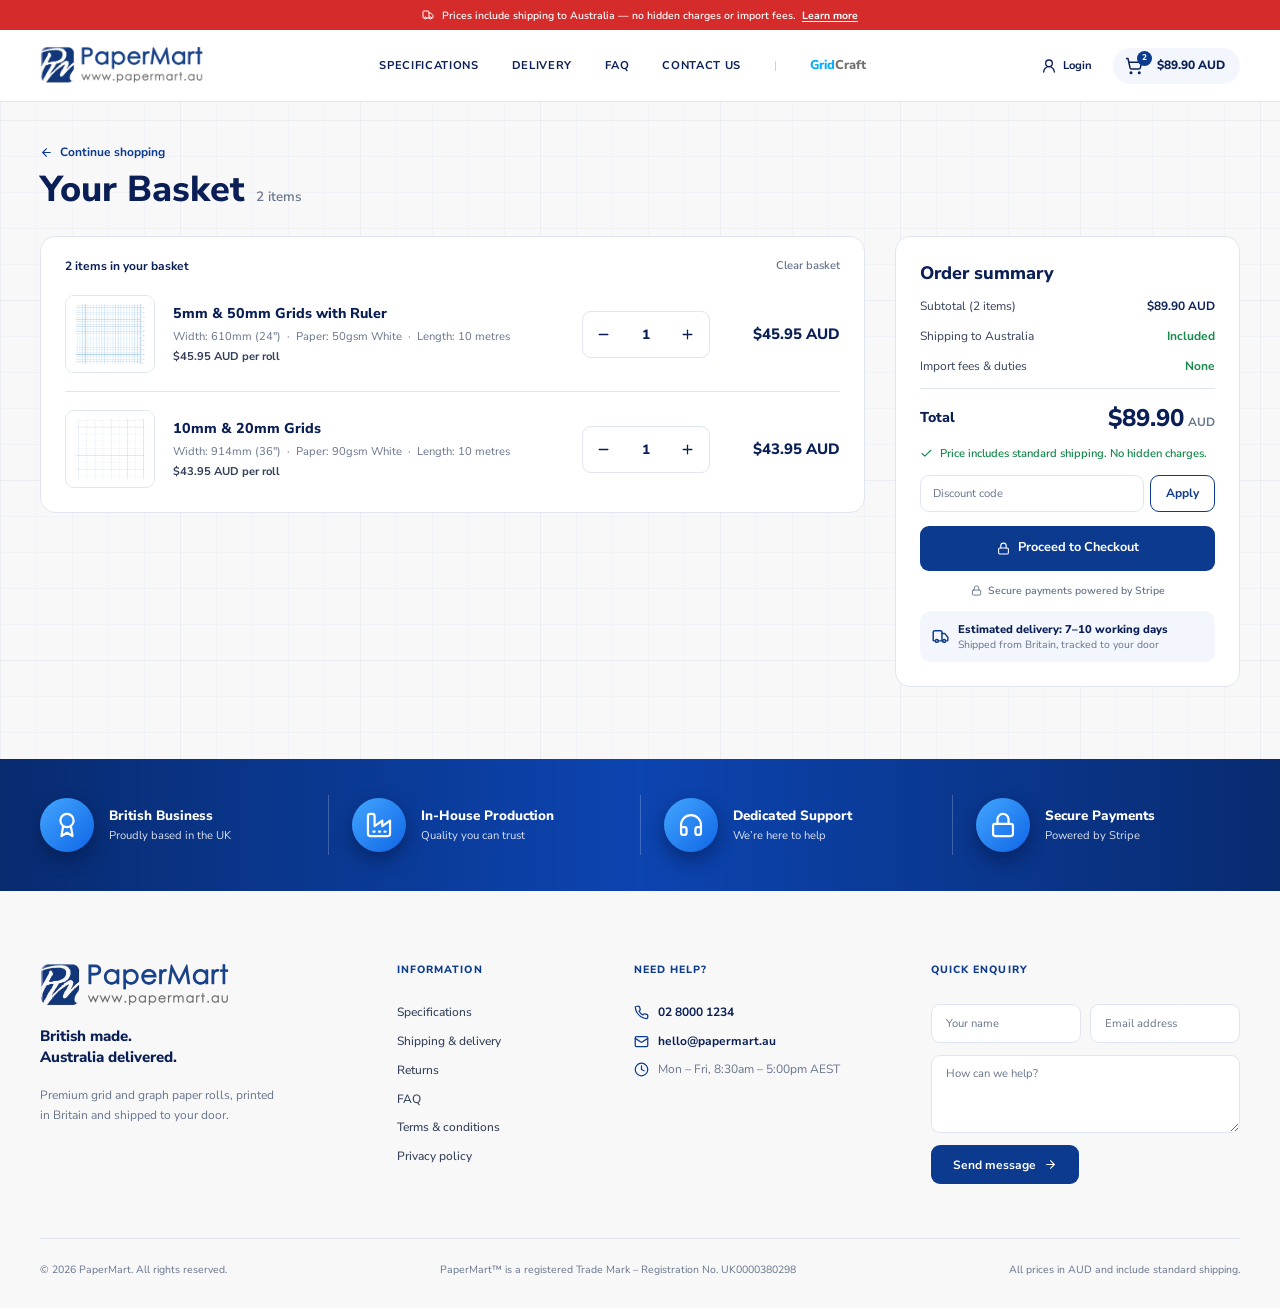
==== commit 9f078b68: "added small client fixes" ====
--- a/cart.html
+++ b/cart.html
@@ -11,7 +11,6 @@
 
   <link rel="stylesheet" href="css/normalize.css">
   <link rel="stylesheet" href="css/vendor/swiper-bundle.min.css">
-  <link rel="stylesheet" href="css/vendor/aos.css">
   <link rel="stylesheet" href="css/vendor/lenis.css">
   <link rel="stylesheet" href="css/style.css">
   <link rel="stylesheet" href="css/media.css">
@@ -24,7 +23,6 @@
       <span class="icon icon--truck info-bar__icon" aria-hidden="true"></span>
       <p class="info-bar__text">Prices include shipping to Australia — no hidden charges or import fees.</p>
       <a class="info-bar__link" href="delivery.html">Learn more</a>
-      <button class="info-bar__close" type="button" aria-label="Close announcement" data-info-bar-close><span class="icon icon--close" aria-hidden="true"></span></button>
     </div>
   </div>
 
@@ -37,11 +35,12 @@
 
       <nav class="nav" id="site-nav" aria-label="Main navigation" data-nav>
         <ul class="nav__list">
-          <li><a class="nav__link" href="gridcraft.html">GridCraft</a></li>
           <li><a class="nav__link" href="specifications.html">Specifications</a></li>
           <li><a class="nav__link" href="delivery.html">Delivery</a></li>
           <li><a class="nav__link" href="faq.html">FAQ</a></li>
           <li><a class="nav__link" href="contact.html">Contact us</a></li>
+          <li class="nav__sep" aria-hidden="true">|</li>
+          <li><a class="nav__link nav__link--gridcraft" href="gridcraft.html"><span><span class="nav__gridcraft-grid">Grid</span>Craft</span></a></li>
         </ul>
         <div class="nav__extra">
           <div class="nav__account">
@@ -283,7 +282,6 @@
   </footer>
 
   <script src="js/vendor/swiper-bundle.min.js" defer></script>
-  <script src="js/vendor/aos.js" defer></script>
   <script src="js/vendor/lenis.min.js" defer></script>
   <script src="js/main.js" defer></script>
 </body>
--- a/css/style.css
+++ b/css/style.css
@@ -29,6 +29,9 @@
   --c-dot: #c9d3e3;
   --c-accent: #5fb0ff;
   --c-bright: #1e7bff;
+  --c-announcement: #d62b2b;
+  --c-gridcraft-blue: #00affe; /* GridCraft wordmark (hero slide): "Grid" */
+  --c-gridcraft-grey: #737172; /* "Craft" */
 
   --font: "Nunito Sans", system-ui, sans-serif;
   --container: 1600px;
@@ -184,32 +187,14 @@
 .link-arrow:hover .icon { transform: translateX(3px); }
 
 /* =========================================================
-   INFO BAR (above the header, dismissible)
+   ANNOUNCEMENT BAR (above the header; hidden by main.js when it has no text)
    ========================================================= */
-.info-bar { overflow: hidden; background: var(--c-navy); color: var(--c-white); transition: height .35s var(--ease); }
+.info-bar { background: var(--c-announcement); color: var(--c-white); }
 .info-bar__inner { position: relative; display: flex; align-items: center; justify-content: center; gap: 10px; height: 40px; }
 .info-bar__icon { --icon-size: 16px; }
 .info-bar__text { font-size: 14px; font-weight: 600; line-height: 20px; }
-.info-bar__link { font-size: 14px; font-weight: 700; line-height: 20px; color: var(--c-accent); text-decoration: underline; text-underline-offset: 2px; transition: color .3s var(--ease); }
-.info-bar__link:hover { color: var(--c-white); }
-.info-bar__close {
-  position: absolute;
-  top: 50%;
-  right: -8px; /* icon edge lines up with the container edge */
-  display: grid;
-  place-items: center;
-  width: 32px;
-  height: 32px;
-  padding: 0;
-  border: 0;
-  border-radius: 50%;
-  background: none;
-  color: rgba(255, 255, 255, .7);
-  transform: translateY(-50%);
-  transition: color .3s var(--ease), background-color .3s var(--ease);
-}
-.info-bar__close .icon { --icon-size: 16px; }
-.info-bar__close:hover { color: var(--c-white); background: rgba(255, 255, 255, .1); }
+.info-bar__link { font-size: 14px; font-weight: 700; line-height: 20px; color: var(--c-white); text-decoration: underline; text-underline-offset: 2px; transition: opacity .3s var(--ease); }
+.info-bar__link:hover { opacity: .8; }
 
 /* =========================================================
    HEADER
@@ -257,6 +242,13 @@
 }
 .nav__link:hover, .nav__link[aria-current="page"] { color: var(--c-primary); }
 .nav__link:hover::after, .nav__link[aria-current="page"]::after { transform: translateX(-50%) scaleX(1); }
+/* GridCraft: a separate product line, set apart by a divider and its two-tone wordmark colours */
+.nav__sep { font-size: 15px; font-weight: 400; line-height: 20px; color: var(--c-checkbox); user-select: none; }
+.nav__link--gridcraft,
+.nav__link--gridcraft:hover,
+.nav__link--gridcraft[aria-current="page"] { font-size: 17px; font-weight: 800; letter-spacing: 0; text-transform: none; color: var(--c-gridcraft-grey); }
+.nav__link--gridcraft::after { background: var(--c-gridcraft-blue); }
+.nav__gridcraft-grid { color: var(--c-gridcraft-blue); }
 
 .header__actions { display: flex; align-items: center; gap: 28px; }
 .header__login {
@@ -733,11 +725,10 @@
 }
 .product-card:hover { border-color: #b9c8e2; transform: translateY(-2px); }
 /* keep the hover lift once AOS has animated the card in (AOS sets its own transform) */
-.product-grid .product-card[data-aos].aos-animate:hover { transform: translateY(-2px); }
 .product-card[hidden] { display: none; }
 /* Cards revealed by "View more products" (delay set per card in main.js) */
 .product-card.is-revealed { animation: card-reveal .6s cubic-bezier(.22, .61, .36, 1) backwards; }
-@keyframes card-reveal { from { opacity: 0; transform: translateY(28px); } to { opacity: 1; transform: none; } }
+@keyframes card-reveal { from { opacity: 0; } to { opacity: 1; } }
 @media (prefers-reduced-motion: reduce) { .product-card.is-revealed { animation: none; } }
 
 .product-card__media {
@@ -1218,8 +1209,8 @@
 
 /* ---------- Hero banner ---------- */
 .faq-hero { --hero-overlay: linear-gradient(90deg, #072a6b 0%, var(--c-primary) 44%, rgba(11, 58, 143, 0) 62%); }
-.faq-hero__banner { height: 420px; background: var(--c-primary); }
-.faq-hero__image { left: auto; width: 900px; }
+.faq-hero__banner { background: var(--c-primary); } /* same height as every other page banner */
+.faq-hero__image { left: auto; width: 900px; -webkit-mask-image: linear-gradient(90deg, transparent, #000 30%); mask-image: linear-gradient(90deg, transparent, #000 30%); } /* soft left edge into the blue */
 .faq-hero__title { font-size: 60px; font-weight: 800; line-height: 68px; letter-spacing: -.015em; }
 .faq-hero__text { margin-top: 16px; font-size: 21px; font-weight: 600; line-height: 32px; color: rgba(255, 255, 255, .9); }
 
--- a/css/media.css
+++ b/css/media.css
@@ -47,8 +47,6 @@
   .info-bar__text,
   .info-bar__link { font-size: 10.5px; line-height: 15px; }
   .info-bar__link { text-underline-offset: 1.5px; }
-  .info-bar__close { right: -6px; width: 24px; height: 24px; }
-  .info-bar__close .icon { --icon-size: 12px; }
 
   /* ---------- Header ---------- */
   .header__logo img { width: 164.25px; height: 39px; }
@@ -56,6 +54,10 @@
   .nav__list { gap: 33px; }
   .nav__link { padding-bottom: 8.25px; margin-bottom: -8.25px; font-size: 11.25px; line-height: 15px; }
   .nav__link::after { width: 18px; height: 2.25px; border-radius: 1.5px; }
+  .nav__sep { font-size: 11.25px; line-height: 15px; }
+  .nav__link--gridcraft,
+  .nav__link--gridcraft:hover,
+  .nav__link--gridcraft[aria-current="page"] { font-size: 12.75px; }
 
   .header__actions { gap: 21px; }
   .header__login { gap: 6px; font-size: 11.25px; line-height: 15px; }
@@ -350,7 +352,6 @@
      FAQ PAGE
      ========================================================= */
   /* Hero banner */
-  .faq-hero__banner { height: 315px; }
   .faq-hero__image { width: 675px; }
   .faq-hero__title { font-size: 45px; line-height: 51px; }
   .faq-hero__text { margin-top: 12px; font-size: 15.75px; line-height: 24px; }
@@ -729,10 +730,6 @@
   :root { --header-h: 80px; }
   .container { padding-inline: 32px; }
 
-  /* ---------- Info bar ---------- */
-  .info-bar__inner { padding-right: 48px; }
-  .info-bar__close { right: 24px; }
-
   /* ---------- Header + collapsible menu ---------- */
   .header__inner { position: relative; }
   .header__logo img { width: 168px; height: 40px; }
@@ -787,6 +784,10 @@
     -webkit-mask: url("../assets/icons/chevron-right.svg") center / contain no-repeat;
             mask: url("../assets/icons/chevron-right.svg") center / contain no-repeat;
   }
+  .nav__sep { display: none; }
+  .nav__link--gridcraft,
+  .nav__link--gridcraft:hover,
+  .nav__link--gridcraft[aria-current="page"] { font-size: 18px; }
   .nav__extra { display: block; max-width: 520px; margin-top: 24px; }
   .nav__account { display: flex; gap: 12px; }
   .nav__login {
@@ -1274,12 +1275,11 @@
   .container { padding-inline: 16px; }
 
   /* ---------- Info bar: text wraps, link inline ---------- */
-  .info-bar__inner { display: block; height: auto; padding: 10px 44px 10px 40px; font-size: 13px; line-height: 18px; }
+  .info-bar__inner { display: block; height: auto; padding: 10px 16px 10px 40px; font-size: 13px; line-height: 18px; }
   .info-bar__icon { position: absolute; left: 16px; top: 50%; transform: translateY(-50%); }
   .info-bar__text,
   .info-bar__link { display: inline; font-size: 13px; line-height: 18px; }
   .info-bar__link { margin-left: 4px; }
-  .info-bar__close { right: 8px; }
 
   /* ---------- Header ---------- */
   .header__logo img { width: 135px; height: 32px; }
@@ -1446,7 +1446,7 @@
     padding: 28px 20px 204px;
     --hero-overlay: linear-gradient(180deg, var(--c-primary) calc(100% - 180px), rgba(11, 58, 143, 0) calc(100% - 99px));
   }
-  .faq-hero__image { inset: auto 0 0 0; width: 100%; height: 180px; object-position: 50% 60%; }
+  .faq-hero__image { inset: auto 0 0 0; width: 100%; height: 180px; object-position: 50% 60%; -webkit-mask-image: none; mask-image: none; }
   .faq-hero__title { font-size: 30px; line-height: 34px; }
   .faq-hero__text { max-width: none; margin-top: 16px; font-size: 16px; line-height: 24px; }
 
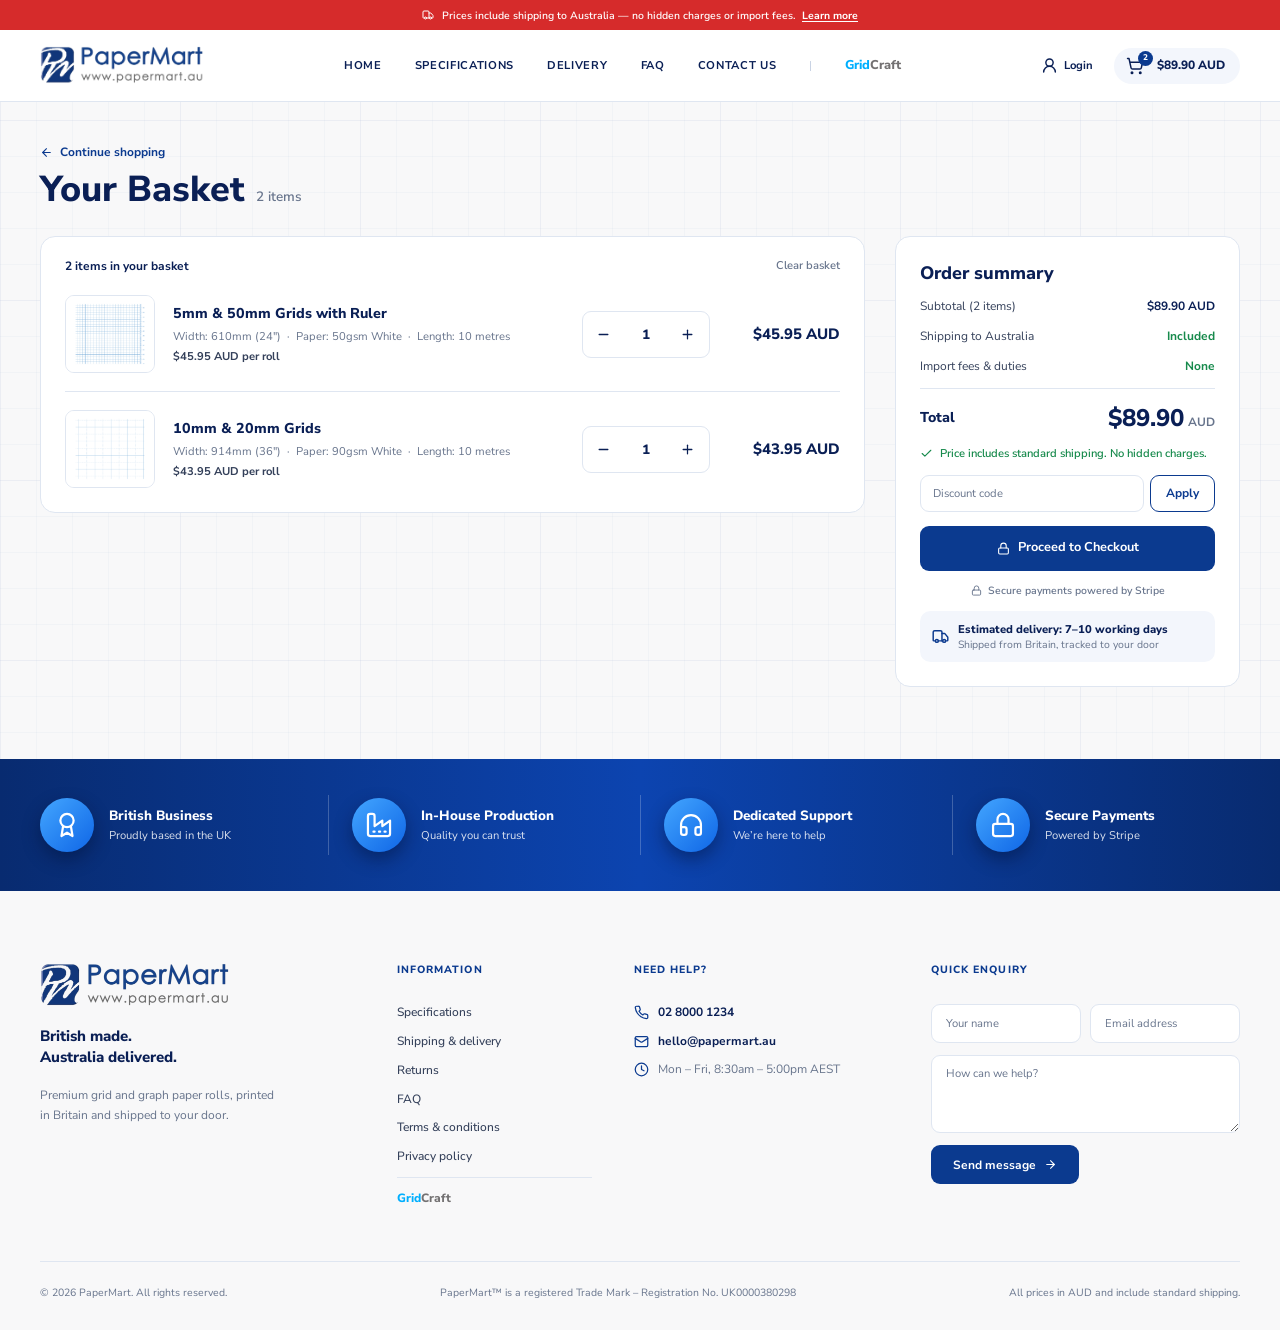
==== commit ab489de0: "added small fixes" ====
--- a/cart.html
+++ b/cart.html
@@ -35,6 +35,7 @@
 
       <nav class="nav" id="site-nav" aria-label="Main navigation" data-nav>
         <ul class="nav__list">
+          <li class="nav__home"><a class="nav__link" href="index.html">Home</a></li>
           <li><a class="nav__link" href="specifications.html">Specifications</a></li>
           <li><a class="nav__link" href="delivery.html">Delivery</a></li>
           <li><a class="nav__link" href="faq.html">FAQ</a></li>
@@ -234,6 +235,7 @@
             <li><a href="faq.html">FAQ</a></li>
             <li><a href="terms.html">Terms &amp; conditions</a></li>
             <li><a href="privacy.html">Privacy policy</a></li>
+            <li class="footer__links-gridcraft"><a class="footer__gridcraft" href="gridcraft.html"><span class="nav__gridcraft-grid">Grid</span>Craft</a></li>
           </ul>
         </nav>
 
--- a/css/style.css
+++ b/css/style.css
@@ -249,6 +249,7 @@
 .nav__link--gridcraft[aria-current="page"] { font-size: 17px; font-weight: 800; letter-spacing: 0; text-transform: none; color: var(--c-gridcraft-grey); }
 .nav__link--gridcraft::after { background: var(--c-gridcraft-blue); }
 .nav__gridcraft-grid { color: var(--c-gridcraft-blue); }
+.nav__home[hidden] { display: none; } /* "Home" is hidden on the homepage itself */
 
 .header__actions { display: flex; align-items: center; gap: 28px; }
 .header__login {
@@ -804,6 +805,10 @@
 .footer__links { display: flex; flex-direction: column; gap: 16px; }
 .footer__links a { font-size: 16px; font-weight: 500; line-height: 22px; color: var(--c-text); transition: color .3s var(--ease); }
 .footer__links a:hover { color: var(--c-primary); }
+/* GridCraft: separate product line, set off by a divider, in its wordmark colours */
+.footer__links-gridcraft { padding-top: 16px; border-top: 1px solid var(--c-border); }
+.footer__links .footer__gridcraft { font-weight: 800; color: var(--c-gridcraft-grey); transition: opacity .3s var(--ease); }
+.footer__links .footer__gridcraft:hover { color: var(--c-gridcraft-grey); opacity: .8; }
 
 .footer__contacts { display: flex; flex-direction: column; gap: 16px; }
 .footer__contacts li { display: flex; align-items: center; gap: 12px; font-size: 16px; line-height: 22px; }
--- a/css/media.css
+++ b/css/media.css
@@ -221,6 +221,7 @@
   .footer__col--help { flex-basis: 255px; }
   .footer__heading { font-size: 10.5px; line-height: 14.25px; }
   .footer__links { gap: 12px; }
+  .footer__links-gridcraft { padding-top: 12px; }
   .footer__links a { font-size: 12px; line-height: 16.5px; }
 
   .footer__contacts { gap: 12px; }
